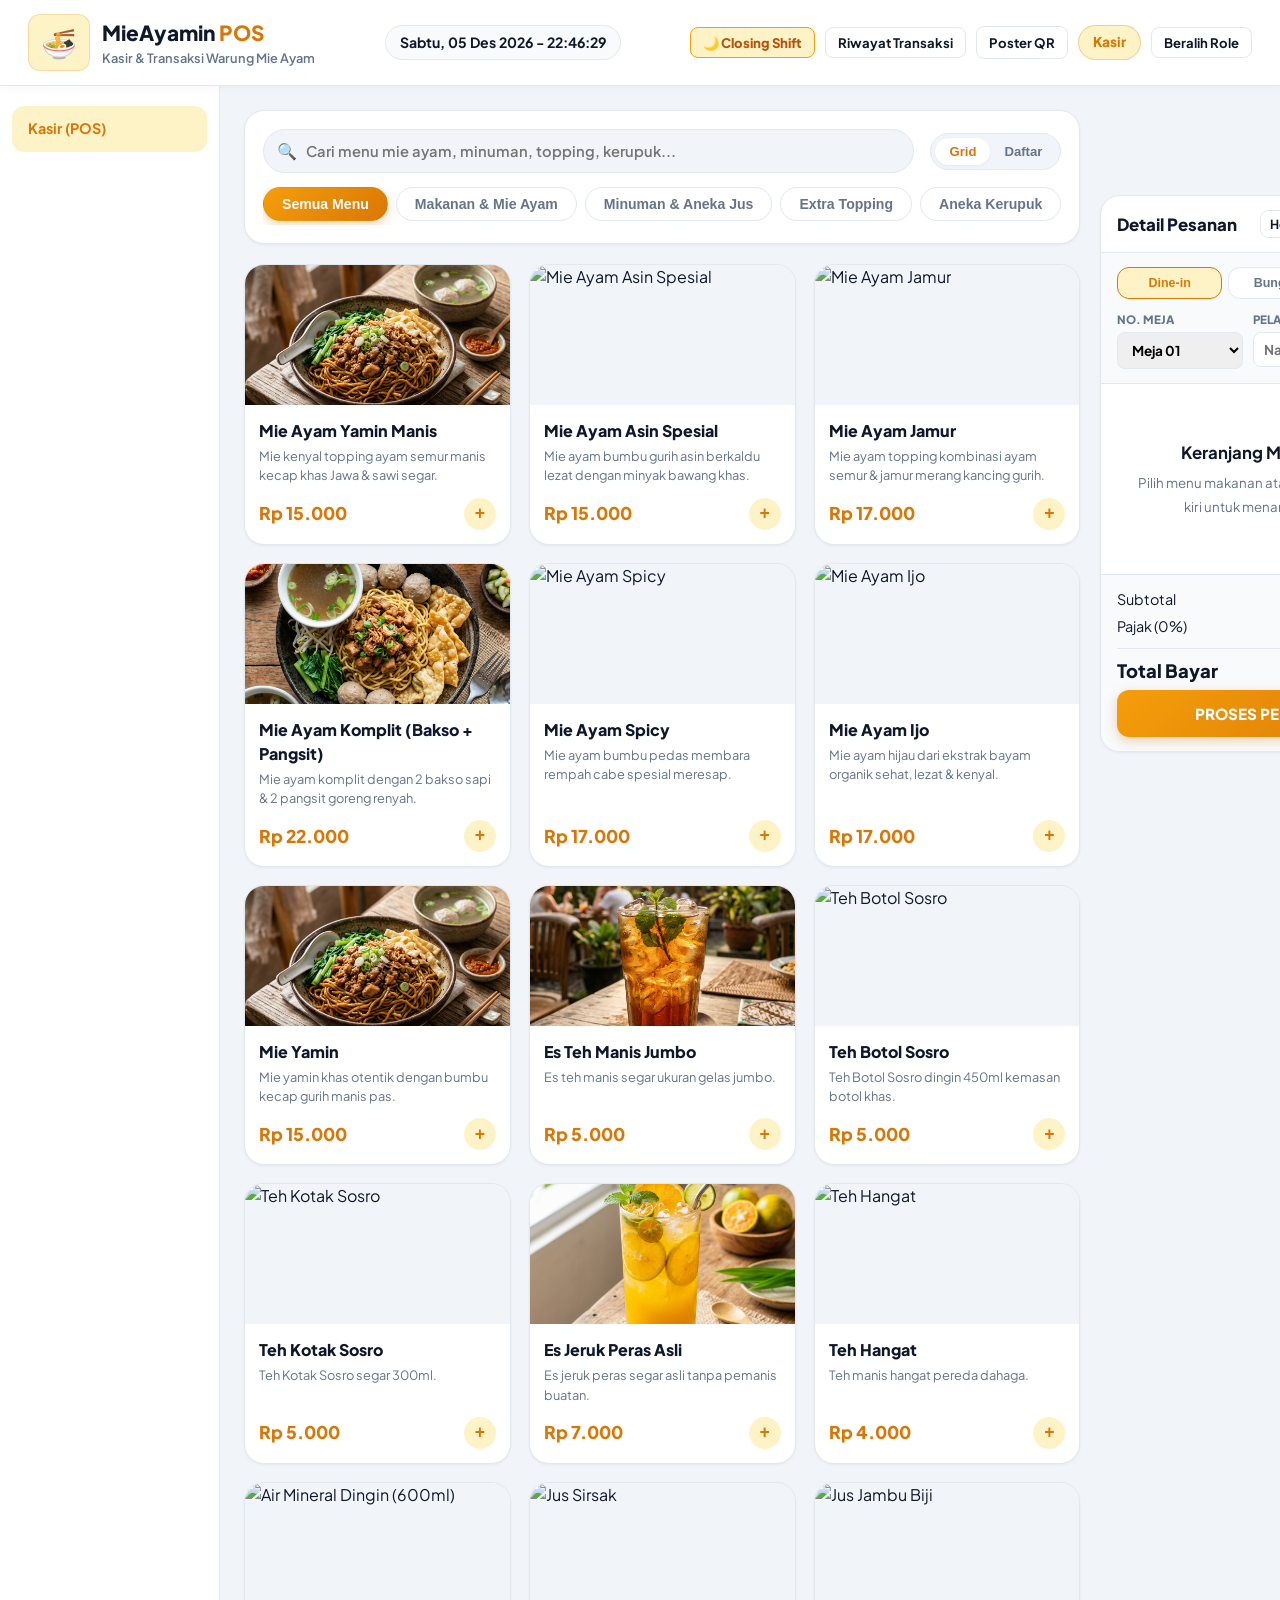
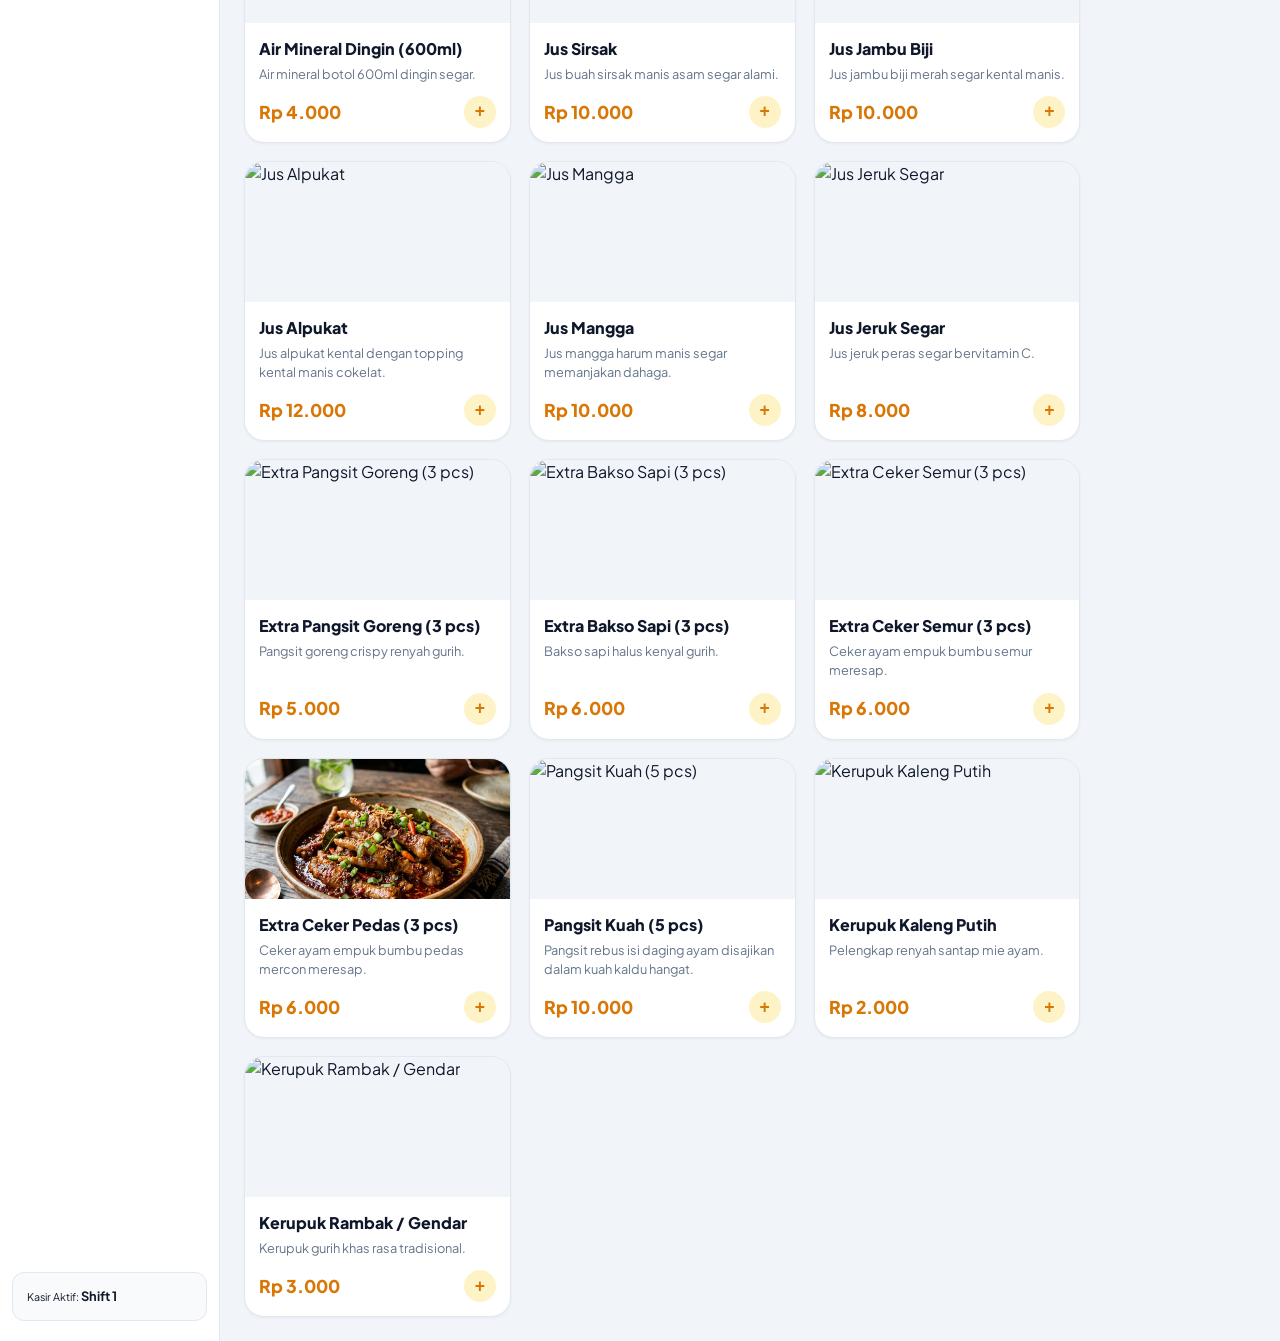
==== index.html @ b16f7493 "feat: add Auto-Rollover on date change and Closing Shift Z-Report feature" ====
<!DOCTYPE html>
<html lang="id">
<head>
  <meta charset="UTF-8">
  <meta name="viewport" content="width=device-width, initial-scale=1.0">
  <title>MieAyamin POS - Mode Kasir (Point of Sale)</title>
  <!-- PWA & iOS Meta Tags -->
  <link rel="manifest" href="manifest.json">
  <meta name="theme-color" content="#d97706">
  <meta name="apple-mobile-web-app-capable" content="yes">
  <meta name="apple-mobile-web-app-status-bar-style" content="black-translucent">
  <meta name="apple-mobile-web-app-title" content="MieAyamin POS">
  <link rel="apple-touch-icon" href="images/icon.svg">
  <!-- Google Fonts: Plus Jakarta Sans -->
  <link rel="preconnect" href="https://fonts.googleapis.com">
  <link rel="preconnect" href="https://fonts.gstatic.com" crossorigin>
  <link href="https://fonts.googleapis.com/css2?family=Plus+Jakarta+Sans:wght@400;500;600;700;800&display=swap" rel="stylesheet">
  <link rel="stylesheet" href="css/styles.css">
</head>
<body>

  <!-- Top Bar / Header Kasir -->
  <header class="app-header">
    <div class="header-brand">
      <div class="brand-icon">🍜</div>
      <div class="brand-info">
        <h1>MieAyamin <span>POS</span></h1>
        <p class="brand-tagline">Kasir & Transaksi Warung Mie Ayam</p>
      </div>
    </div>

    <div class="header-center">
      <div class="live-clock" id="liveClock"></div>
    </div>

    <div class="header-actions">
      <button class="btn btn-secondary btn-sm" id="btnClosingShift" title="Lakukan Closing Shift Harian & Setoran Kasir" style="background:#fef3c7; color:#b45309; border-color:#f59e0b; font-weight:800;">
        <span>🌙 Closing Shift</span>
      </button>
      <button class="btn btn-secondary btn-sm" id="btnKasirHistory" title="Lihat Riwayat & Cetak Ulang Struk Transaksi">
        <span>Riwayat Transaksi</span>
      </button>
      <a href="poster_qr.html" target="_blank" class="btn btn-secondary btn-sm" title="Cetak Poster QR Ulasan untuk Meja">
        <span>Poster QR</span>
      </a>
      <div class="role-badge" title="Mode Kasir Aktif">
        <span class="role-name">Kasir</span>
      </div>
      <button class="btn btn-secondary btn-sm" id="btnSwitchRoleModalTrigger" title="Beralih Role (Kasir / Dapur / Owner)">
        <span>Beralih Role</span>
      </button>
    </div>
  </header>

  <!-- Main Kasir Layout -->
  <div class="app-container">
    <!-- Sidebar Kasir Nav -->
    <nav class="app-sidebar">
      <ul class="nav-menu">
        <li class="nav-item active">
          <span class="nav-label">Kasir (POS)</span>
        </li>
      </ul>

      <div class="sidebar-footer">
        <div class="shift-info">
          <small>Kasir Aktif:</small>
          <strong id="cashierShiftName">Shift 1</strong>
        </div>
      </div>
    </nav>

    <!-- Main Content Area: POS -->
    <main class="app-content">
      <section class="tab-page active">
        <div class="pos-layout">
          <!-- Left Column: Menu Catalog -->
          <div class="pos-catalog-column">
            <!-- Search & Filters -->
            <div class="catalog-header-bar">
              <div class="catalog-header-top">
                <div class="search-box">
                  <input type="text" id="searchInput" placeholder="Cari menu mie ayam, minuman, topping, kerupuk...">
                </div>
                <div class="view-toggle-btns">
                  <button class="btn-view-toggle active" id="btnViewGrid" title="Tampilan Card Grid">Grid</button>
                  <button class="btn-view-toggle" id="btnViewList" title="Tampilan Daftar Ringkas">Daftar</button>
                </div>
              </div>

              <!-- Klasifikasi Kategori Menu -->
              <div class="category-tabs" id="categoryTabs">
                <button class="cat-tab active" data-cat="all">Semua Menu</button>
                <button class="cat-tab" data-cat="mie">Makanan & Mie Ayam</button>
                <button class="cat-tab" data-cat="minuman">Minuman & Aneka Jus</button>
                <button class="cat-tab" data-cat="topping">Extra Topping</button>
                <button class="cat-tab" data-cat="kerupuk">Aneka Kerupuk</button>
              </div>
            </div>

            <!-- Menu Cards Grid -->
            <div class="menu-grid" id="menuGrid">
              <!-- Rendered via JS -->
            </div>
          </div>

          <!-- Right Column: Cart Panel -->
          <div class="pos-cart-column">
            <div class="cart-card">
              <div class="cart-header">
                <h3>Detail Pesanan</h3>
                <div style="display:flex; gap:6px;">
                  <button class="btn btn-secondary btn-sm" id="btnHoldOrder" title="Simpan pesanan sementara (Hold)">Hold</button>
                  <button class="btn btn-secondary btn-sm" id="btnViewDrafts" title="Lihat pesanan yang disimpan">Draft (<span id="draftCountBadge">0</span>)</button>
                  <button class="btn-reset-cart" id="btnResetCart" title="Kosongkan Keranjang">Reset</button>
                </div>
              </div>

              <!-- Order Info Inputs -->
              <div class="order-meta-box">
                <div class="order-type-selector">
                  <button class="btn-order-type active" data-type="dinein">Dine-in</button>
                  <button class="btn-order-type" data-type="takeaway">Bungkus</button>
                  <button class="btn-order-type" data-type="ojol">Ojol</button>
                </div>
                <div class="meta-row">
                  <div class="meta-group">
                    <label>NO. MEJA</label>
                    <select id="tableSelect">
                      <option value="Meja 01">Meja 01</option>
                      <option value="Meja 02">Meja 02</option>
                      <option value="Meja 03">Meja 03</option>
                      <option value="Meja 04">Meja 04</option>
                      <option value="Meja 05">Meja 05</option>
                      <option value="Meja 06">Meja 06</option>
                      <option value="Bawa Pulang">Bawa Pulang</option>
                    </select>
                  </div>
                  <div class="meta-group flex-2">
                    <label>PELANGGAN</label>
                    <input type="text" id="customerNameInput" placeholder="Nama Pelanggan (opsional)">
                  </div>
                </div>
              </div>

              <!-- Cart Item List -->
              <div class="cart-items-wrapper" id="cartItemsList">
                <!-- Rendered via JS -->
              </div>

              <!-- Cart Summary & Checkout Action -->
              <div class="cart-footer">
                <div class="summary-line">
                  <span>Subtotal</span>
                  <strong id="cartSubtotal">Rp 0</strong>
                </div>
                <div class="summary-line text-muted">
                  <span>Pajak (0%)</span>
                  <strong id="cartTax">Rp 0</strong>
                </div>
                <div class="summary-line total-line">
                  <span>Total Bayar</span>
                  <strong id="cartTotal" class="text-primary">Rp 0</strong>
                </div>
                <button class="btn btn-primary btn-block btn-lg" id="btnCheckout" disabled>
                  <span>PROSES PEMBAYARAN</span>
                </button>
              </div>
            </div>
          </div>
        </div>
      </section>
    </main>
  </div>

  <!-- MODAL: RIWAYAT TRANSAKSI KASIR -->
  <div class="modal-overlay" id="kasirHistoryModal">
    <div class="modal-card" style="max-width: 650px;">
      <div class="modal-header">
        <h3>Riwayat Transaksi Kasir</h3>
        <button class="btn-close" id="btnCloseKasirHistory">&times;</button>
      </div>
      <div class="modal-body">
        <div style="margin-bottom:12px;">
          <input type="text" id="searchKasirTxInput" placeholder="Cari ID Transaksi / Nama Pelanggan / No. Meja..." style="width:100%; padding:10px; border-radius:10px; border:1px solid var(--border-color); font-size:0.88rem;">
        </div>
        <div id="kasirHistoryList" style="display:flex; flex-direction:column; gap:10px; max-height:400px; overflow-y:auto;">
          <!-- Rendered via JS -->
        </div>
      </div>
      <div class="modal-footer">
        <button class="btn btn-secondary" id="btnCloseKasirHistoryFooter">Tutup</button>
      </div>
    </div>
  </div>

  <!-- MODAL: SWITCH ROLE SELECTOR -->
  <div class="modal-overlay" id="switchRoleModal">
    <div class="modal-card modal-sm">
      <div class="modal-header">
        <h3>Beralih Role Pengguna</h3>
        <button class="btn-close" id="btnCloseSwitchRole">&times;</button>
      </div>
      <div class="modal-body" style="display:flex; flex-direction:column; gap:12px;">
        <a href="kasir.html" class="btn btn-secondary btn-lg" style="justify-content:flex-start;">
          <div style="text-align:left;">
            <strong>Mode Kasir (POS)</strong>
            <small style="display:block; color:var(--text-muted);">Pencatatan pesanan & transaksi kasir</small>
          </div>
        </a>
        <a href="dapur.html" class="btn btn-secondary btn-lg" style="justify-content:flex-start;">
          <div style="text-align:left;">
            <strong>Mode Dapur (KDS)</strong>
            <small style="display:block; color:var(--text-muted);">Layar antrean masakan real-time</small>
          </div>
        </a>
        <button class="btn btn-secondary btn-lg" id="btnSelectOwnerRole" style="justify-content:flex-start; text-align:left;">
          <div>
            <strong>Mode Owner (Admin)</strong>
            <small style="display:block; color:var(--text-muted);">Laporan omset, kelola stok & foto (PIN 9999)</small>
          </div>
        </button>
      </div>
    </div>
  </div>

  <!-- MODAL: OWNER PIN CHECK -->
  <div class="modal-overlay" id="portalPinModal">
    <div class="modal-card modal-sm">
      <div class="modal-header">
        <h3>Verifikasi PIN Owner</h3>
        <button class="btn-close" id="btnClosePortalPin">&times;</button>
      </div>
      <div class="modal-body">
        <label style="font-weight:700; font-size:0.85rem; color:var(--text-muted); display:block; margin-bottom:8px;">Masukkan PIN Keamanan Owner:</label>
        <input type="password" id="portalPinDisplay" readonly placeholder="••••" style="background:var(--bg-card-subtle); border:2px solid var(--border-color); color:var(--text-main); text-align:center; font-size:1.5rem; letter-spacing:6px; margin-bottom:14px; width:100%; border-radius:12px; padding:10px;">
        <div class="keypad-grid" style="display:grid; grid-template-columns:repeat(3, 1fr); gap:8px;">
          <button class="keypad-btn owner-pin-key" data-key="1">1</button>
          <button class="keypad-btn owner-pin-key" data-key="2">2</button>
          <button class="keypad-btn owner-pin-key" data-key="3">3</button>
          <button class="keypad-btn owner-pin-key" data-key="4">4</button>
          <button class="keypad-btn owner-pin-key" data-key="5">5</button>
          <button class="keypad-btn owner-pin-key" data-key="6">6</button>
          <button class="keypad-btn owner-pin-key" data-key="7">7</button>
          <button class="keypad-btn owner-pin-key" data-key="8">8</button>
          <button class="keypad-btn owner-pin-key" data-key="9">9</button>
          <button class="keypad-btn owner-pin-key key-danger" data-key="C" style="background:#fee2e2; color:#ef4444;">C</button>
          <button class="keypad-btn owner-pin-key" data-key="0">0</button>
          <button class="keypad-btn owner-pin-key key-success" data-key="OK" style="background:#d1fae5; color:#059669;">OK</button>
        </div>
        <small style="color:var(--text-muted); display:block; text-align:center; margin-top:10px;">PIN Default Owner: <code>9999</code></small>
      </div>
    </div>
  </div>

  <!-- MODAL: DRAFT HELD ORDERS -->
  <div class="modal-overlay" id="holdOrdersModal">
    <div class="modal-card">
      <div class="modal-header">
        <h3>Daftar Pesanan Di-Hold (Drafts)</h3>
        <button class="btn-close" id="btnCloseHoldOrders">&times;</button>
      </div>
      <div class="modal-body">
        <div id="holdOrdersList" style="display:flex; flex-direction:column; gap:10px;"></div>
      </div>
      <div class="modal-footer">
        <button class="btn btn-secondary" id="btnCancelHoldOrders">Tutup</button>
      </div>
    </div>
  </div>

  <!-- MODAL: CHECKOUT & PEMBAYARAN -->
  <div class="modal-overlay" id="checkoutModal">
    <div class="modal-card">
      <div class="modal-header">
        <h3>Pembayaran Transaksi Kasir</h3>
        <button class="btn-close" id="btnCloseCheckout">&times;</button>
      </div>
      <div class="modal-body">
        <div class="checkout-method-selector" style="display:flex; gap:10px; margin-bottom:14px;">
          <button class="btn-pay-method active" data-method="Tunai" style="flex:1;">Tunai</button>
          <button class="btn-pay-method" data-method="QRIS" style="flex:1;">QRIS</button>
          <button class="btn-pay-method" data-method="Transfer" style="flex:1;">Transfer / EDC</button>
        </div>

        <div class="checkout-summary-box" style="background:var(--bg-card-subtle); padding:12px 16px; border-radius:12px; margin-bottom:12px; border:1px solid var(--border-color);">
          <div class="checkout-detail-item"><span>Subtotal:</span><strong id="checkoutSubtotal">Rp 0</strong></div>
          <div class="checkout-detail-item"><span>Pajak (0%):</span><strong id="checkoutTax">Rp 0</strong></div>
          <div class="checkout-detail-item total-row" style="margin-top:4px; font-size:1.2rem;"><span>Total Tagihan:</span><strong id="checkoutGrandTotal" style="color:var(--primary); font-size:1.35rem;">Rp 0</strong></div>
        </div>

        <div id="cashPaymentGroup" class="form-group">
          <label style="font-weight:800; font-size:0.85rem; margin-bottom:4px; display:block; color:var(--text-muted);">PECAHAN QUICK-CASH:</label>
          <div class="quick-cash-grid" style="margin-bottom:10px;">
            <button class="btn-quick-cash" data-cash="pas">Uang Pas</button>
            <button class="btn-quick-cash" data-cash="20000">Rp 20.000</button>
            <button class="btn-quick-cash" data-cash="50000">Rp 50.000</button>
            <button class="btn-quick-cash" data-cash="100000">Rp 100.000</button>
          </div>

          <div style="display:grid; grid-template-columns: 1fr 1fr; gap:10px; margin-bottom:10px; align-items:center;">
            <div>
              <label style="font-weight:800; font-size:0.8rem; margin-bottom:4px; display:block; color:var(--text-muted);">JUMLAH DITERIMA (RP):</label>
              <input type="number" id="payGivenInput" placeholder="0" style="font-size:1.25rem; font-weight:800; width:100%; padding:8px 10px; border-radius:10px; border:2px solid var(--border-color); text-align:right;">
            </div>
            <div style="background:#d1fae5; padding:8px 12px; border-radius:10px; text-align:center; border:1px solid #10b981;">
              <span style="font-weight:700; color:#065f46; font-size:0.75rem; display:block;">UANG KEMBALIAN</span>
              <strong id="payChangeText" style="color:#047857; font-size:1.35rem;">Rp 0</strong>
            </div>
          </div>

          <div class="numpad-container" style="gap:6px;">
            <button class="keypad-btn cashier-numpad" data-num="1">1</button>
            <button class="keypad-btn cashier-numpad" data-num="2">2</button>
            <button class="keypad-btn cashier-numpad" data-num="3">3</button>
            <button class="keypad-btn cashier-numpad" data-num="4">4</button>
            <button class="keypad-btn cashier-numpad" data-num="5">5</button>
            <button class="keypad-btn cashier-numpad" data-num="6">6</button>
            <button class="keypad-btn cashier-numpad" data-num="7">7</button>
            <button class="keypad-btn cashier-numpad" data-num="8">8</button>
            <button class="keypad-btn cashier-numpad" data-num="9">9</button>
            <button class="keypad-btn cashier-numpad key-danger" data-num="C" style="background:#fee2e2; color:#ef4444;">C</button>
            <button class="keypad-btn cashier-numpad" data-num="0">0</button>
            <button class="keypad-btn cashier-numpad" data-num="00">00</button>
          </div>
        </div>
      </div>
      <div class="modal-footer">
        <button class="btn btn-secondary" id="btnCancelCheckout">Batal</button>
        <button class="btn btn-primary btn-lg" id="btnConfirmPay" style="flex:1;">Selesaikan & Bayar</button>
      </div>
    </div>
  </div>

  <!-- MODAL: STRUK THERMAL -->
  <div class="modal-overlay" id="receiptModal">
    <div class="modal-card modal-sm">
      <div class="modal-header">
        <h3>Struk Pembayaran</h3>
        <button class="btn-close" id="btnCloseReceipt">&times;</button>
      </div>
      <div class="modal-body">
        <div class="thermal-receipt" id="receiptPrintArea">
          <div style="text-align:center; margin-bottom:12px;">
            <h3 style="margin:0; font-size:1.2rem; font-weight:800;">MIEAYAMIN POS</h3>
            <small>Warung Mie Ayam & Yamin Otentik</small><br>
            <small id="receiptTxId">TRX-000</small>
          </div>
          <hr style="border-top:1px dashed #000; margin:8px 0;">
          <div style="display:flex; justify-content:space-between;">
            <span id="receiptDateTime">05 Aug 2026</span>
            <span id="receiptType">Dine-in</span>
          </div>
          <div id="receiptCustomer" style="font-weight:700; margin-bottom:6px;">Pelanggan</div>
          <hr style="border-top:1px dashed #000; margin:8px 0;">

          <div id="receiptItemsList"></div>

          <hr style="border-top:1px dashed #000; margin:8px 0;">
          <div style="display:flex; justify-content:space-between;"><span>Subtotal:</span><span id="receiptSubtotal">Rp 0</span></div>
          <div style="display:flex; justify-content:space-between;"><span>Pajak (0%):</span><span id="receiptTax">Rp 0</span></div>
          <div style="display:flex; justify-content:space-between; font-weight:800; font-size:1rem; margin-top:4px;"><span>TOTAL:</span><span id="receiptTotal">Rp 0</span></div>
          <hr style="border-top:1px dashed #000; margin:8px 0;">
          <div style="display:flex; justify-content:space-between;"><span>Metode:</span><span id="receiptPayMethod">Tunai</span></div>
          <div style="display:flex; justify-content:space-between;"><span>Diterima:</span><span id="receiptPayGiven">Rp 0</span></div>
          <div style="display:flex; justify-content:space-between;"><span>Kembali:</span><span id="receiptChange">Rp 0</span></div>
          <div style="text-align:center; margin-top:14px;">
            <small>Terima Kasih Atas Kunjungan Anda!</small>
          </div>
        </div>
      </div>
      <div class="modal-footer">
        <button class="btn btn-secondary" id="btnFinishReceipt">Selesai</button>
        <button class="btn btn-primary" id="btnPrintReceipt">Cetak Struk</button>
      </div>
    </div>
  </div>

  <!-- MODAL: DETAIL TRANSAKSI -->
  <div class="modal-overlay" id="txDetailModal">
    <div class="modal-card">
      <div class="modal-header">
        <h3>Detail Rincian Transaksi</h3>
        <button class="btn-close" id="btnCloseTxDetail">&times;</button>
      </div>
      <div class="modal-body">
        <div style="display:flex; justify-content:space-between; margin-bottom:12px; align-items:center;">
          <div>
            <h4 id="tdTxId" style="font-size:1.1rem; font-weight:800; color:var(--text-main); margin:0;">TRX-000</h4>
            <small id="tdDateTime" style="color:var(--text-muted);"></small>
          </div>
          <div style="text-align:right;">
            <span id="tdType" class="badge" style="background:var(--primary-light); color:var(--primary); padding:4px 10px; border-radius:12px; font-weight:700; font-size:0.8rem;">Dine-in</span>
            <strong id="tdCustomer" style="display:block; margin-top:4px; font-size:0.9rem;"></strong>
          </div>
        </div>
        <div id="tdItemsList" class="checkout-summary-box" style="background:var(--bg-card-subtle); padding:12px 16px; border-radius:12px; margin-bottom:12px; border:1px solid var(--border-color);"></div>
        <div class="checkout-summary-box" style="background:var(--bg-card-subtle); padding:12px 16px; border-radius:12px; border:1px solid var(--border-color);">
          <div style="display:flex; justify-content:space-between; margin-bottom:4px; font-size:0.9rem;"><span>Subtotal:</span><strong id="tdSubtotal">Rp 0</strong></div>
          <div style="display:flex; justify-content:space-between; margin-bottom:4px; font-size:0.9rem;"><span>Pajak (0%):</span><strong id="tdTax">Rp 0</strong></div>
          <div style="display:flex; justify-content:space-between; font-weight:800; font-size:1.15rem; color:var(--primary); margin-top:6px; padding-top:6px; border-top:1px solid var(--border-color);"><span>Total Tagihan:</span><strong id="tdTotal">Rp 0</strong></div>
          <hr style="margin:8px 0; border:none; border-top:1px dashed var(--border-color);">
          <div style="display:flex; justify-content:space-between; font-size:0.88rem;"><span>Metode Pembayaran:</span><strong id="tdPayMethod">Tunai</strong></div>
          <div style="display:flex; justify-content:space-between; font-size:0.88rem;"><span>Uang Diterima:</span><strong id="tdPayGiven">Rp 0</strong></div>
          <div style="display:flex; justify-content:space-between; font-size:0.88rem;"><span>Uang Kembalian:</span><strong id="tdChange" style="color:var(--success, #10b981);">Rp 0</strong></div>
        </div>
      </div>
      <div class="modal-footer">
        <button class="btn btn-secondary" id="btnFinishTxDetail">Tutup</button>
      </div>
    </div>
  </div>

  <!-- MODAL: CLOSING SHIFT KASIR (Z-REPORT) -->
  <div class="modal-overlay" id="closingShiftModal">
    <div class="modal-card">
      <div class="modal-header">
        <h3>🌙 Laporan Closing Shift Kasir</h3>
        <button class="btn-close" id="btnCloseClosingShift">&times;</button>
      </div>
      <div class="modal-body">
        <div style="background:var(--bg-card-subtle); padding:12px 16px; border-radius:12px; margin-bottom:14px; border:1px solid var(--border-color); display:flex; justify-content:space-between; align-items:center;">
          <div>
            <strong style="color:var(--text-main); display:block; font-size:0.95rem;">Ringkasan Setoran Hari Ini</strong>
            <small id="csDateText" style="color:var(--text-muted); font-weight:600;"></small>
          </div>
          <span id="csTxCountVal" style="background:var(--primary-light); color:var(--primary); font-weight:800; font-size:0.8rem; padding:4px 10px; border-radius:12px;">0 Transaksi</span>
        </div>

        <div style="display:grid; grid-template-columns:1fr 1fr; gap:10px; margin-bottom:14px;">
          <div style="background:#ffffff; border:1px solid var(--border-color); padding:12px; border-radius:12px; text-align:center;">
            <small style="color:var(--text-muted); font-weight:700; font-size:0.75rem; display:block;">TOTAL OMSET HARI INI</small>
            <strong id="csTotalOmsetVal" style="color:var(--primary); font-size:1.25rem;">Rp 0</strong>
          </div>
          <div style="background:#ffffff; border:1px solid var(--border-color); padding:12px; border-radius:12px; text-align:center;">
            <small style="color:var(--text-muted); font-weight:700; font-size:0.75rem; display:block;">TOTAL TUNAI (SISTEM)</small>
            <strong id="csTotalCashVal" style="color:#047857; font-size:1.25rem;">Rp 0</strong>
          </div>
          <div style="background:#ffffff; border:1px solid var(--border-color); padding:12px; border-radius:12px; text-align:center;">
            <small style="color:var(--text-muted); font-weight:700; font-size:0.75rem; display:block;">TOTAL QRIS</small>
            <strong id="csTotalQrisVal" style="color:#3b82f6; font-size:1.1rem;">Rp 0</strong>
          </div>
          <div style="background:#ffffff; border:1px solid var(--border-color); padding:12px; border-radius:12px; text-align:center;">
            <small style="color:var(--text-muted); font-weight:700; font-size:0.75rem; display:block;">TOTAL TRANSFER</small>
            <strong id="csTotalTransferVal" style="color:#8b5cf6; font-size:1.1rem;">Rp 0</strong>
          </div>
        </div>

        <div style="background:#fef3c7; border:1px solid #f59e0b; padding:14px; border-radius:12px;">
          <label style="font-weight:800; font-size:0.85rem; color:#b45309; display:block; margin-bottom:6px;">INPUT UANG FISIK KASIR (LACI):</label>
          <input type="number" id="csCashActualInput" placeholder="0" style="font-size:1.2rem; font-weight:800; width:100%; padding:10px; border-radius:10px; border:2px solid #d97706; text-align:right; margin-bottom:8px; background:#fff;">
          
          <div style="display:flex; justify-content:space-between; align-items:center; background:#ffffff; padding:8px 12px; border-radius:8px; border:1px solid var(--border-color);">
            <span style="font-size:0.82rem; font-weight:700; color:var(--text-muted);">Status Selisih Kasir:</span>
            <strong id="csCashDiffText" style="font-size:1rem; font-weight:800; color:#047857;">Rp 0 (Sesuai)</strong>
          </div>
        </div>
      </div>
      <div class="modal-footer" style="display:flex; gap:10px;">
        <button class="btn btn-secondary" id="btnCancelClosingShift">Batal</button>
        <button class="btn btn-primary" id="btnConfirmClosingShift" style="flex:1;">🌙 Selesaikan Closing Shift</button>
      </div>
    </div>
  </div>

  <div class="toast-container" id="toastContainer"></div>

  <script src="js/storage.js"></script>
  <script src="js/kasir.js"></script>
  <script>
    if ('serviceWorker' in navigator) {
      window.addEventListener('load', () => {
        navigator.serviceWorker.register('./sw.js').then((reg) => {
          console.log('PWA ServiceWorker registered:', reg.scope);
        }).catch((err) => {
          console.log('ServiceWorker registration failed:', err);
        });
      });
    }
  </script>
</body>
</html>
---- css/styles.css ----
/* ==========================================================================
   MieAyamin POS - Modern Standard POS Design System
   Amber Gold Accent (#d97706), Light Canvas (#f1f5f9), Category Pill Tabs,
   Grid/List View Mode, Cart Panel, Quick Cash Pills, & Touch Numpad Grid
   ========================================================================== */

:root {
  /* Design Tokens */
  --primary: #d97706;
  --primary-hover: #b45309;
  --primary-light: #fef3c7;
  --primary-gradient: linear-gradient(135deg, #f59e0b, #d97706);
  
  --bg-canvas: #f1f5f9;
  --bg-card: #ffffff;
  --bg-card-subtle: #f8fafc;
  
  --text-main: #0f172a;
  --text-muted: #64748b;
  --border-color: #e2e8f0;
  
  --success: #10b981;
  --success-light: #d1fae5;
  --danger: #ef4444;
  --danger-light: #fee2e2;
  --warning: #f59e0b;
  --info: #3b82f6;
  --info-light: #dbeafe;
  
  --radius-sm: 8px;
  --radius-md: 12px;
  --radius-lg: 20px;
  --radius-pill: 9999px;

  --shadow-sm: 0 1px 3px rgba(0, 0, 0, 0.05);
  --shadow-md: 0 4px 12px rgba(0, 0, 0, 0.08);
  --shadow-lg: 0 10px 25px rgba(0, 0, 0, 0.12);

  --font-sans: 'Plus Jakarta Sans', system-ui, -apple-system, sans-serif;
  --transition: all 0.2s cubic-bezier(0.4, 0, 0.2, 1);
}

/* Base Resets */
* {
  box-sizing: border-box;
  margin: 0;
  padding: 0;
}

body {
  font-family: var(--font-sans);
  background-color: var(--bg-canvas);
  color: var(--text-main);
  line-height: 1.5;
  min-height: 100vh;
  display: flex;
  flex-direction: column;
}

/* APP HEADER */
.app-header {
  background: #ffffff;
  padding: 14px 28px;
  display: flex;
  justify-content: space-between;
  align-items: center;
  border-bottom: 1px solid var(--border-color);
  box-shadow: 0 2px 8px rgba(0, 0, 0, 0.03);
  position: sticky;
  top: 0;
  z-index: 100;
}

.header-brand {
  display: flex;
  align-items: center;
  gap: 12px;
}

.brand-icon {
  font-size: 1.8rem;
  background: var(--primary-light);
  padding: 6px 12px;
  border-radius: var(--radius-md);
  border: 1px solid rgba(217, 119, 6, 0.2);
}

.brand-info h1 {
  font-size: 1.3rem;
  font-weight: 800;
  color: var(--text-main);
  margin: 0;
}

.brand-info h1 span { color: var(--primary); }
.brand-tagline { font-size: 0.8rem; color: var(--text-muted); font-weight: 600; }

.header-center { display: flex; align-items: center; gap: 12px; }
.live-clock {
  font-size: 0.88rem;
  font-weight: 700;
  color: var(--text-main);
  background: var(--bg-card-subtle);
  padding: 6px 14px;
  border-radius: var(--radius-pill);
  border: 1px solid var(--border-color);
}

.header-actions { display: flex; align-items: center; gap: 10px; }

.role-badge {
  display: flex;
  align-items: center;
  gap: 6px;
  background: var(--primary-light);
  color: var(--primary);
  padding: 6px 14px;
  border-radius: var(--radius-pill);
  font-weight: 800;
  font-size: 0.85rem;
  border: 1px solid rgba(217, 119, 6, 0.3);
}

/* BUTTON UTILITIES */
.btn {
  display: inline-flex;
  align-items: center;
  justify-content: center;
  gap: 8px;
  padding: 10px 18px;
  border-radius: var(--radius-md);
  font-weight: 700;
  font-size: 0.9rem;
  border: none;
  cursor: pointer;
  transition: var(--transition);
  text-decoration: none;
  font-family: var(--font-sans);
}

.btn-primary {
  background: var(--primary-gradient);
  color: #ffffff;
  box-shadow: 0 4px 12px rgba(217, 119, 6, 0.3);
}
.btn-primary:hover { transform: translateY(-1px); box-shadow: 0 6px 16px rgba(217, 119, 6, 0.4); }

.btn-secondary {
  background: #ffffff;
  color: var(--text-main);
  border: 1px solid var(--border-color);
}
.btn-secondary:hover { background: var(--bg-card-subtle); border-color: #cbd5e1; }

.btn-sm { padding: 6px 12px; font-size: 0.82rem; border-radius: var(--radius-sm); }
.btn-lg { padding: 14px 24px; font-size: 1.05rem; border-radius: var(--radius-md); }
.btn-block { width: 100%; }

/* MAIN APP CONTAINER */
.app-container {
  display: flex;
  flex: 1;
  min-height: calc(100vh - 65px);
}

/* SIDEBAR NAV */
.app-sidebar {
  width: 220px;
  background: #ffffff;
  border-right: 1px solid var(--border-color);
  padding: 20px 12px;
  display: flex;
  flex-direction: column;
  justify-content: space-between;
}

.nav-menu { list-style: none; }
.nav-item {
  display: flex;
  align-items: center;
  gap: 12px;
  padding: 12px 16px;
  border-radius: var(--radius-md);
  font-weight: 700;
  font-size: 0.9rem;
  color: var(--text-muted);
  cursor: pointer;
  transition: var(--transition);
  margin-bottom: 6px;
}
.nav-item:hover, .nav-item.active {
  background: var(--primary-light);
  color: var(--primary);
}

.sidebar-footer {
  padding: 14px;
  background: var(--bg-card-subtle);
  border-radius: var(--radius-md);
  border: 1px solid var(--border-color);
  font-size: 0.8rem;
}

/* MAIN CONTENT AREA */
.app-content {
  flex: 1;
  padding: 24px;
  overflow-y: auto;
}

.tab-page { display: none; }
.tab-page.active { display: block; }

/* POS LAYOUT (SPLIT 2 COLUMNS) */
.pos-layout {
  display: grid;
  grid-template-columns: 1fr minmax(360px, 420px);
  gap: 20px;
  align-items: start;
}

/* LEFT CATALOG COLUMN */
.pos-catalog-column {
  display: flex;
  flex-direction: column;
  gap: 20px;
}

.catalog-header-bar {
  background: #ffffff;
  padding: 18px;
  border-radius: var(--radius-lg);
  border: 1px solid var(--border-color);
  box-shadow: var(--shadow-sm);
  display: flex;
  flex-direction: column;
  gap: 14px;
}

.catalog-header-top {
  display: flex;
  justify-content: space-between;
  align-items: center;
  gap: 16px;
}

.search-box {
  flex: 1;
  position: relative;
}

.search-box input {
  width: 100%;
  padding: 12px 16px 12px 42px;
  border-radius: var(--radius-pill);
  border: 1px solid var(--border-color);
  background: var(--bg-canvas);
  font-size: 0.92rem;
  font-weight: 600;
  font-family: var(--font-sans);
  transition: var(--transition);
}

.search-box input:focus {
  outline: none;
  background: #ffffff;
  border-color: var(--primary);
  box-shadow: 0 0 0 3px rgba(217, 119, 6, 0.15);
}

.search-box::before {
  content: '🔍';
  position: absolute;
  left: 14px;
  top: 50%;
  transform: translateY(-50%);
  font-size: 1rem;
}

.view-toggle-btns {
  display: flex;
  background: var(--bg-canvas);
  padding: 4px;
  border-radius: var(--radius-pill);
  border: 1px solid var(--border-color);
}

.btn-view-toggle {
  padding: 6px 14px;
  border-radius: var(--radius-pill);
  border: none;
  background: transparent;
  font-weight: 700;
  font-size: 0.82rem;
  color: var(--text-muted);
  cursor: pointer;
  transition: var(--transition);
}

.btn-view-toggle.active {
  background: #ffffff;
  color: var(--primary);
  box-shadow: var(--shadow-sm);
}

/* CATEGORY TABS BAR */
.category-tabs {
  display: flex;
  gap: 8px;
  overflow-x: auto;
  padding-bottom: 4px;
}

.cat-tab {
  padding: 8px 18px;
  border-radius: var(--radius-pill);
  border: 1px solid var(--border-color);
  background: #ffffff;
  color: var(--text-muted);
  font-weight: 700;
  font-size: 0.88rem;
  cursor: pointer;
  white-space: nowrap;
  transition: var(--transition);
}

.cat-tab:hover { background: var(--bg-card-subtle); color: var(--text-main); }

.cat-tab.active {
  background: var(--primary-gradient);
  color: #ffffff;
  border-color: transparent;
  box-shadow: 0 4px 12px rgba(217, 119, 6, 0.3);
}

/* MENU GRID & LIST VIEW */
.menu-grid {
  display: grid;
  grid-template-columns: repeat(auto-fill, minmax(210px, 1fr));
  gap: 18px;
}

.menu-grid.list-view {
  display: flex;
  flex-direction: column;
  gap: 10px;
}

.menu-card {
  background: #ffffff;
  border-radius: var(--radius-lg);
  border: 1px solid var(--border-color);
  overflow: hidden;
  box-shadow: var(--shadow-sm);
  display: flex;
  flex-direction: column;
  transition: var(--transition);
  cursor: pointer;
}

.menu-card:hover {
  transform: translateY(-4px);
  box-shadow: var(--shadow-md);
  border-color: var(--primary);
}

.menu-img-wrapper {
  position: relative;
  width: 100%;
  height: 140px;
  background: var(--bg-canvas);
  overflow: hidden;
}

.menu-img-wrapper img {
  width: 100%;
  height: 100%;
  object-fit: cover;
}

.menu-card-body {
  padding: 14px;
  display: flex;
  flex-direction: column;
  justify-content: space-between;
  flex: 1;
}

.menu-title {
  font-size: 1rem;
  font-weight: 800;
  color: var(--text-main);
  margin-bottom: 4px;
}

.menu-desc {
  font-size: 0.8rem;
  color: var(--text-muted);
  display: -webkit-box;
  -webkit-line-clamp: 2;
  -webkit-box-orient: vertical;
  overflow: hidden;
  margin-bottom: 12px;
}

.menu-card-footer {
  display: flex;
  justify-content: space-between;
  align-items: center;
  margin-top: auto;
}

.menu-price {
  font-size: 1.1rem;
  font-weight: 800;
  color: var(--primary);
}

.btn-add-item {
  width: 32px;
  height: 32px;
  border-radius: 50%;
  background: var(--primary-light);
  color: var(--primary);
  border: none;
  font-weight: 800;
  font-size: 1.1rem;
  display: flex;
  align-items: center;
  justify-content: center;
  transition: var(--transition);
}

.menu-card:hover .btn-add-item {
  background: var(--primary);
  color: #ffffff;
}

/* LIST VIEW ITEM OVERRIDE */
.menu-grid.list-view .menu-card {
  flex-direction: row;
  height: 90px;
  align-items: center;
}

.menu-grid.list-view .menu-img-wrapper {
  width: 90px;
  height: 90px;
}

.menu-grid.list-view .menu-card-body {
  flex-direction: row;
  align-items: center;
  justify-content: space-between;
  width: 100%;
}

.menu-grid.list-view .menu-desc { display: none; }

/* RIGHT CART PANEL COLUMN */
.pos-cart-column {
  position: sticky;
  top: 85px;
}

.cart-card {
  background: #ffffff;
  border-radius: var(--radius-lg);
  border: 1px solid var(--border-color);
  box-shadow: var(--shadow-sm);
  overflow: hidden;
  display: flex;
  flex-direction: column;
}

.cart-header {
  padding: 14px 16px;
  border-bottom: 1px solid var(--border-color);
  display: flex;
  justify-content: space-between;
  align-items: center;
  gap: 8px;
}

.cart-header h3 { font-size: 1.05rem; font-weight: 800; white-space: nowrap; }
.cart-header .btn-sm { padding: 5px 9px; font-size: 0.78rem; white-space: nowrap; flex-shrink: 0; }
.btn-reset-cart { background: none; border: none; color: var(--danger); font-size: 0.82rem; font-weight: 700; cursor: pointer; white-space: nowrap; }
.btn-reset-cart:hover { text-decoration: underline; }

.order-meta-box {
  padding: 14px 16px;
  background: var(--bg-card-subtle);
  border-bottom: 1px solid var(--border-color);
}

.order-type-selector {
  display: flex;
  gap: 6px;
  margin-bottom: 12px;
}

.btn-order-type {
  flex: 1;
  padding: 8px 4px;
  border-radius: var(--radius-md);
  border: 1px solid var(--border-color);
  background: #ffffff;
  font-weight: 700;
  font-size: 0.78rem;
  color: var(--text-muted);
  cursor: pointer;
  transition: var(--transition);
  white-space: nowrap;
  text-align: center;
}

.btn-order-type.active {
  background: var(--primary-light);
  color: var(--primary);
  border-color: var(--primary);
}

.meta-row { display: flex; gap: 10px; }
.meta-group { display: flex; flex-direction: column; gap: 4px; flex: 1; }
.meta-group.flex-2 { flex: 2; }
.meta-group label { font-size: 0.72rem; font-weight: 800; color: var(--text-muted); }

.meta-group select, .meta-group input {
  padding: 8px 10px;
  border-radius: var(--radius-sm);
  border: 1px solid var(--border-color);
  font-size: 0.85rem;
  font-weight: 700;
  font-family: var(--font-sans);
}

.cart-items-wrapper {
  padding: 16px 20px;
  max-height: 320px;
  overflow-y: auto;
  display: flex;
  flex-direction: column;
  gap: 12px;
}

.cart-item-row {
  display: flex;
  justify-content: space-between;
  align-items: center;
  padding-bottom: 10px;
  border-bottom: 1px dashed var(--border-color);
}

.cart-item-info strong { font-size: 0.9rem; display: block; color: var(--text-main); }
.cart-item-info small { color: var(--text-muted); font-size: 0.78rem; }

.cart-item-controls { display: flex; align-items: center; gap: 8px; }

.btn-qty {
  width: 26px;
  height: 26px;
  border-radius: 50%;
  border: 1px solid var(--border-color);
  background: #ffffff;
  font-weight: 800;
  cursor: pointer;
  display: flex;
  align-items: center;
  justify-content: center;
}
.btn-qty:hover { background: var(--bg-canvas); }

.cart-footer {
  padding: 14px 16px;
  border-top: 1px solid var(--border-color);
  background: var(--bg-card-subtle);
}

.cart-footer .btn-block {
  width: 100%;
  padding: 14px 10px;
  font-size: 0.95rem;
  font-weight: 800;
  white-space: nowrap;
  display: flex;
  align-items: center;
  justify-content: center;
  gap: 6px;
}

.summary-line { display: flex; justify-content: space-between; margin-bottom: 6px; font-size: 0.9rem; }
.summary-line.total-line { font-size: 1.15rem; font-weight: 800; margin-top: 10px; padding-top: 8px; border-top: 1px solid var(--border-color); }
.text-primary { color: var(--primary); }

/* MODALS */
.modal-overlay {
  position: fixed;
  top: 0;
  left: 0;
  right: 0;
  bottom: 0;
  background: rgba(15, 23, 42, 0.6);
  backdrop-filter: blur(4px);
  display: none;
  align-items: center;
  justify-content: center;
  z-index: 1000;
  padding: 20px;
}

.modal-card {
  background: #ffffff;
  border-radius: var(--radius-lg);
  width: 100%;
  max-width: 500px;
  box-shadow: var(--shadow-lg);
  overflow: hidden;
  display: flex;
  flex-direction: column;
}

.modal-sm { max-width: 400px; }
.modal-header { padding: 18px 24px; border-bottom: 1px solid var(--border-color); display: flex; justify-content: space-between; align-items: center; }
.modal-header h3 { font-size: 1.15rem; font-weight: 800; }
.btn-close { background: none; border: none; font-size: 1.5rem; color: var(--text-muted); cursor: pointer; }
.modal-body { padding: 20px 24px; max-height: 75vh; overflow-y: auto; }
.modal-footer { padding: 16px 24px; background: var(--bg-card-subtle); border-top: 1px solid var(--border-color); display: flex; justify-content: flex-end; gap: 10px; }

/* QUICK CASH & NUMPAD */
.quick-cash-grid { display: grid; grid-template-columns: repeat(4, 1fr); gap: 8px; margin-bottom: 12px; }
.btn-quick-cash { background: var(--primary-light); border: 1px solid rgba(217, 119, 6, 0.3); color: var(--primary); padding: 8px; border-radius: var(--radius-sm); font-weight: 800; font-size: 0.82rem; cursor: pointer; }
.numpad-container { display: grid; grid-template-columns: repeat(3, 1fr); gap: 8px; margin-top: 10px; }
.keypad-btn { background: var(--bg-card-subtle); border: 1px solid var(--border-color); padding: 12px; border-radius: var(--radius-sm); font-size: 1.2rem; font-weight: 800; cursor: pointer; }

/* TOASTS */
.toast-container { position: fixed; bottom: 20px; right: 20px; display: flex; flex-direction: column; gap: 8px; z-index: 2000; }
.toast { background: var(--text-main); color: #ffffff; padding: 12px 18px; border-radius: var(--radius-md); font-weight: 700; font-size: 0.9rem; box-shadow: var(--shadow-md); display: flex; align-items: center; gap: 8px; }
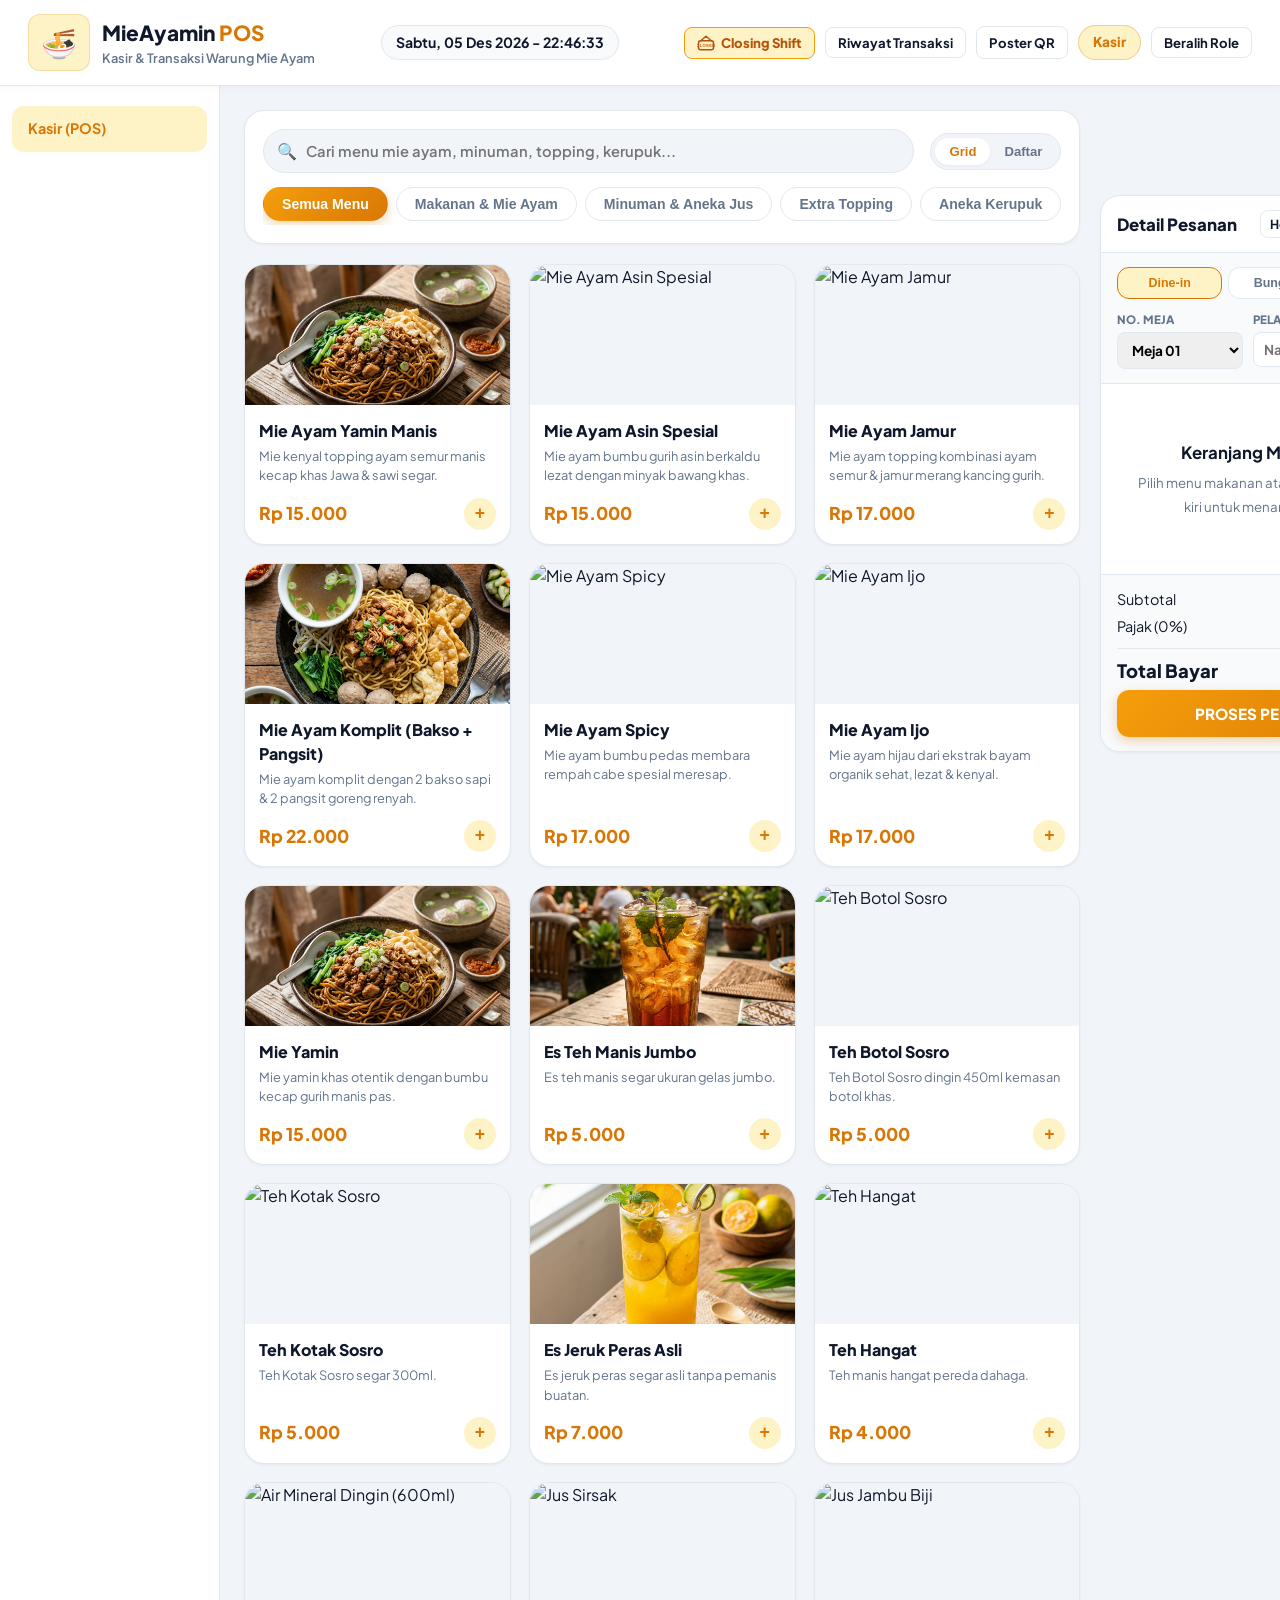
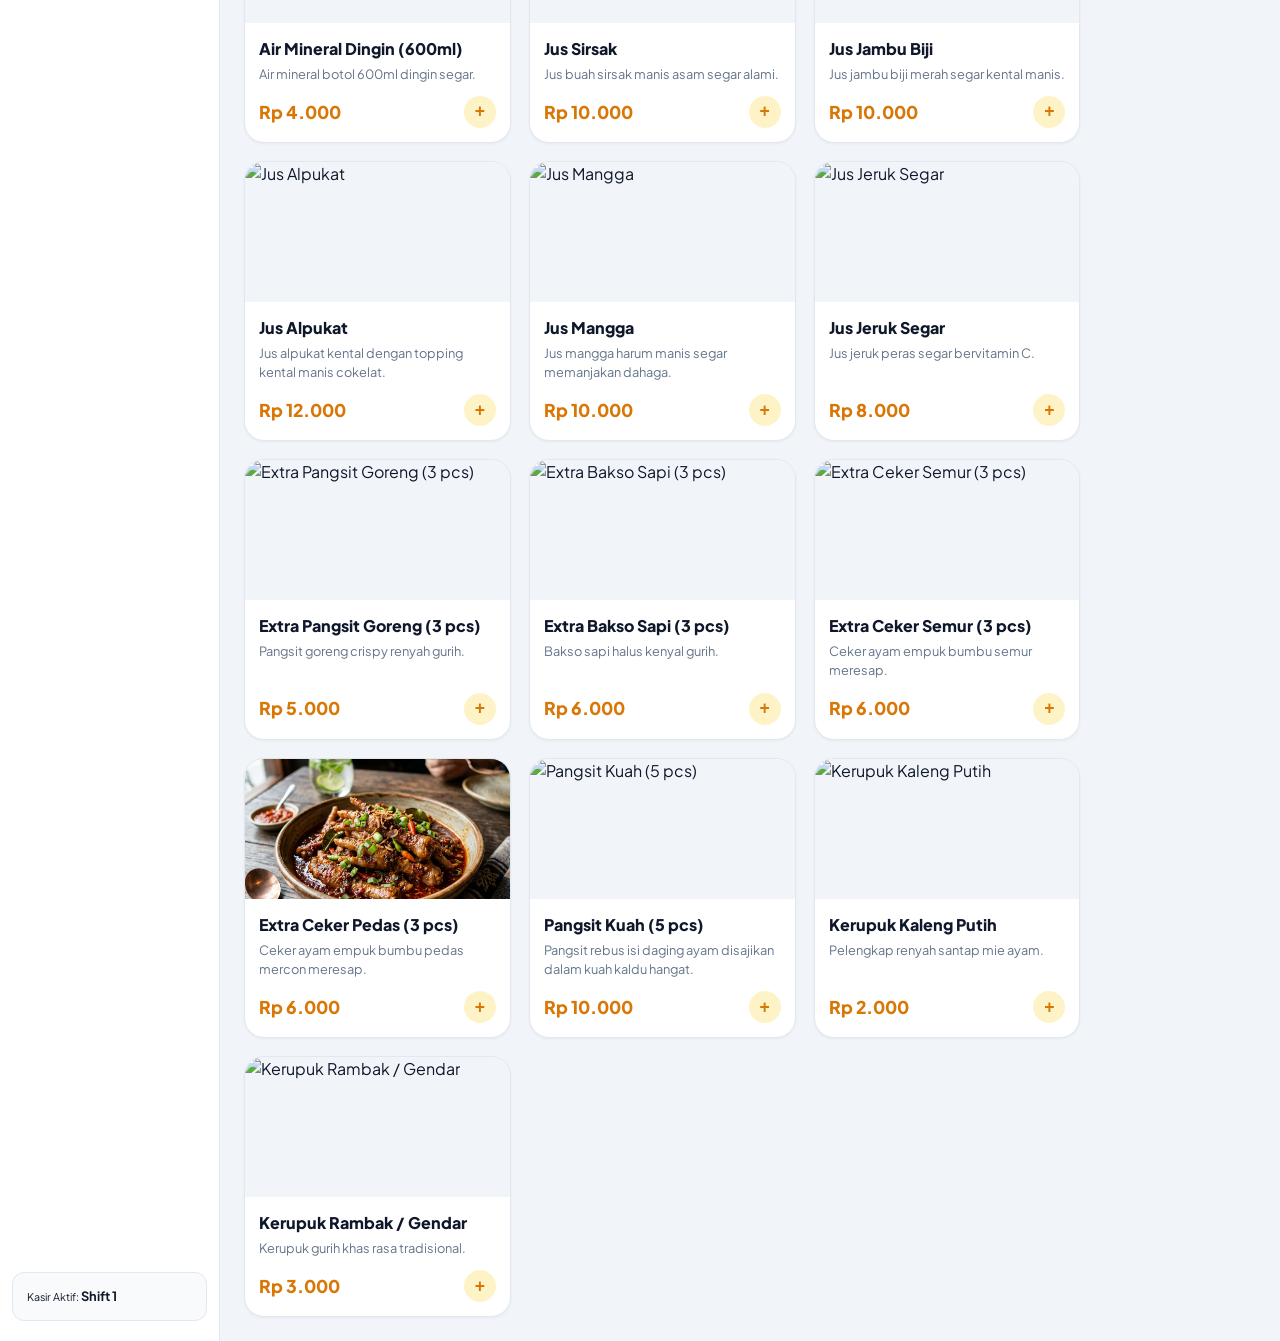
==== commit bbc78312: "feat: use hanging CLOSED signboard SVG icon for Closing Shift button" ====
--- a/index.html
+++ b/index.html
@@ -34,8 +34,13 @@
     </div>
 
     <div class="header-actions">
-      <button class="btn btn-secondary btn-sm" id="btnClosingShift" title="Lakukan Closing Shift Harian & Setoran Kasir" style="background:#fef3c7; color:#b45309; border-color:#f59e0b; font-weight:800;">
-        <span>🌙 Closing Shift</span>
+      <button class="btn btn-secondary btn-sm" id="btnClosingShift" title="Lakukan Closing Shift Harian & Setoran Kasir" style="background:#fef3c7; color:#b45309; border-color:#f59e0b; font-weight:800; display:inline-flex; align-items:center; gap:6px;">
+        <svg xmlns="http://www.w3.org/2000/svg" width="18" height="18" viewBox="0 0 24 24" fill="none" stroke="currentColor" stroke-width="2" stroke-linecap="round" stroke-linejoin="round">
+          <path d="M12 3L5 9M12 3L19 9" />
+          <rect x="2" y="9" width="20" height="12" rx="3" />
+          <text x="12" y="17" font-size="5.5" font-weight="900" font-family="sans-serif" text-anchor="middle" fill="currentColor" stroke="none" letter-spacing="0.5">CLOSED</text>
+        </svg>
+        <span>Closing Shift</span>
       </button>
       <button class="btn btn-secondary btn-sm" id="btnKasirHistory" title="Lihat Riwayat & Cetak Ulang Struk Transaksi">
         <span>Riwayat Transaksi</span>
@@ -415,7 +420,7 @@
   <div class="modal-overlay" id="closingShiftModal">
     <div class="modal-card">
       <div class="modal-header">
-        <h3>🌙 Laporan Closing Shift Kasir</h3>
+        <h3>🔒 Laporan Closing Shift Kasir</h3>
         <button class="btn-close" id="btnCloseClosingShift">&times;</button>
       </div>
       <div class="modal-body">
@@ -458,7 +463,7 @@
       </div>
       <div class="modal-footer" style="display:flex; gap:10px;">
         <button class="btn btn-secondary" id="btnCancelClosingShift">Batal</button>
-        <button class="btn btn-primary" id="btnConfirmClosingShift" style="flex:1;">🌙 Selesaikan Closing Shift</button>
+        <button class="btn btn-primary" id="btnConfirmClosingShift" style="flex:1;">🔒 Selesaikan Closing Shift</button>
       </div>
     </div>
   </div>
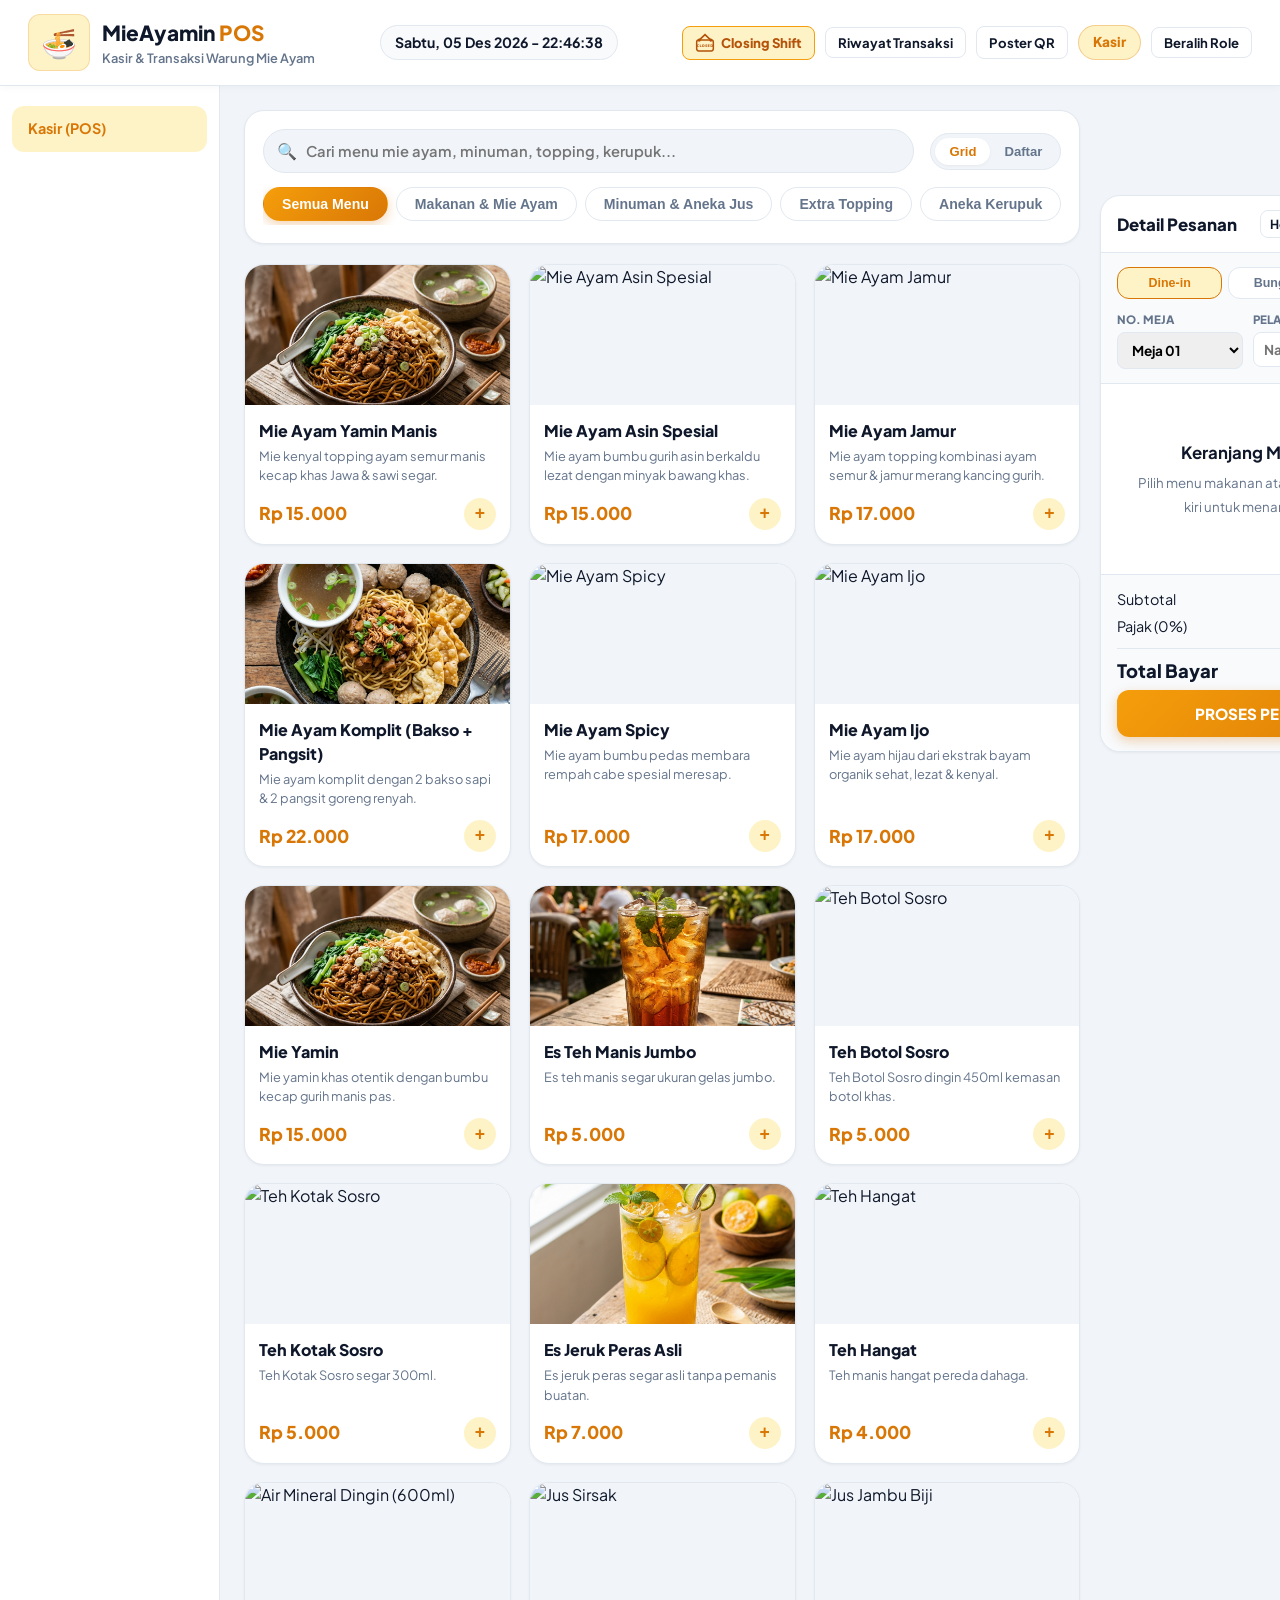
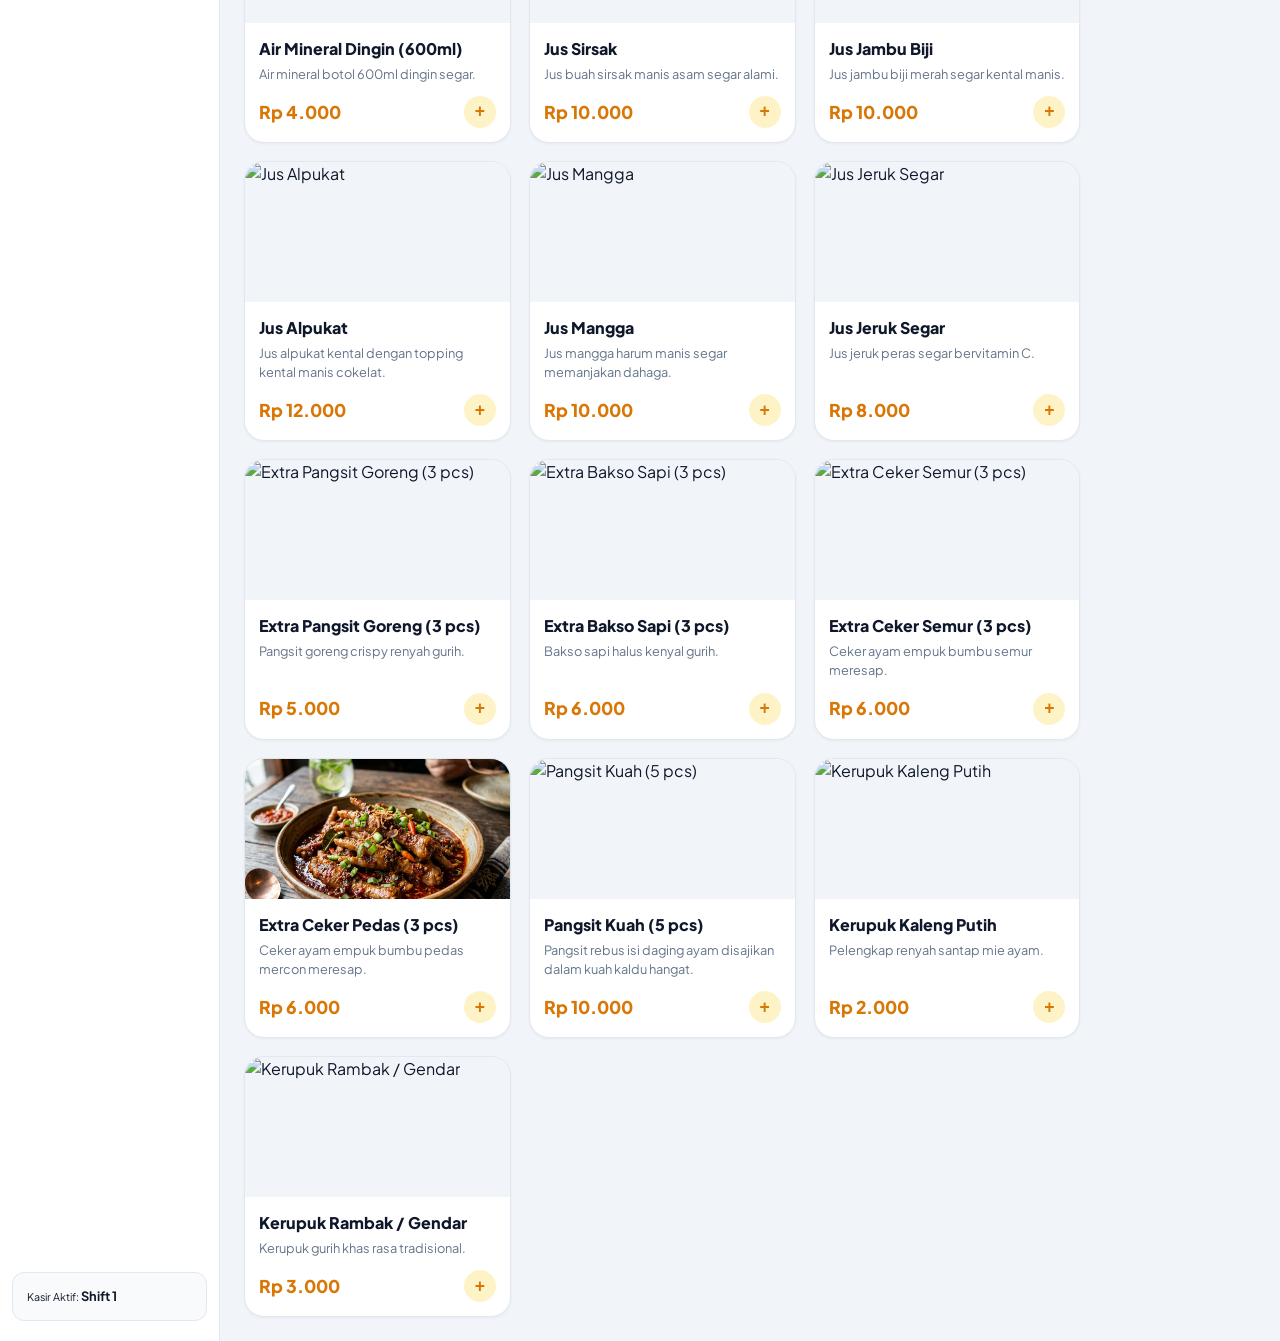
==== commit 9134ec54: "fix: adjust SVG signboard font size so CLOSED text stays 100% inside border" ====
--- a/index.html
+++ b/index.html
@@ -35,10 +35,12 @@
 
     <div class="header-actions">
       <button class="btn btn-secondary btn-sm" id="btnClosingShift" title="Lakukan Closing Shift Harian & Setoran Kasir" style="background:#fef3c7; color:#b45309; border-color:#f59e0b; font-weight:800; display:inline-flex; align-items:center; gap:6px;">
-        <svg xmlns="http://www.w3.org/2000/svg" width="18" height="18" viewBox="0 0 24 24" fill="none" stroke="currentColor" stroke-width="2" stroke-linecap="round" stroke-linejoin="round">
-          <path d="M12 3L5 9M12 3L19 9" />
-          <rect x="2" y="9" width="20" height="12" rx="3" />
-          <text x="12" y="17" font-size="5.5" font-weight="900" font-family="sans-serif" text-anchor="middle" fill="currentColor" stroke="none" letter-spacing="0.5">CLOSED</text>
+        <svg xmlns="http://www.w3.org/2000/svg" width="20" height="20" viewBox="0 0 24 24" fill="none" stroke="currentColor" stroke-width="2" stroke-linecap="round" stroke-linejoin="round">
+          <path d="M12 2L5 8.5M12 2L19 8.5" />
+          <circle cx="5" cy="8.5" r="1" fill="currentColor" />
+          <circle cx="19" cy="8.5" r="1" fill="currentColor" />
+          <rect x="2" y="8.5" width="20" height="13" rx="2.5" stroke-width="1.8" />
+          <text x="12" y="17.2" font-size="4.2" font-weight="900" font-family="system-ui, -apple-system, sans-serif" text-anchor="middle" fill="currentColor" stroke="none" letter-spacing="0.2">CLOSED</text>
         </svg>
         <span>Closing Shift</span>
       </button>
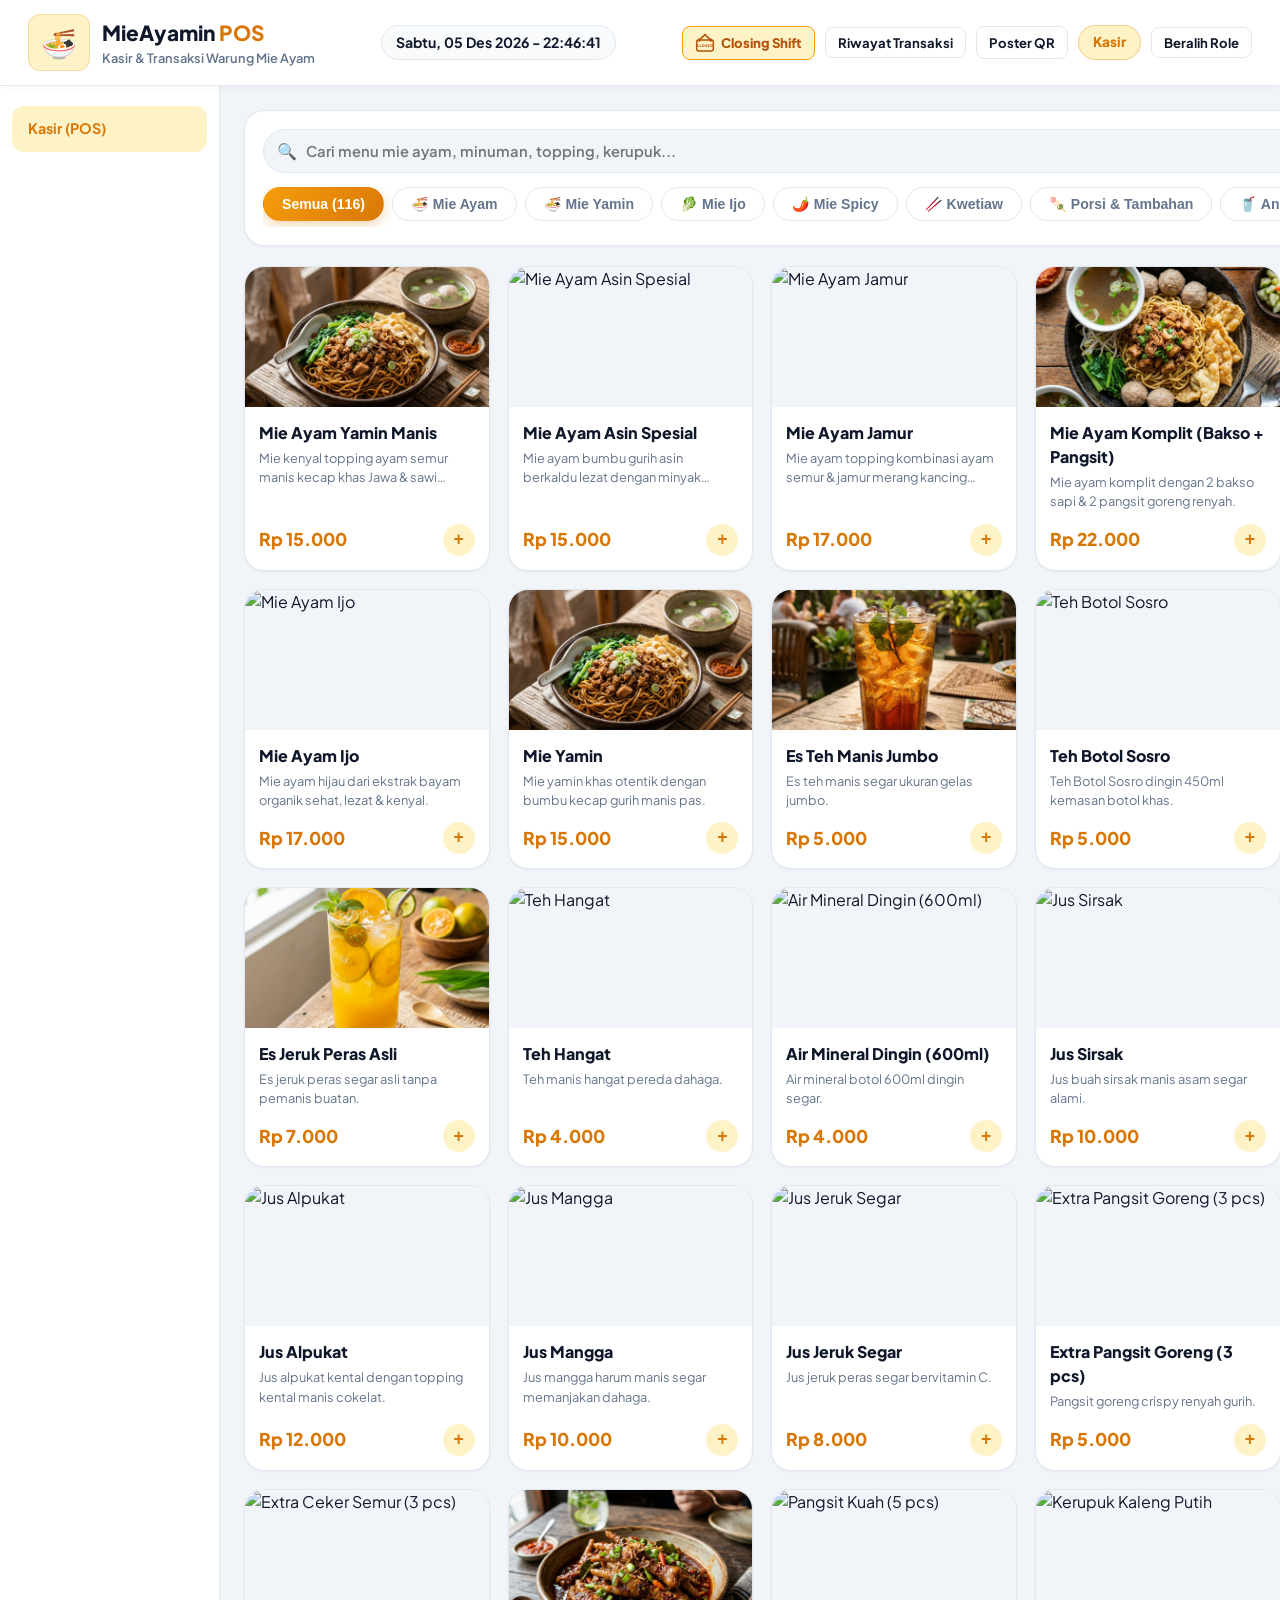
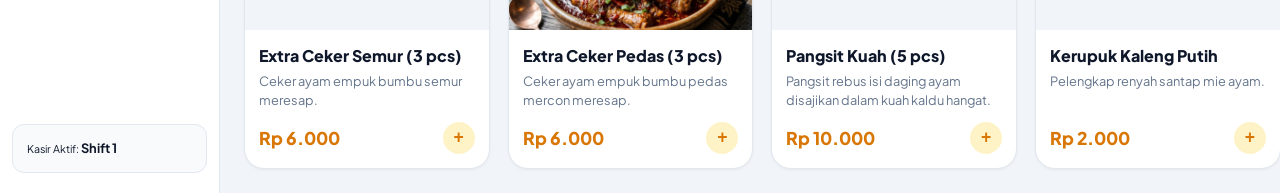
==== commit bbd23f58: "feat: implement full Mie Ayam Bojoloro 116-item menu catalog with exact prices and category tabs" ====
--- a/index.html
+++ b/index.html
@@ -95,13 +95,17 @@
                 </div>
               </div>
 
-              <!-- Klasifikasi Kategori Menu -->
-              <div class="category-tabs" id="categoryTabs">
-                <button class="cat-tab active" data-cat="all">Semua Menu</button>
-                <button class="cat-tab" data-cat="mie">Makanan & Mie Ayam</button>
-                <button class="cat-tab" data-cat="minuman">Minuman & Aneka Jus</button>
-                <button class="cat-tab" data-cat="topping">Extra Topping</button>
-                <button class="cat-tab" data-cat="kerupuk">Aneka Kerupuk</button>
+              <!-- Klasifikasi Kategori Menu Mie Ayam Bojoloro -->
+              <div class="category-tabs" id="categoryTabs" style="display:flex; gap:8px; overflow-x:auto; padding-bottom:6px;">
+                <button class="cat-tab active" data-cat="all">Semua (116)</button>
+                <button class="cat-tab" data-cat="mie_ayam">🍜 Mie Ayam</button>
+                <button class="cat-tab" data-cat="mie_yamin">🍜 Mie Yamin</button>
+                <button class="cat-tab" data-cat="mie_ijo">🥬 Mie Ijo</button>
+                <button class="cat-tab" data-cat="mie_spicy">🌶️ Mie Spicy</button>
+                <button class="cat-tab" data-cat="kwetiaw">🥢 Kwetiaw</button>
+                <button class="cat-tab" data-cat="porsi_tambahan">🍡 Porsi & Tambahan</button>
+                <button class="cat-tab" data-cat="minuman">🥤 Aneka Minuman</button>
+                <button class="cat-tab" data-cat="jus">🍹 Aneka Jus</button>
               </div>
             </div>
 
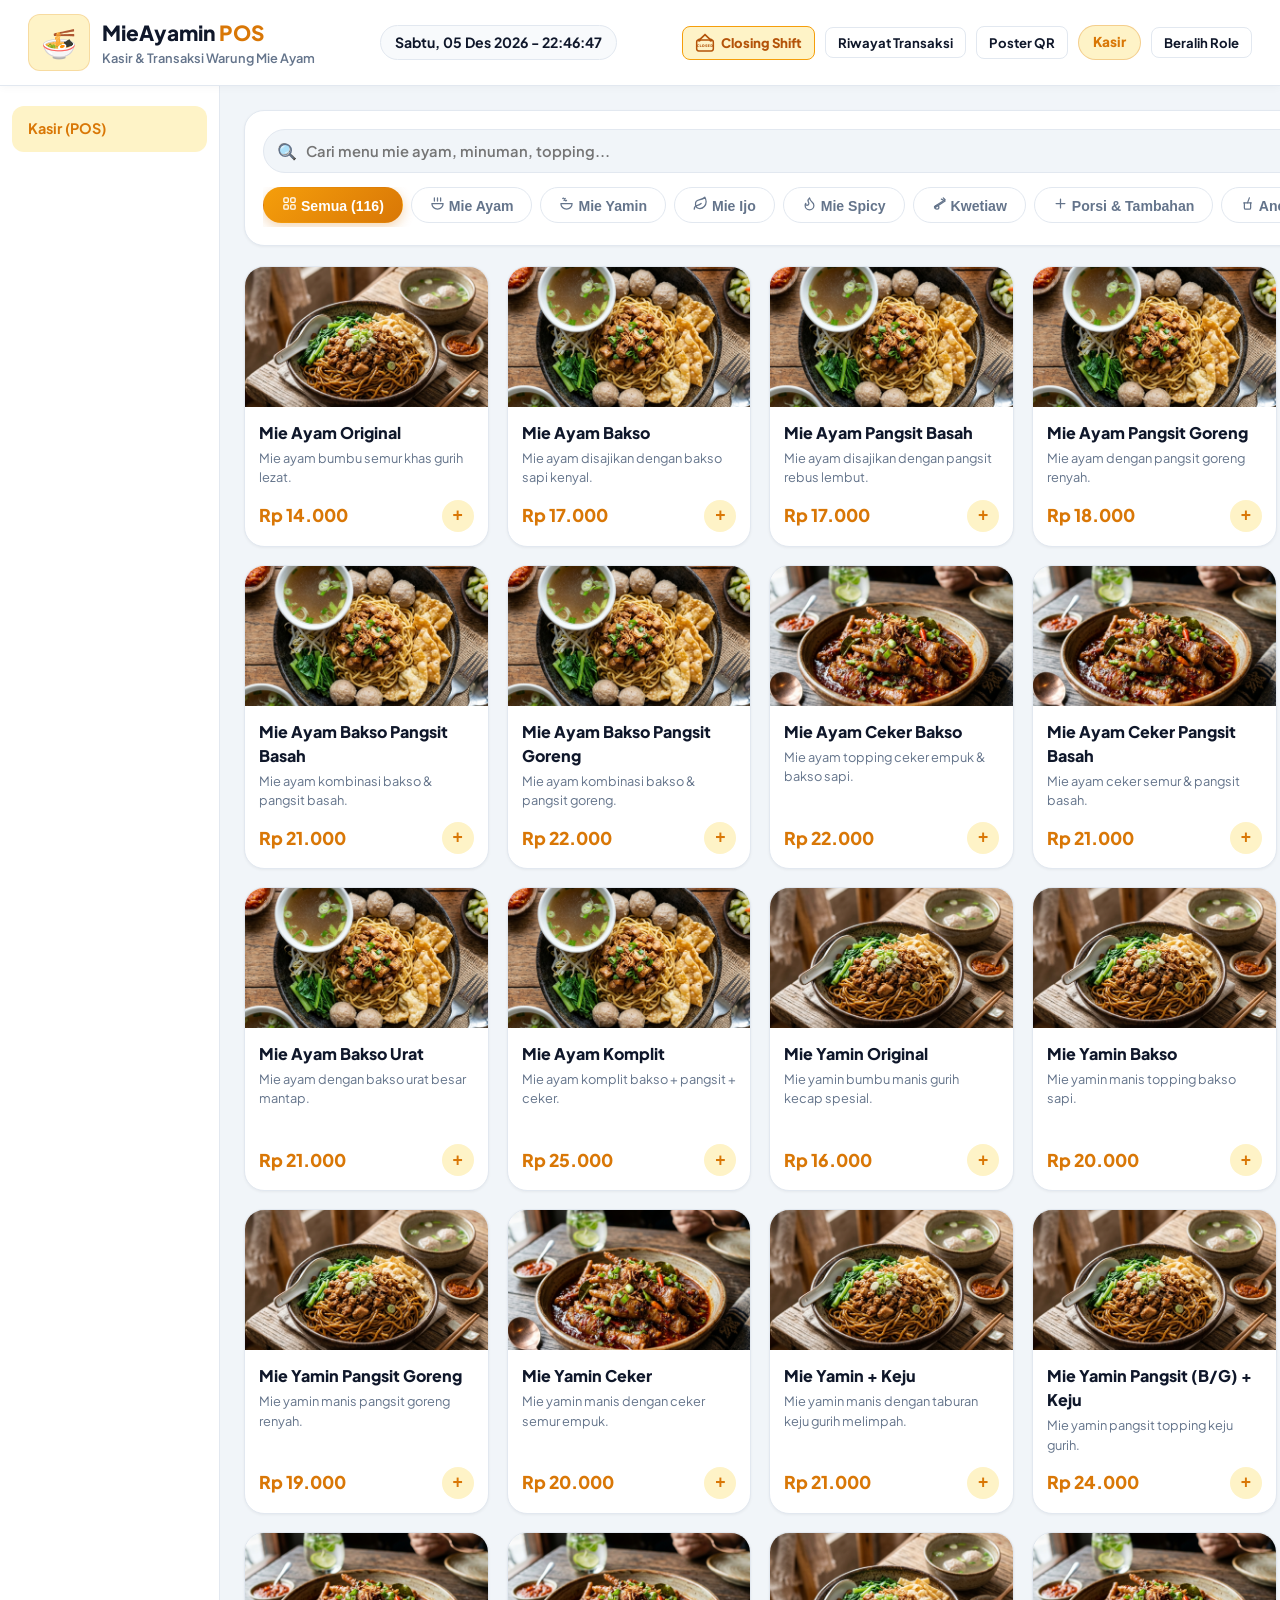
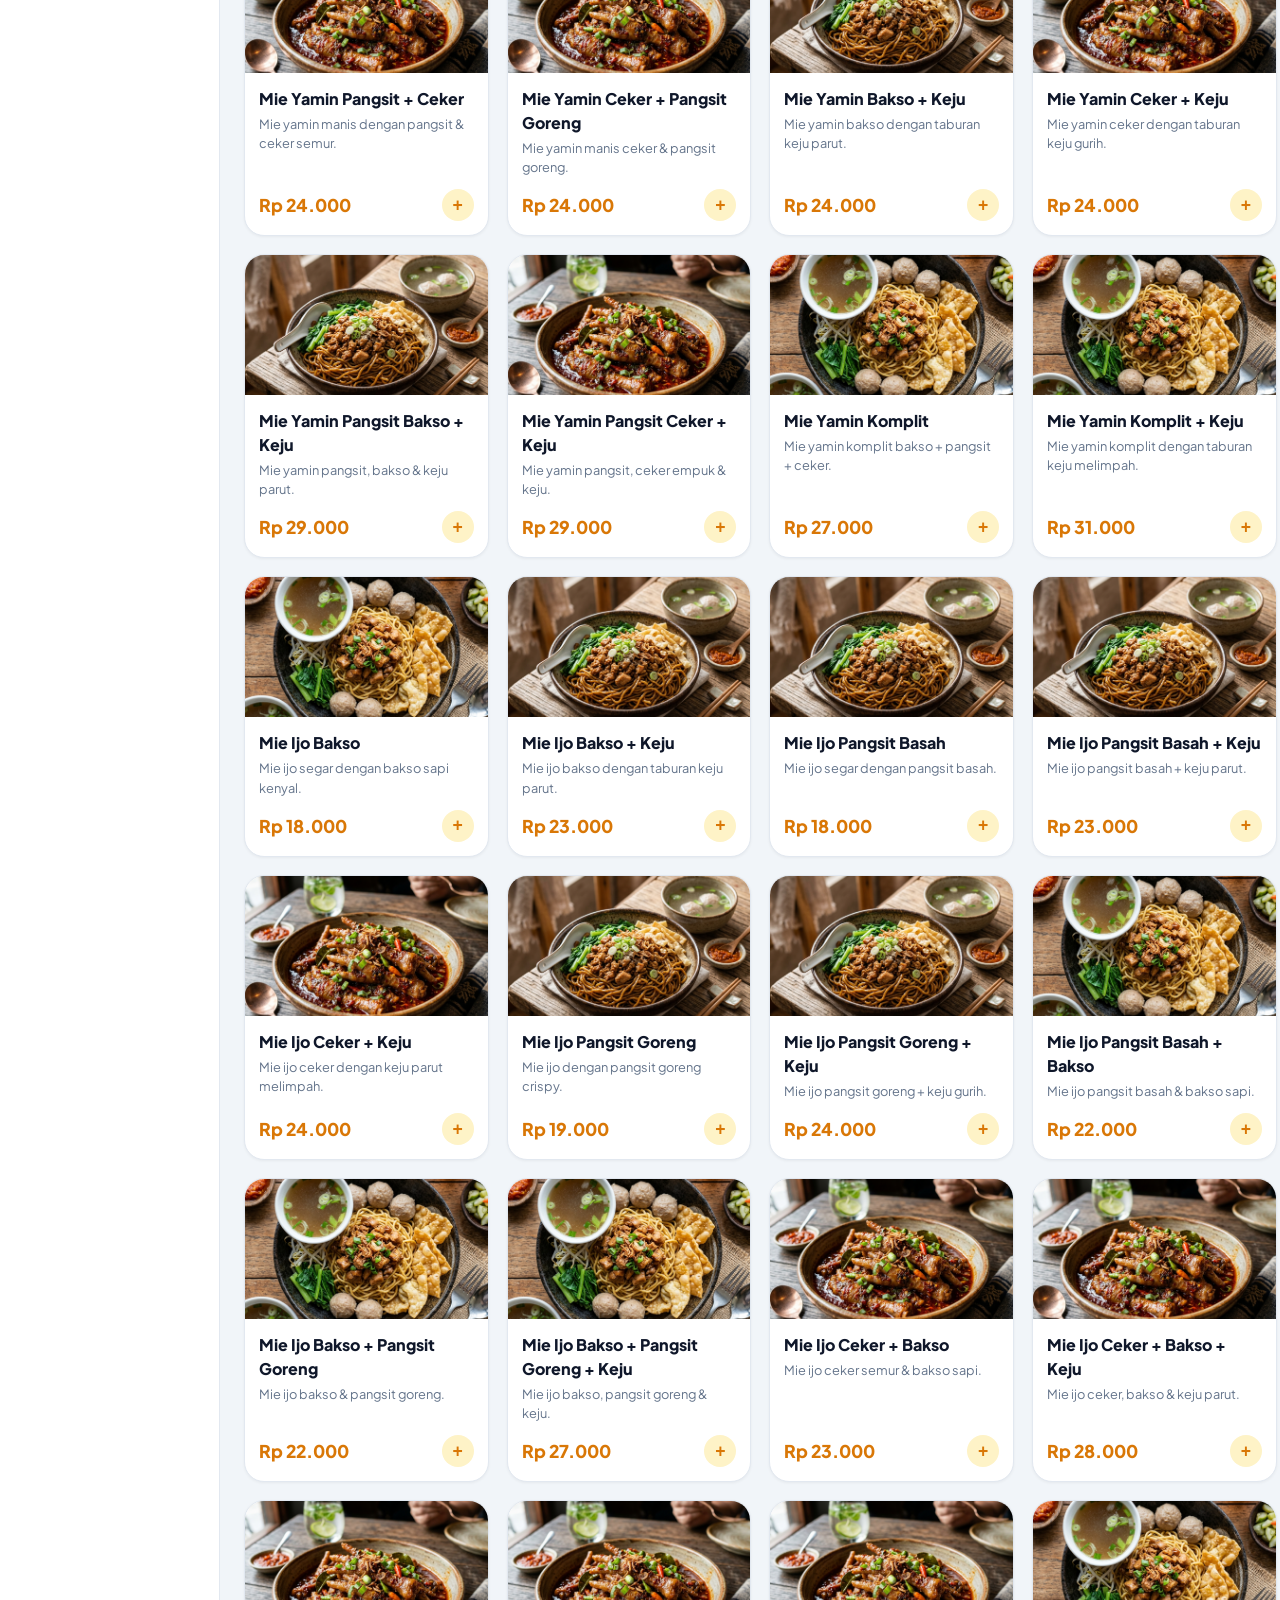
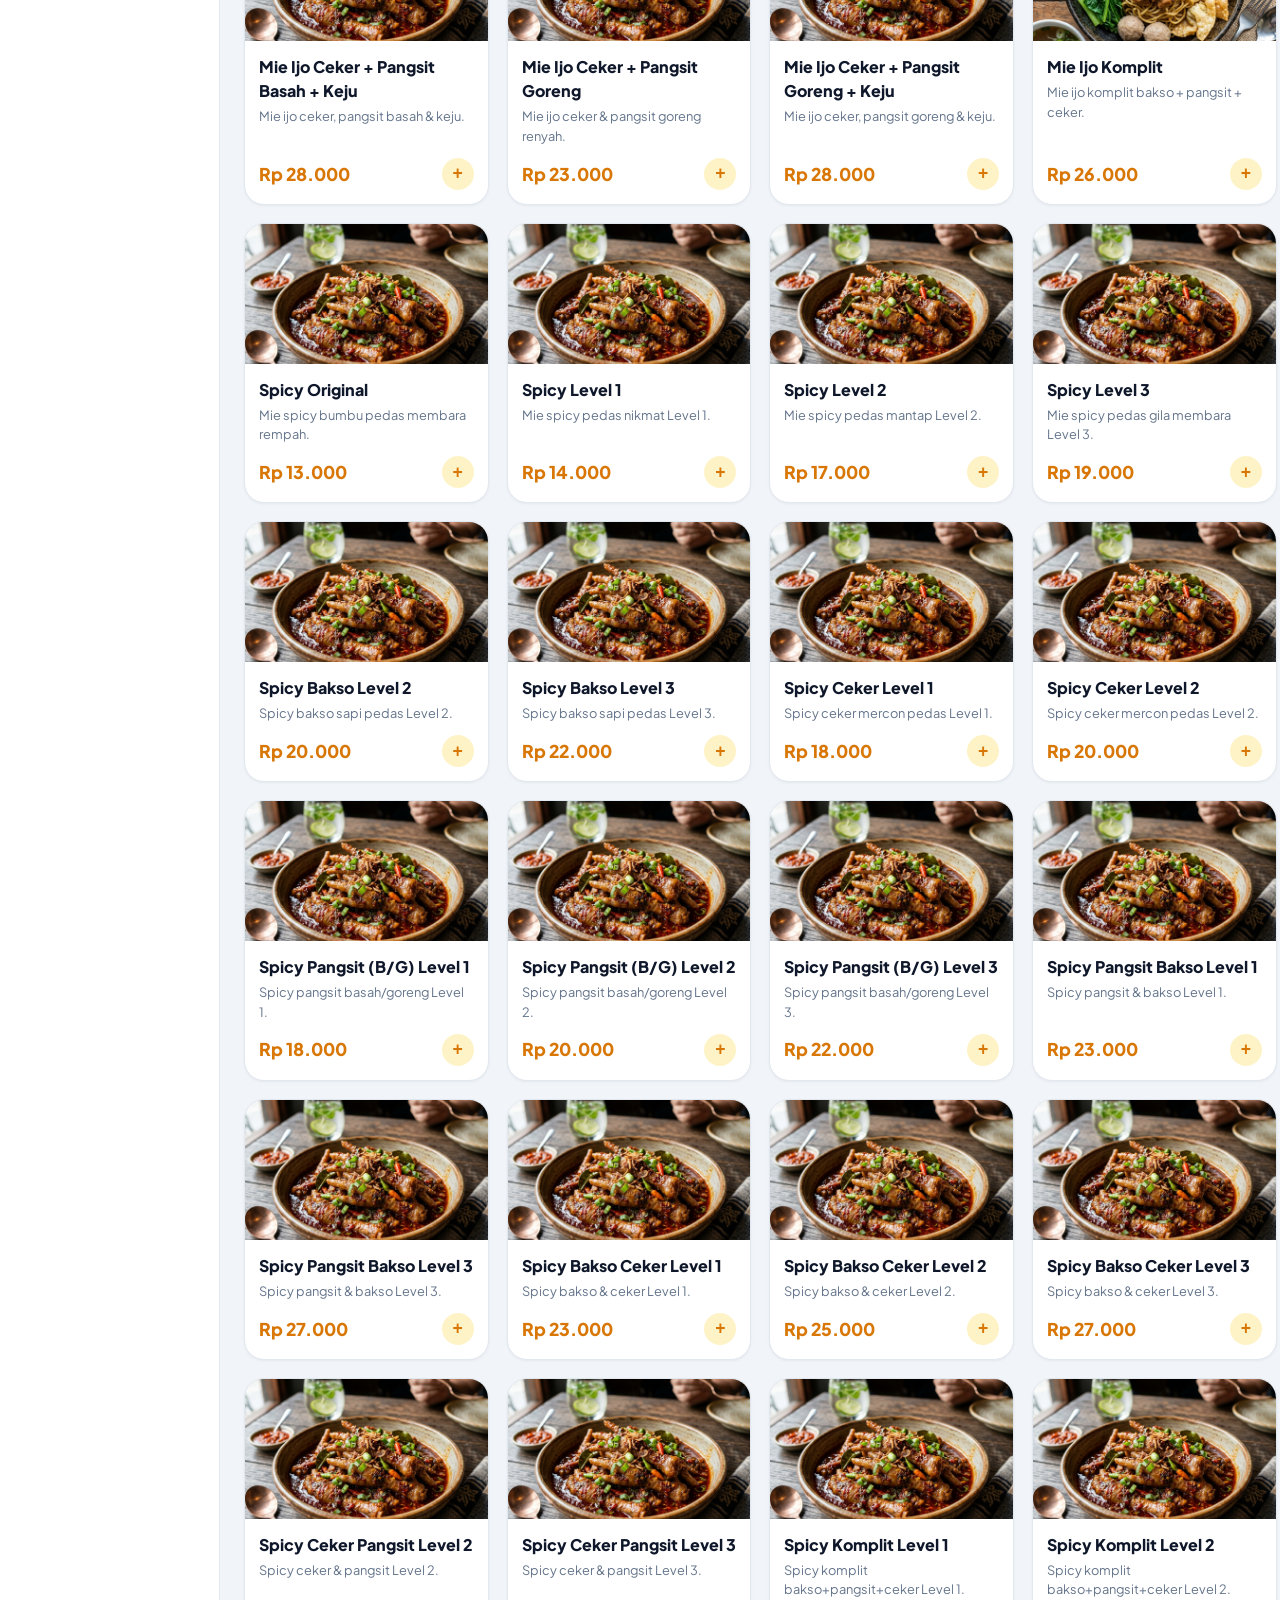
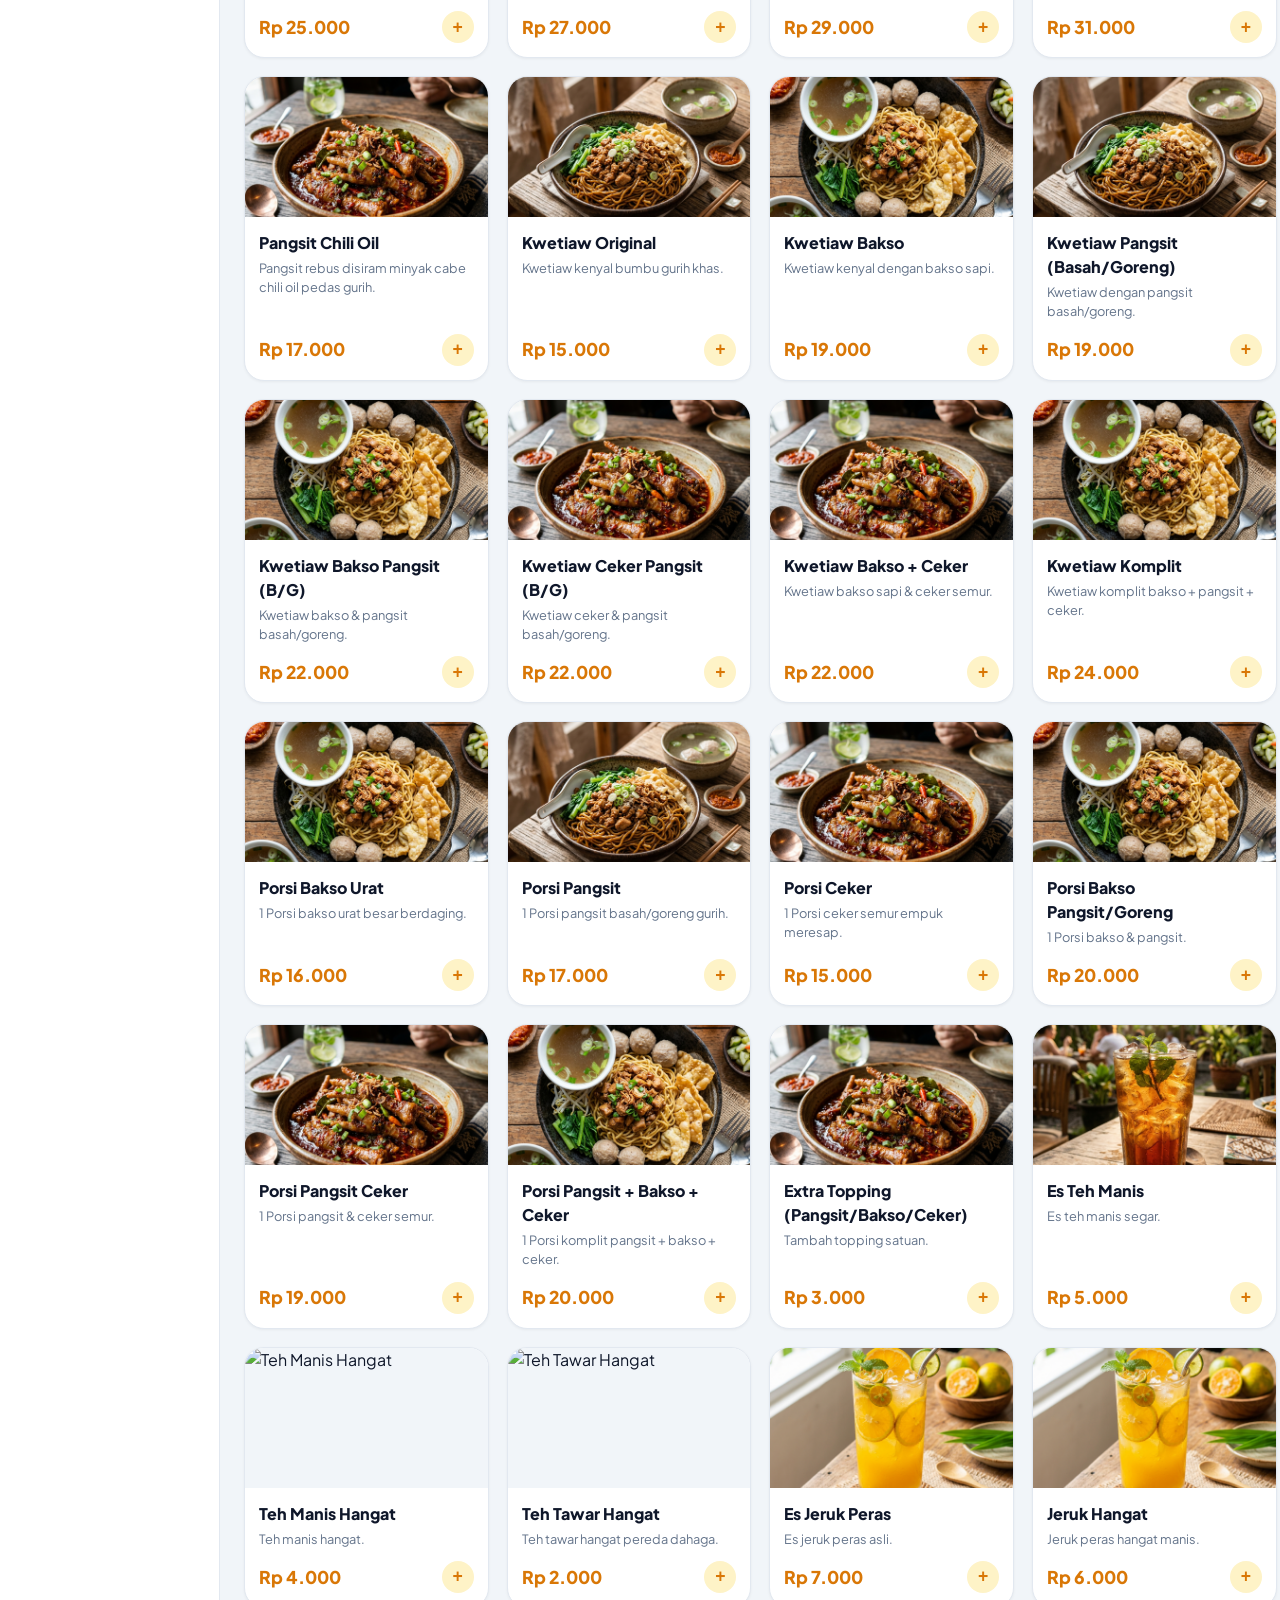
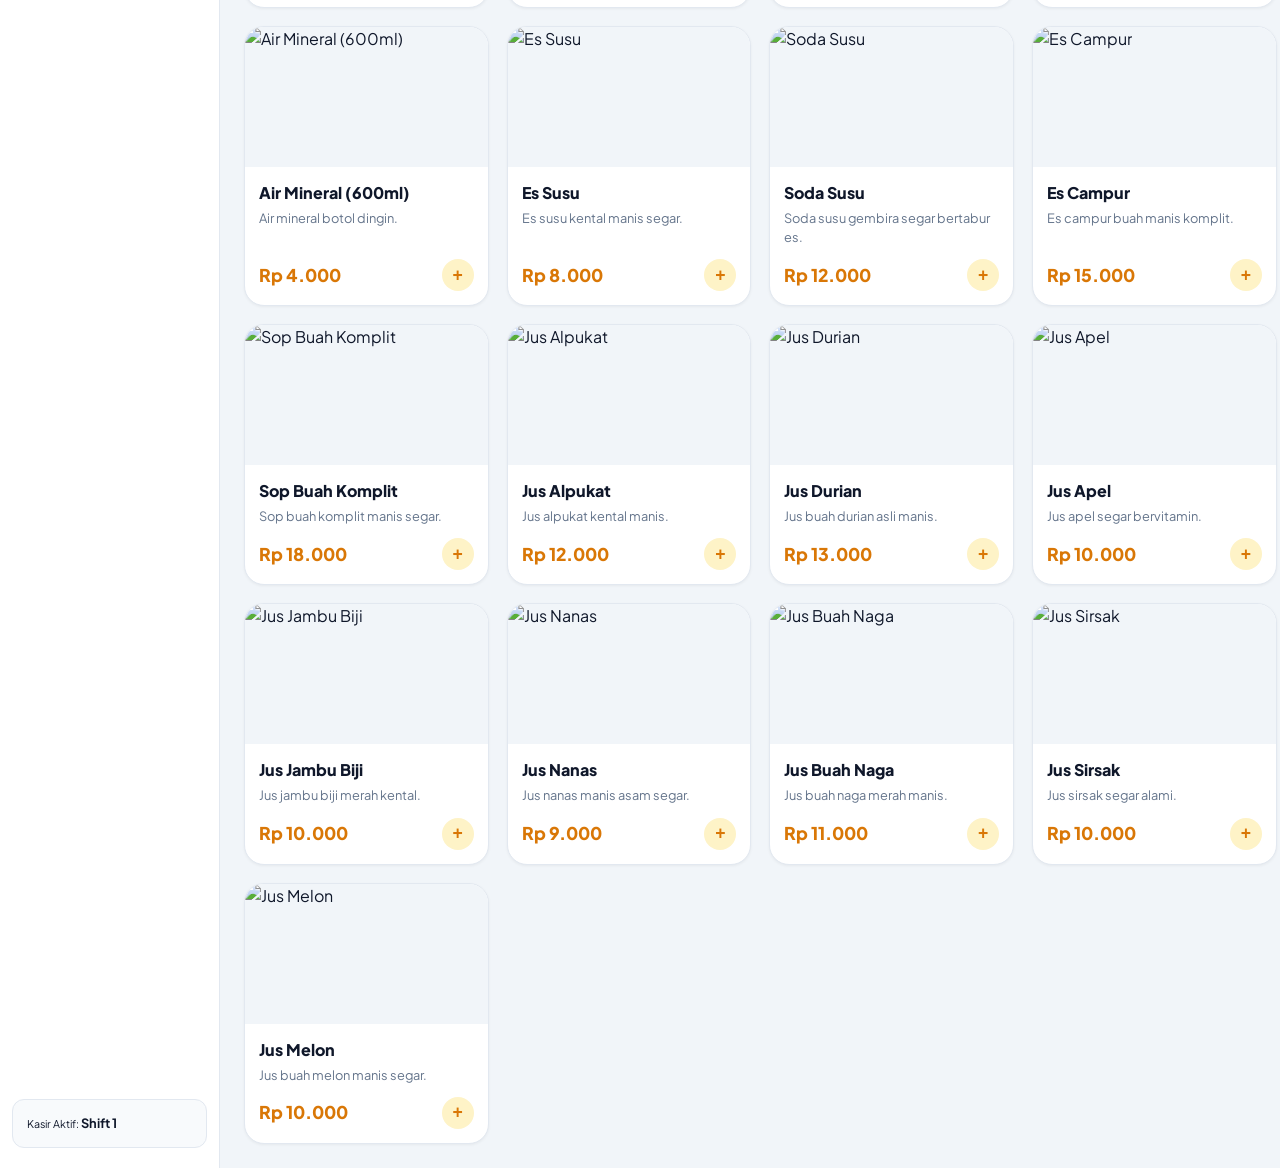
==== commit 7a3cc041: "style: upgrade category tab icons to elegant single-stroke outline vector SVGs" ====
--- a/index.html
+++ b/index.html
@@ -86,8 +86,9 @@
             <!-- Search & Filters -->
             <div class="catalog-header-bar">
               <div class="catalog-header-top">
-                <div class="search-box">
-                  <input type="text" id="searchInput" placeholder="Cari menu mie ayam, minuman, topping, kerupuk...">
+                <div class="search-box" style="position:relative; display:flex; align-items:center;">
+                  <svg width="18" height="18" viewBox="0 0 24 24" fill="none" stroke="currentColor" stroke-width="2" stroke-linecap="round" stroke-linejoin="round" style="position:absolute; left:14px; color:var(--text-muted); pointer-events:none;"><circle cx="11" cy="11" r="8"/><path d="m21 21-4.3-4.3"/></svg>
+                  <input type="text" id="searchInput" placeholder="Cari menu mie ayam, minuman, topping...">
                 </div>
                 <div class="view-toggle-btns">
                   <button class="btn-view-toggle active" id="btnViewGrid" title="Tampilan Card Grid">Grid</button>
@@ -96,16 +97,43 @@
               </div>
 
               <!-- Klasifikasi Kategori Menu Mie Ayam Bojoloro -->
-              <div class="category-tabs" id="categoryTabs" style="display:flex; gap:8px; overflow-x:auto; padding-bottom:6px;">
-                <button class="cat-tab active" data-cat="all">Semua (116)</button>
-                <button class="cat-tab" data-cat="mie_ayam">🍜 Mie Ayam</button>
-                <button class="cat-tab" data-cat="mie_yamin">🍜 Mie Yamin</button>
-                <button class="cat-tab" data-cat="mie_ijo">🥬 Mie Ijo</button>
-                <button class="cat-tab" data-cat="mie_spicy">🌶️ Mie Spicy</button>
-                <button class="cat-tab" data-cat="kwetiaw">🥢 Kwetiaw</button>
-                <button class="cat-tab" data-cat="porsi_tambahan">🍡 Porsi & Tambahan</button>
-                <button class="cat-tab" data-cat="minuman">🥤 Aneka Minuman</button>
-                <button class="cat-tab" data-cat="jus">🍹 Aneka Jus</button>
+              <div class="category-tabs" id="categoryTabs">
+                <button class="cat-tab active" data-cat="all">
+                  <svg width="15" height="15" viewBox="0 0 24 24" fill="none" stroke="currentColor" stroke-width="2" stroke-linecap="round" stroke-linejoin="round"><rect x="3" y="3" width="7" height="7" rx="1.5"/><rect x="14" y="3" width="7" height="7" rx="1.5"/><rect x="14" y="14" width="7" height="7" rx="1.5"/><rect x="3" y="14" width="7" height="7" rx="1.5"/></svg>
+                  <span>Semua (116)</span>
+                </button>
+                <button class="cat-tab" data-cat="mie_ayam">
+                  <svg width="15" height="15" viewBox="0 0 24 24" fill="none" stroke="currentColor" stroke-width="2" stroke-linecap="round" stroke-linejoin="round"><path d="M12 21a9 9 0 0 0 9-9H3a9 9 0 0 0 9 9Z"/><path d="M7 8V3M12 8V3M17 8V3"/></svg>
+                  <span>Mie Ayam</span>
+                </button>
+                <button class="cat-tab" data-cat="mie_yamin">
+                  <svg width="15" height="15" viewBox="0 0 24 24" fill="none" stroke="currentColor" stroke-width="2" stroke-linecap="round" stroke-linejoin="round"><path d="M12 21a9 9 0 0 0 9-9H3a9 9 0 0 0 9 9Z"/><path d="M8 7c.5-1 1.5-1 2 0s1.5 1 2 0"/><path d="M6 4c.5-1 1.5-1 2 0s1.5 1 2 0"/></svg>
+                  <span>Mie Yamin</span>
+                </button>
+                <button class="cat-tab" data-cat="mie_ijo">
+                  <svg width="15" height="15" viewBox="0 0 24 24" fill="none" stroke="currentColor" stroke-width="2" stroke-linecap="round" stroke-linejoin="round"><path d="M11 20A7 7 0 0 1 9.8 6.1C15.5 5 17 4.4 19 2c1 2 2 4.1 2 7 0 6-4.5 11-10 11Z"/><path d="M2 21c0-3 1.85-5.36 5.08-6C9.5 14.52 12 13 13 12"/></svg>
+                  <span>Mie Ijo</span>
+                </button>
+                <button class="cat-tab" data-cat="mie_spicy">
+                  <svg width="15" height="15" viewBox="0 0 24 24" fill="none" stroke="currentColor" stroke-width="2" stroke-linecap="round" stroke-linejoin="round"><path d="M8.5 14.5A2.5 2.5 0 0 0 11 12c0-1.38-.5-2-1-3-1.072-2.143-.224-4.054 2-6 .5 2.5 2 4.9 4 6.5 2 1.6 3 3.5 3 5.5a7 7 0 1 1-14 0c0-1.153.433-2.294 1-3a2.5 2.5 0 0 0 2.5 3Z"/></svg>
+                  <span>Mie Spicy</span>
+                </button>
+                <button class="cat-tab" data-cat="kwetiaw">
+                  <svg width="15" height="15" viewBox="0 0 24 24" fill="none" stroke="currentColor" stroke-width="2" stroke-linecap="round" stroke-linejoin="round"><path d="m15 5 6 3-17 11"/><path d="m18 3 3 3-17 11"/><circle cx="8" cy="18" r="3"/></svg>
+                  <span>Kwetiaw</span>
+                </button>
+                <button class="cat-tab" data-cat="porsi_tambahan">
+                  <svg width="15" height="15" viewBox="0 0 24 24" fill="none" stroke="currentColor" stroke-width="2" stroke-linecap="round" stroke-linejoin="round"><path d="M12 5v14M5 12h14"/></svg>
+                  <span>Porsi & Tambahan</span>
+                </button>
+                <button class="cat-tab" data-cat="minuman">
+                  <svg width="15" height="15" viewBox="0 0 24 24" fill="none" stroke="currentColor" stroke-width="2" stroke-linecap="round" stroke-linejoin="round"><path d="M7 11v8a2 2 0 0 0 2 2h6a2 2 0 0 0 2-2v-8"/><path d="M6 11h12"/><path d="m15 3-3 8"/></svg>
+                  <span>Aneka Minuman</span>
+                </button>
+                <button class="cat-tab" data-cat="jus">
+                  <svg width="15" height="15" viewBox="0 0 24 24" fill="none" stroke="currentColor" stroke-width="2" stroke-linecap="round" stroke-linejoin="round"><path d="M5 4h14l-2 7a6 6 0 0 1-12 0Z"/><path d="M12 17v4M8 21h8"/><path d="m15 2-4 9"/></svg>
+                  <span>Aneka Jus</span>
+                </button>
               </div>
             </div>
 
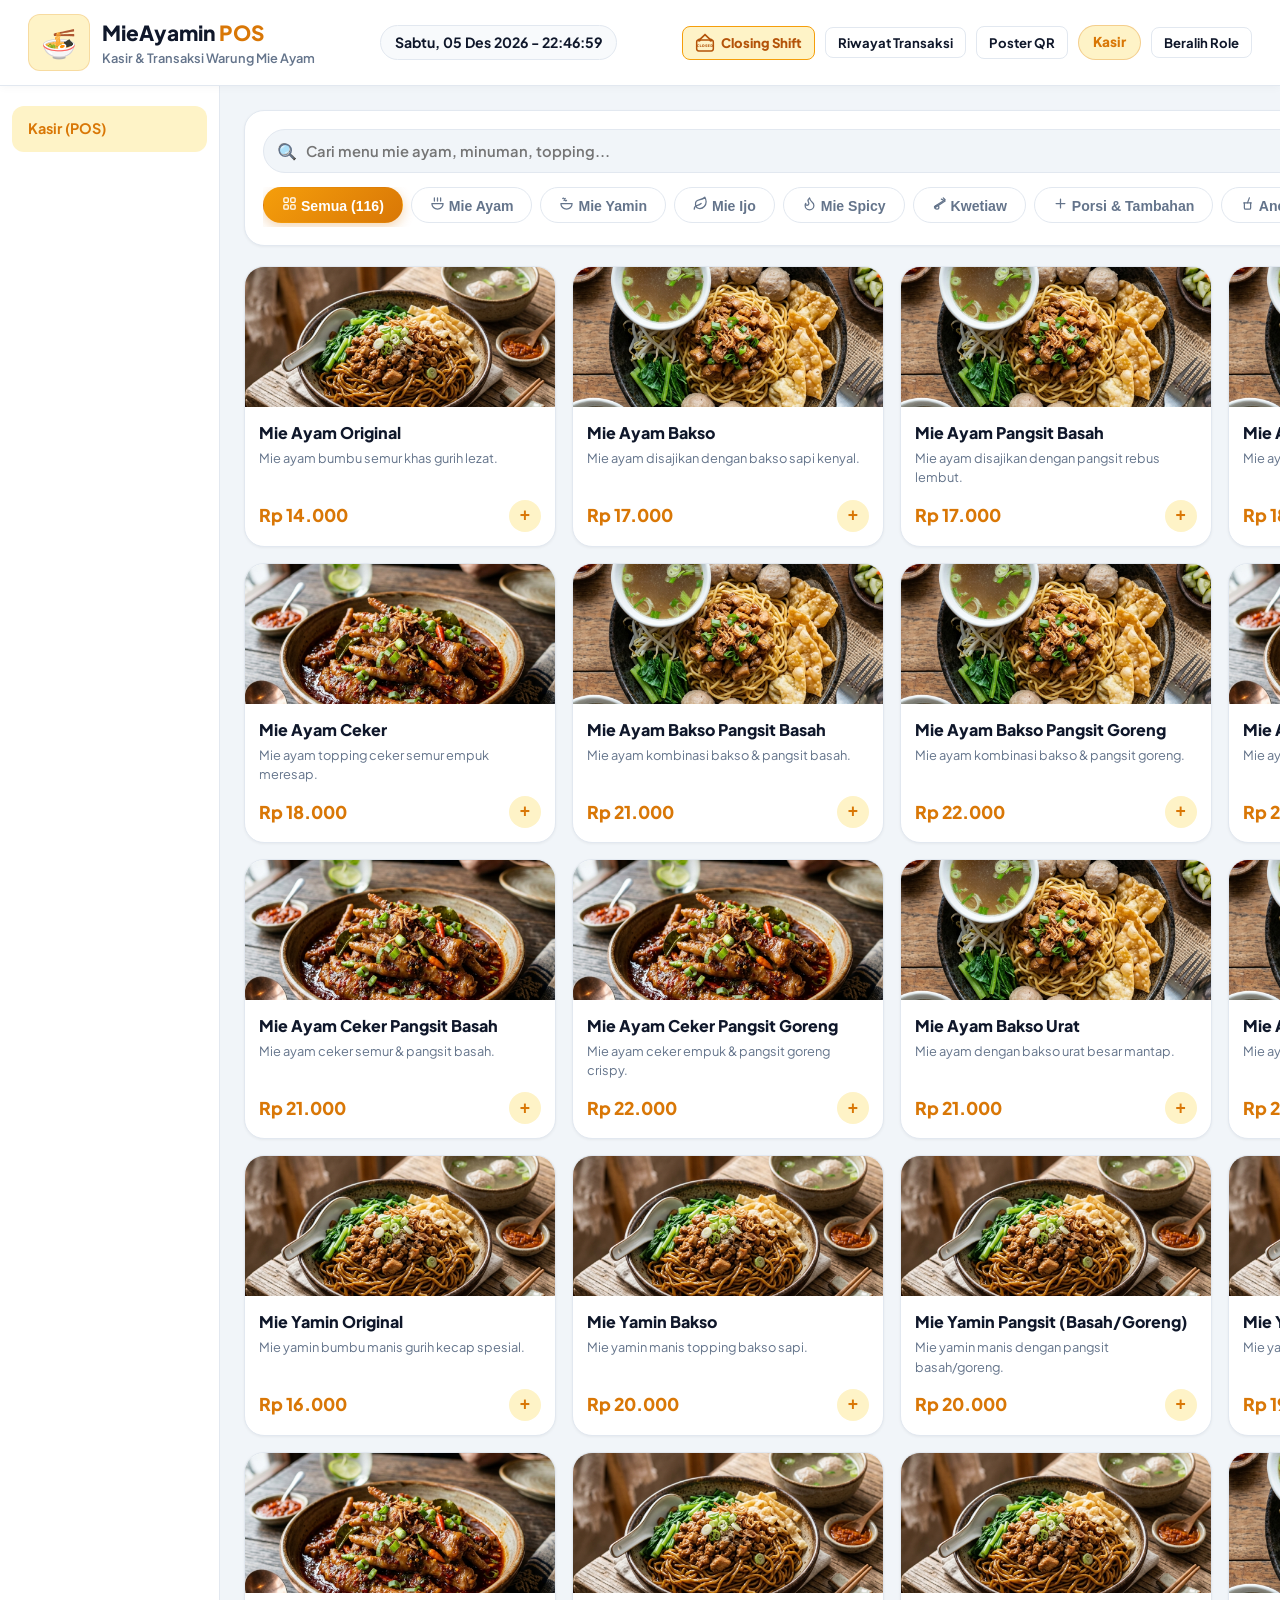
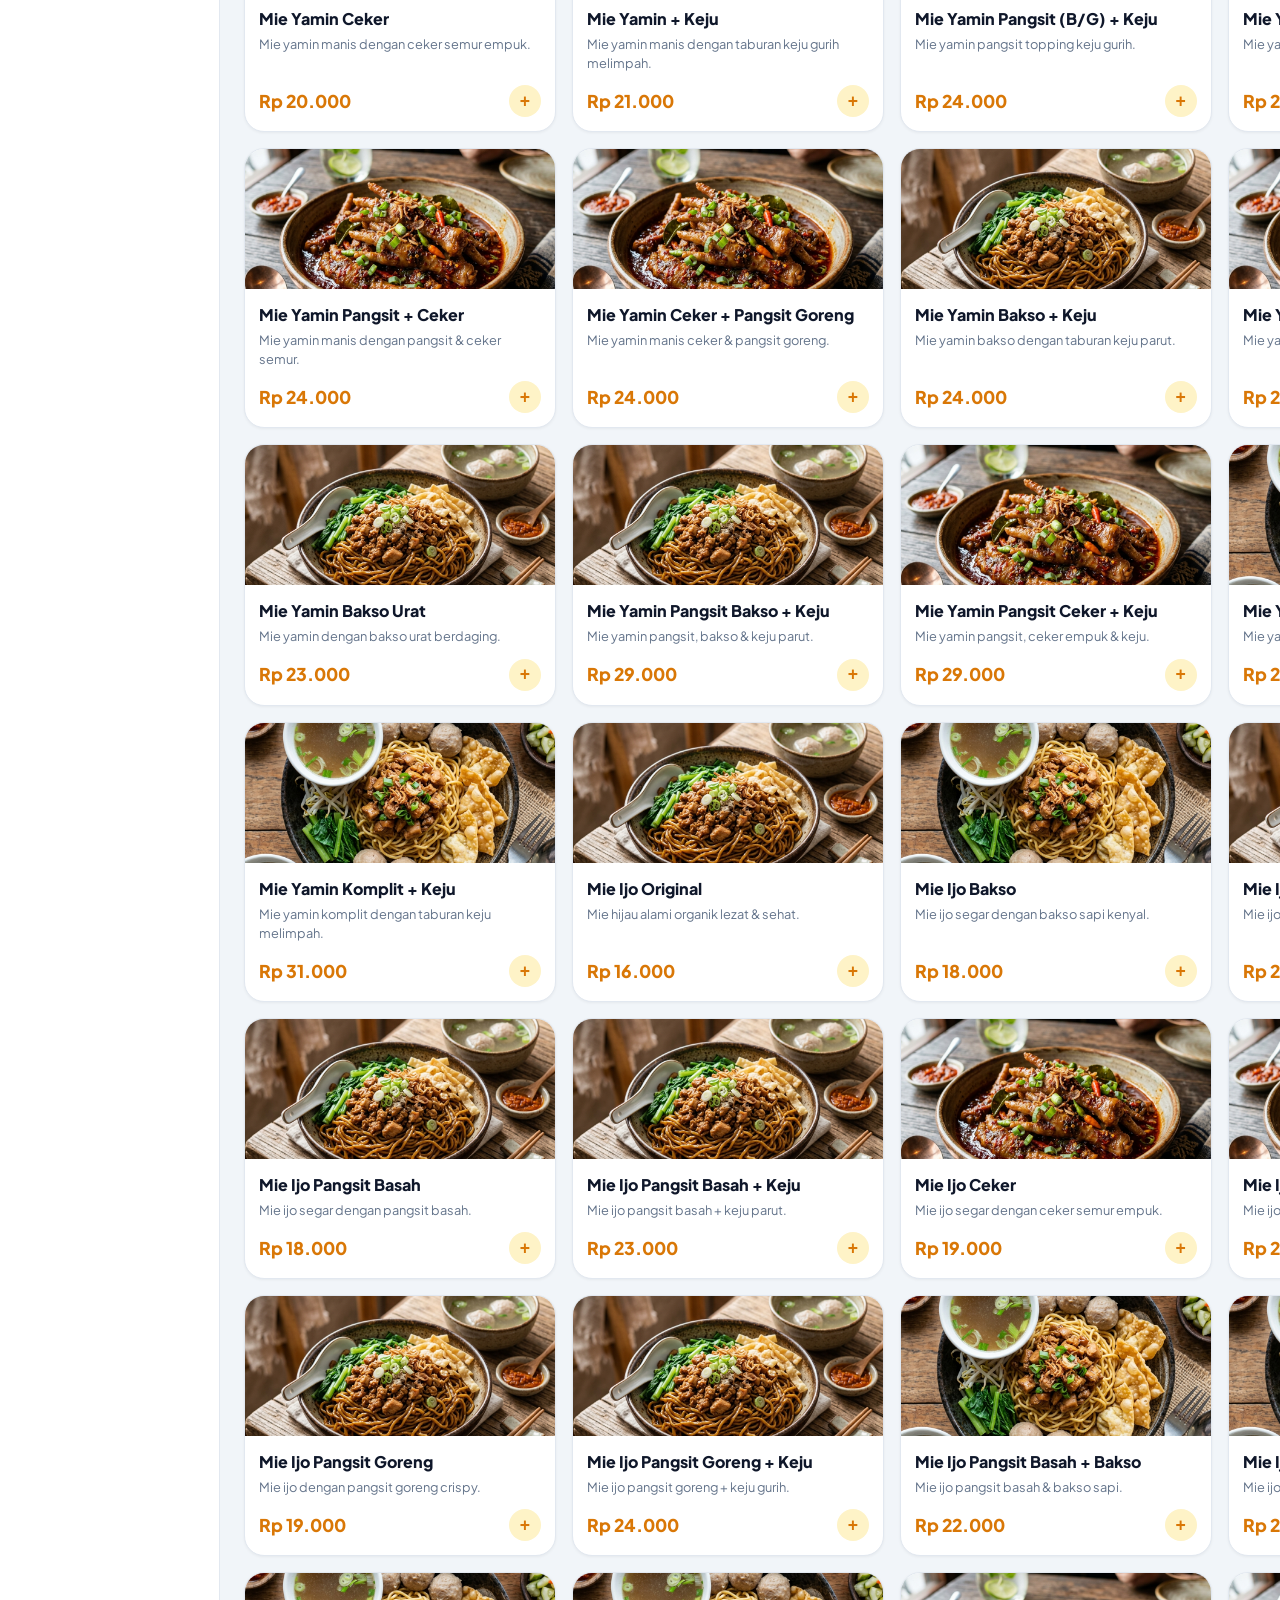
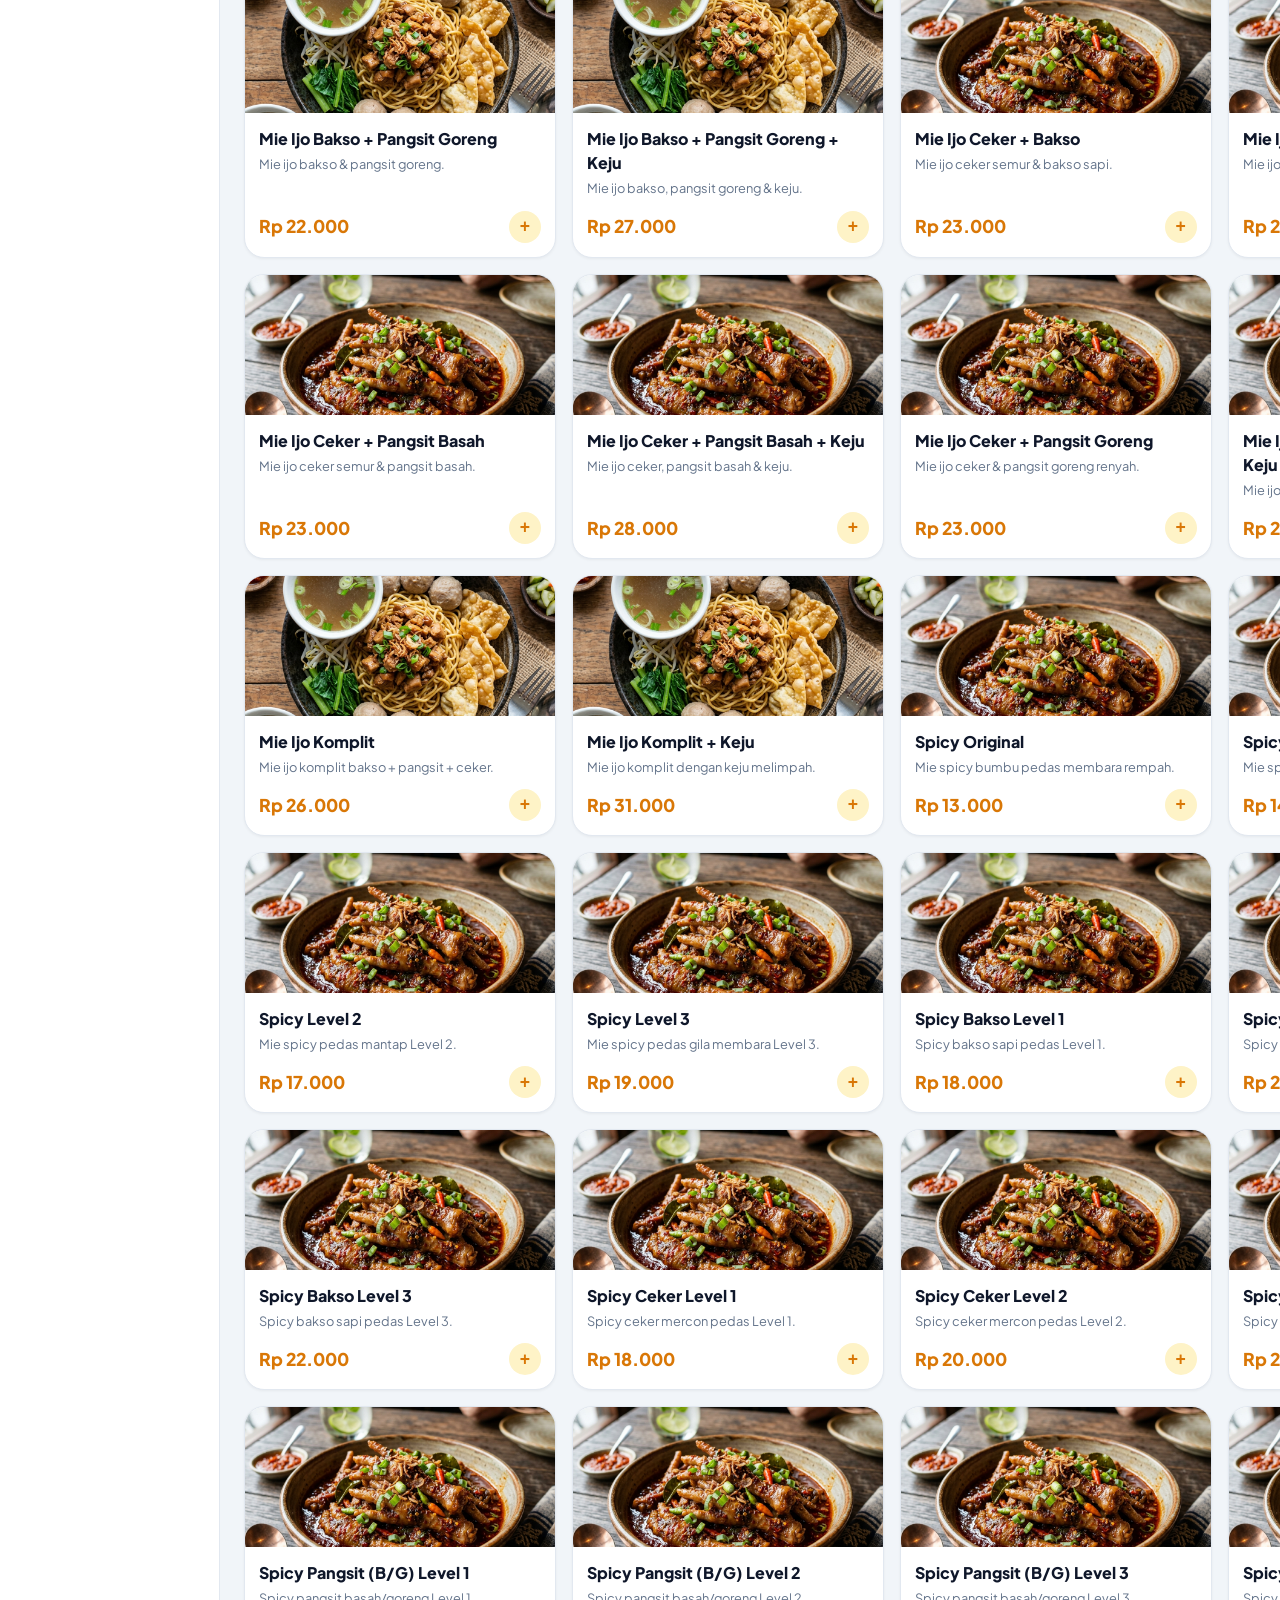
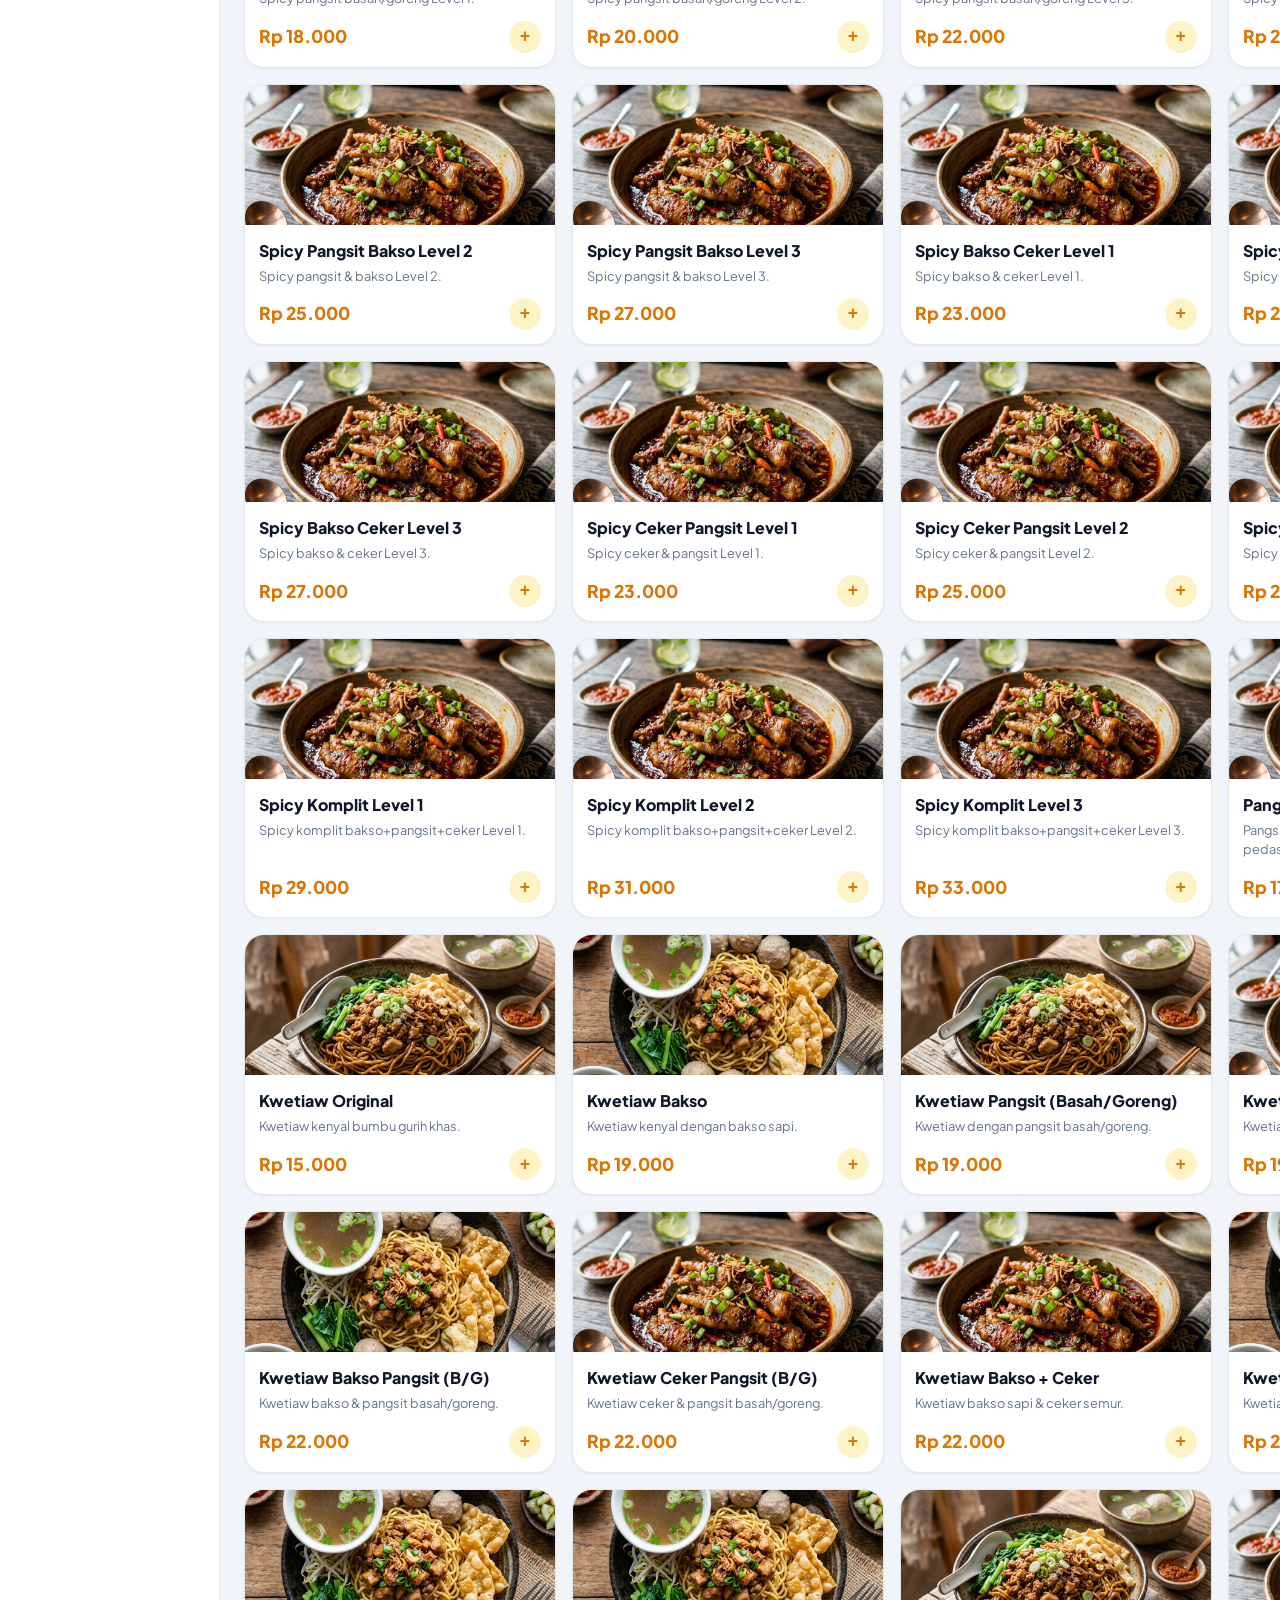
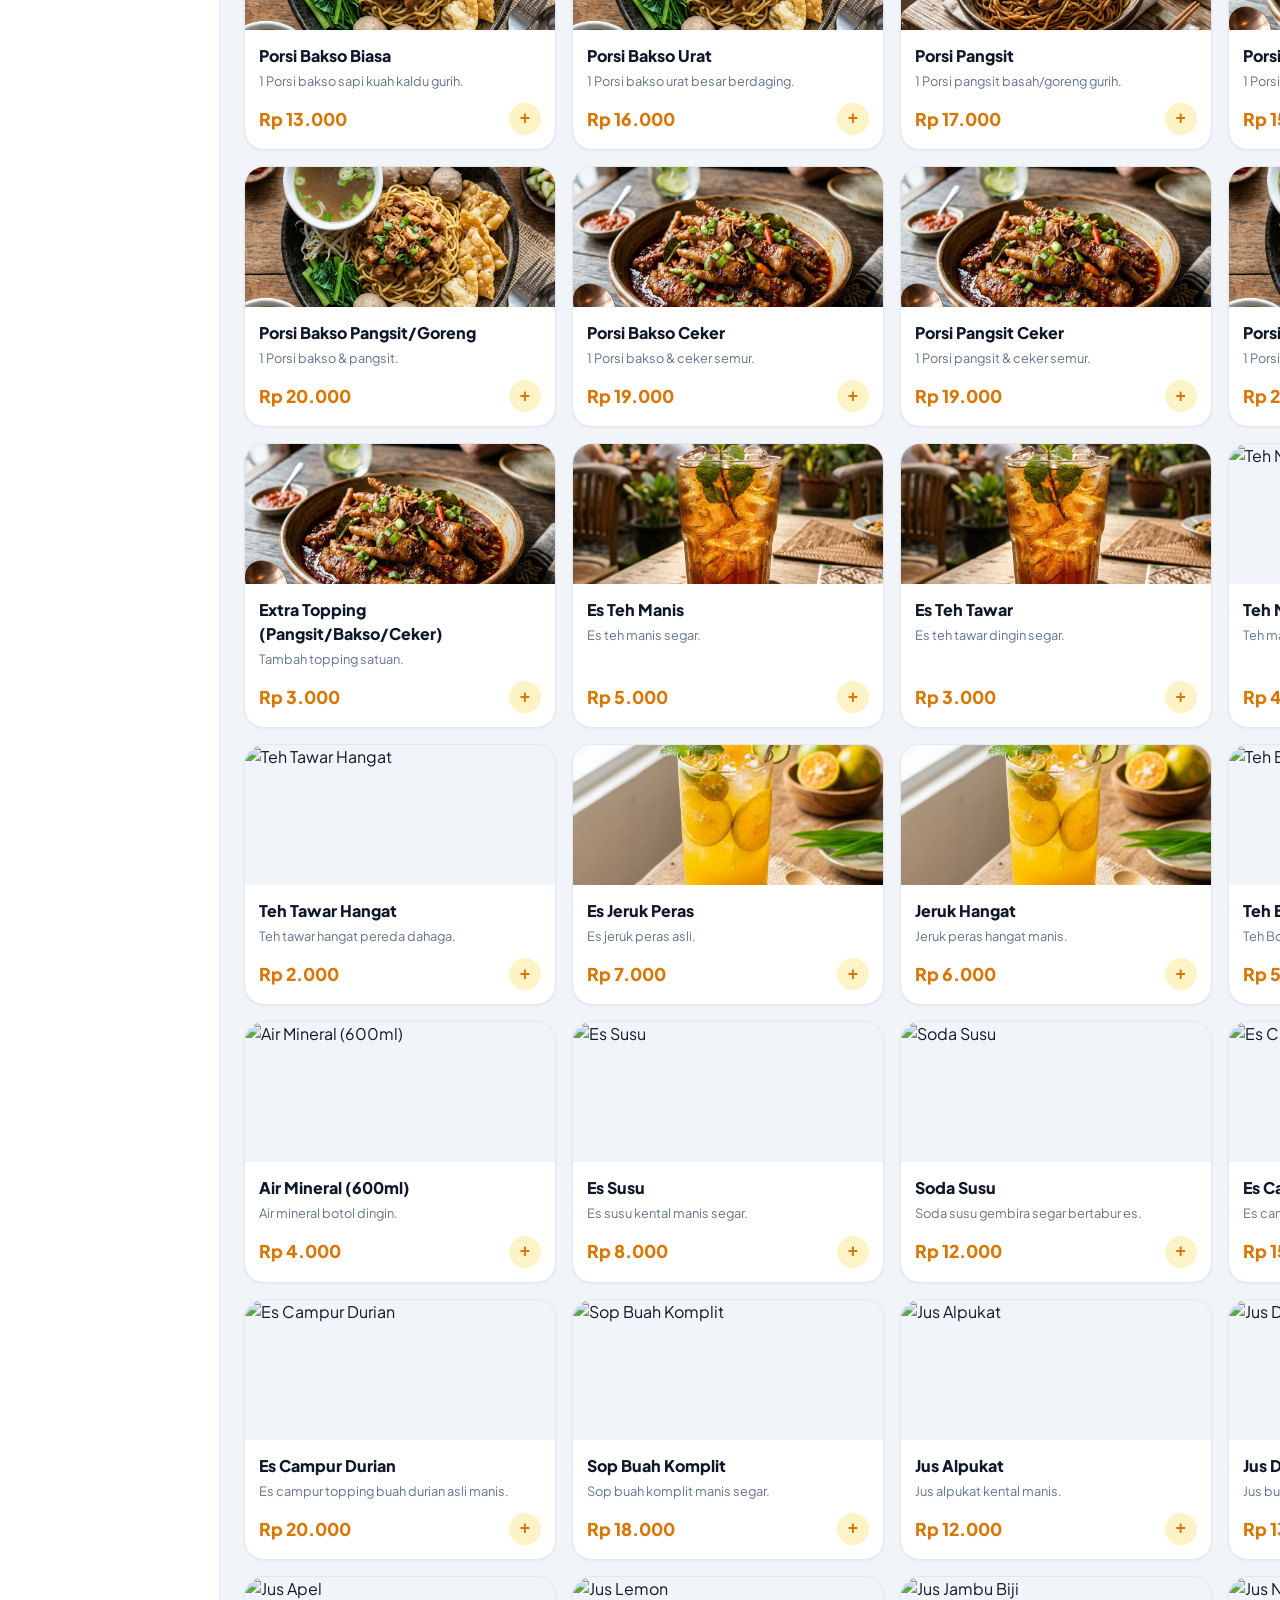
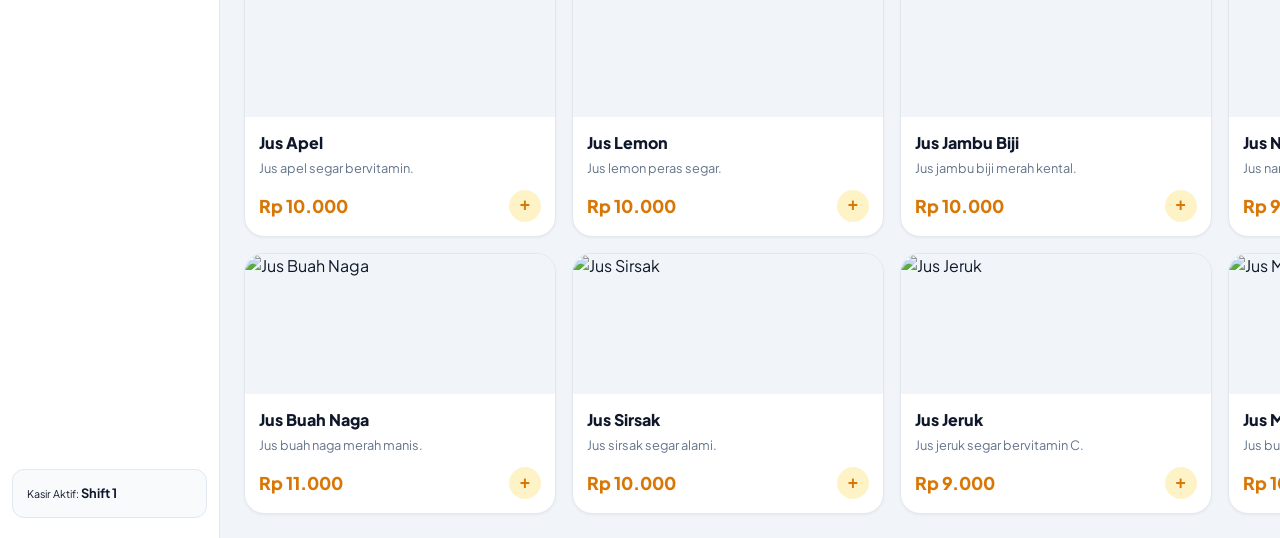
==== commit 7a99babf: "fix: strictly enforce 4-column max grid layout with inline style and important CSS" ====
--- a/index.html
+++ b/index.html
@@ -137,8 +137,8 @@
               </div>
             </div>
 
-            <!-- Menu Cards Grid -->
-            <div class="menu-grid" id="menuGrid">
+            <!-- Menu Cards Grid (Strict Max 4 Cards Per Row) -->
+            <div class="menu-grid" id="menuGrid" style="display:grid; grid-template-columns: repeat(4, 1fr); gap:16px;">
               <!-- Rendered via JS -->
             </div>
           </div>
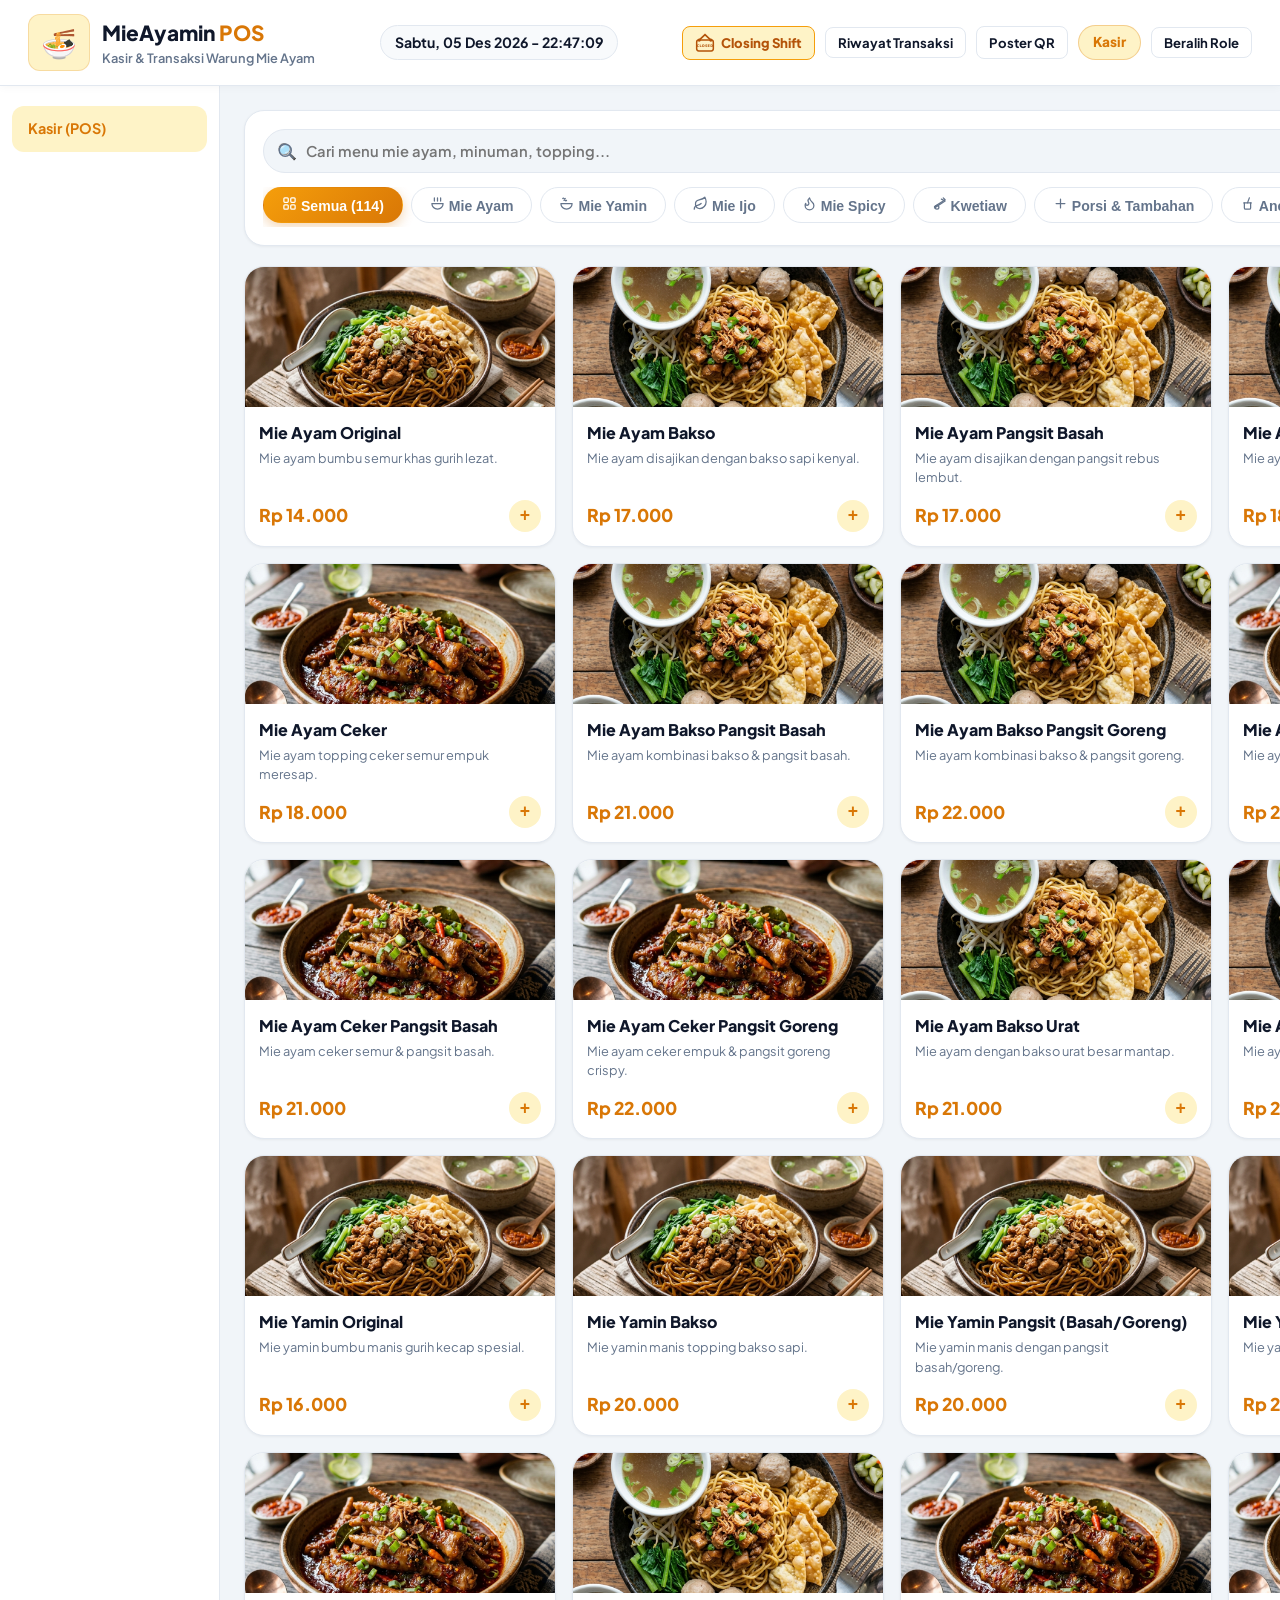
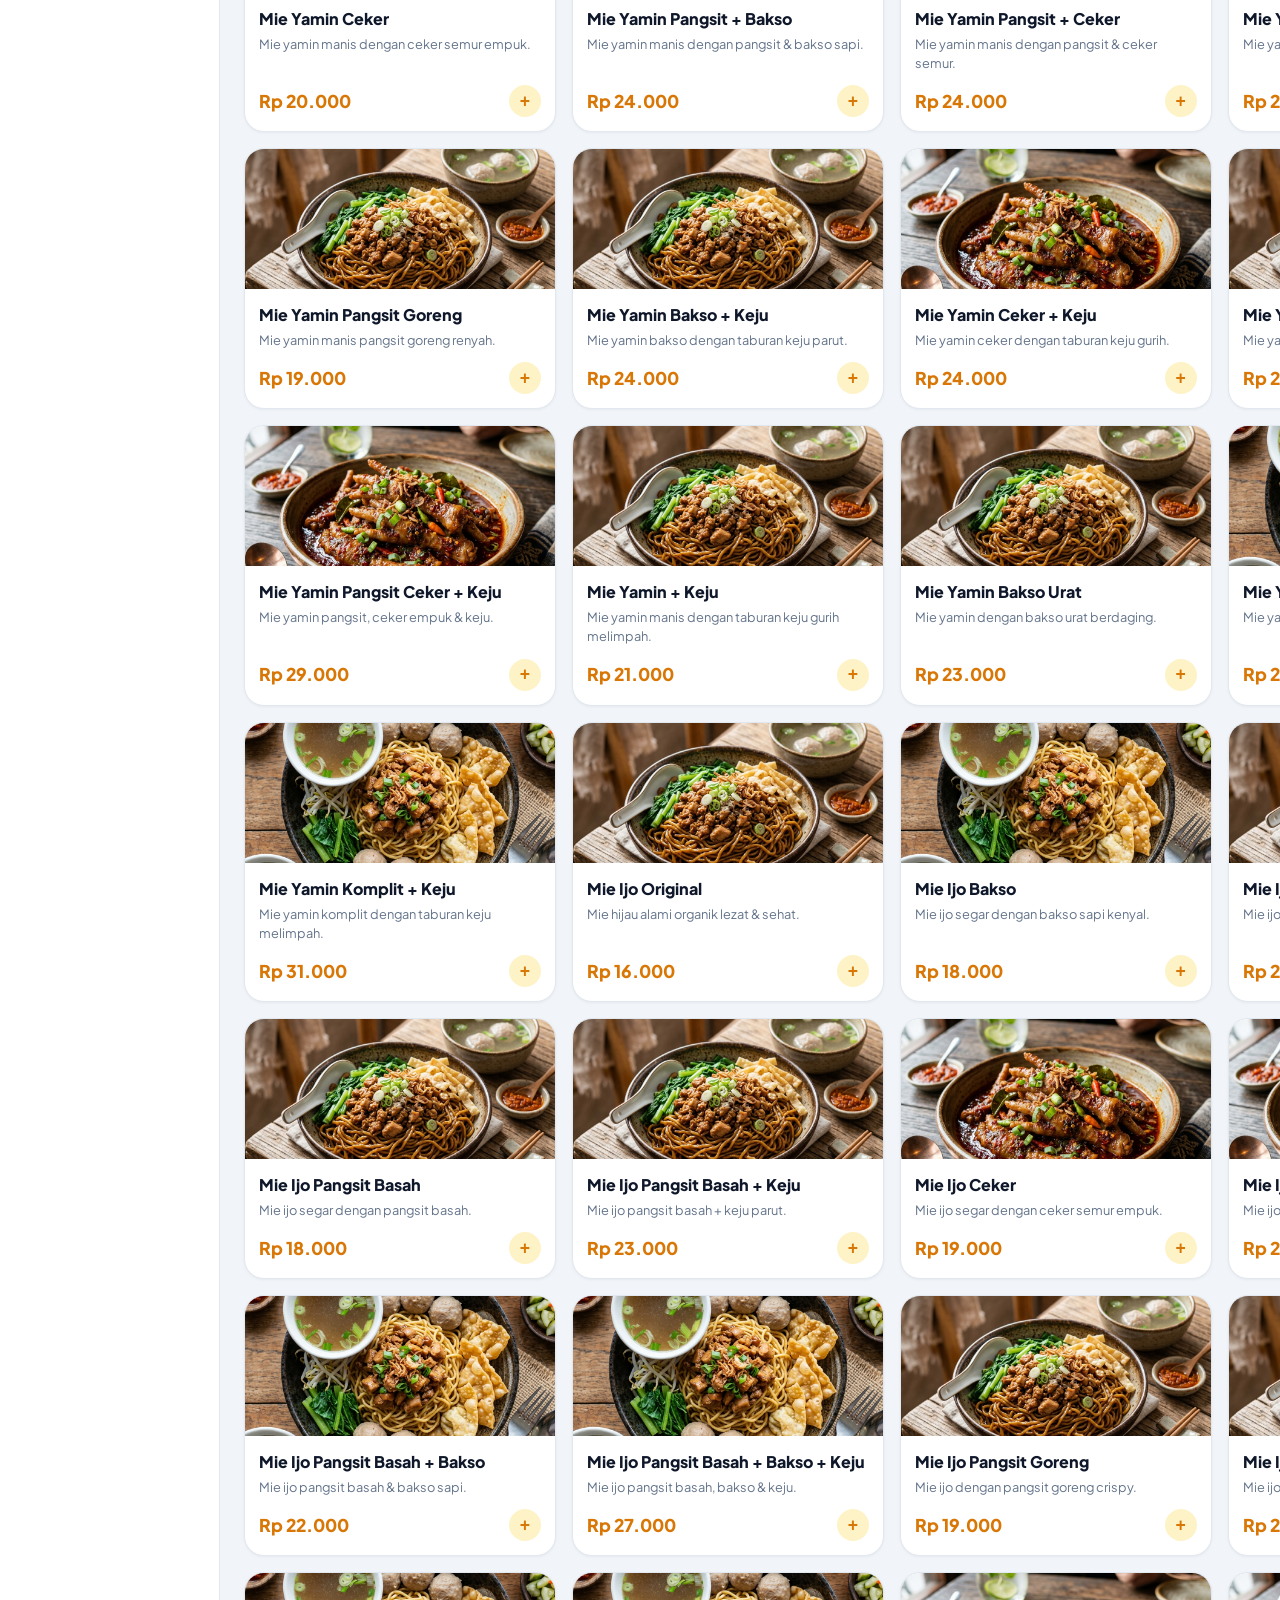
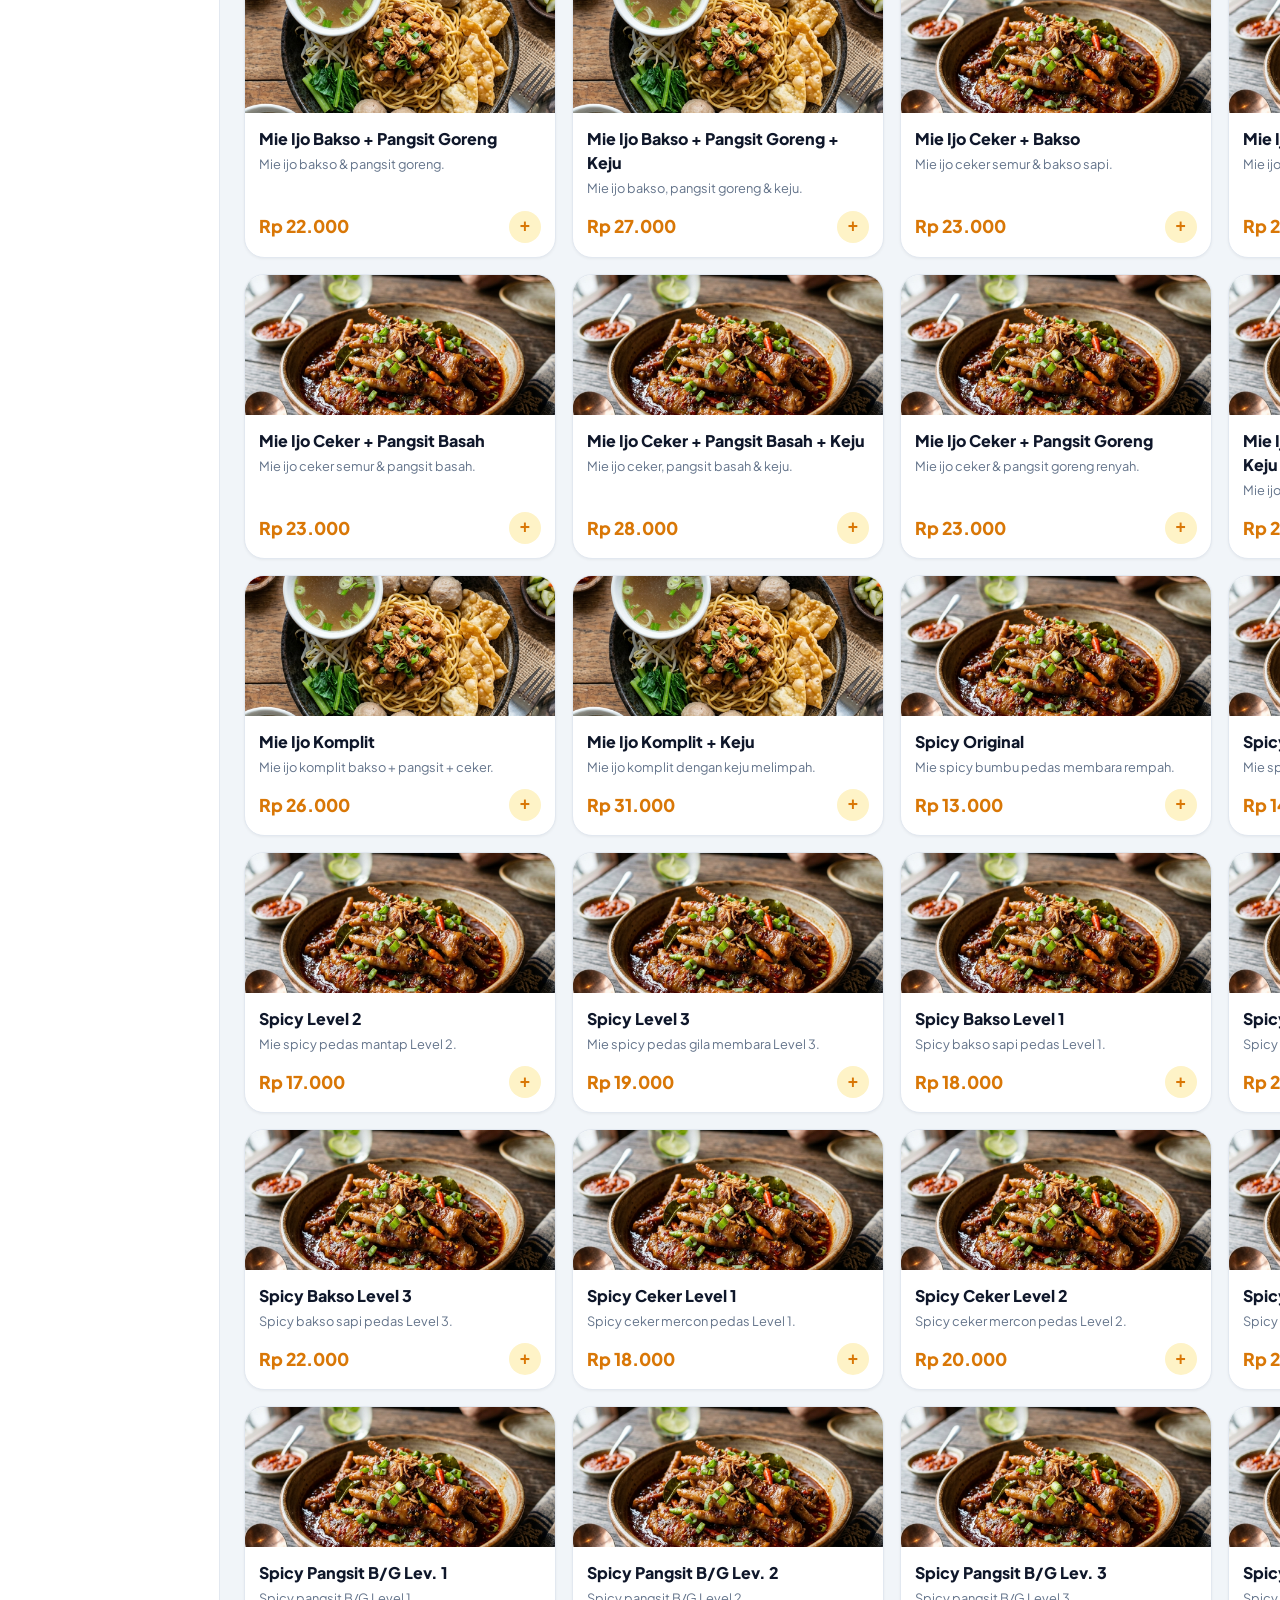
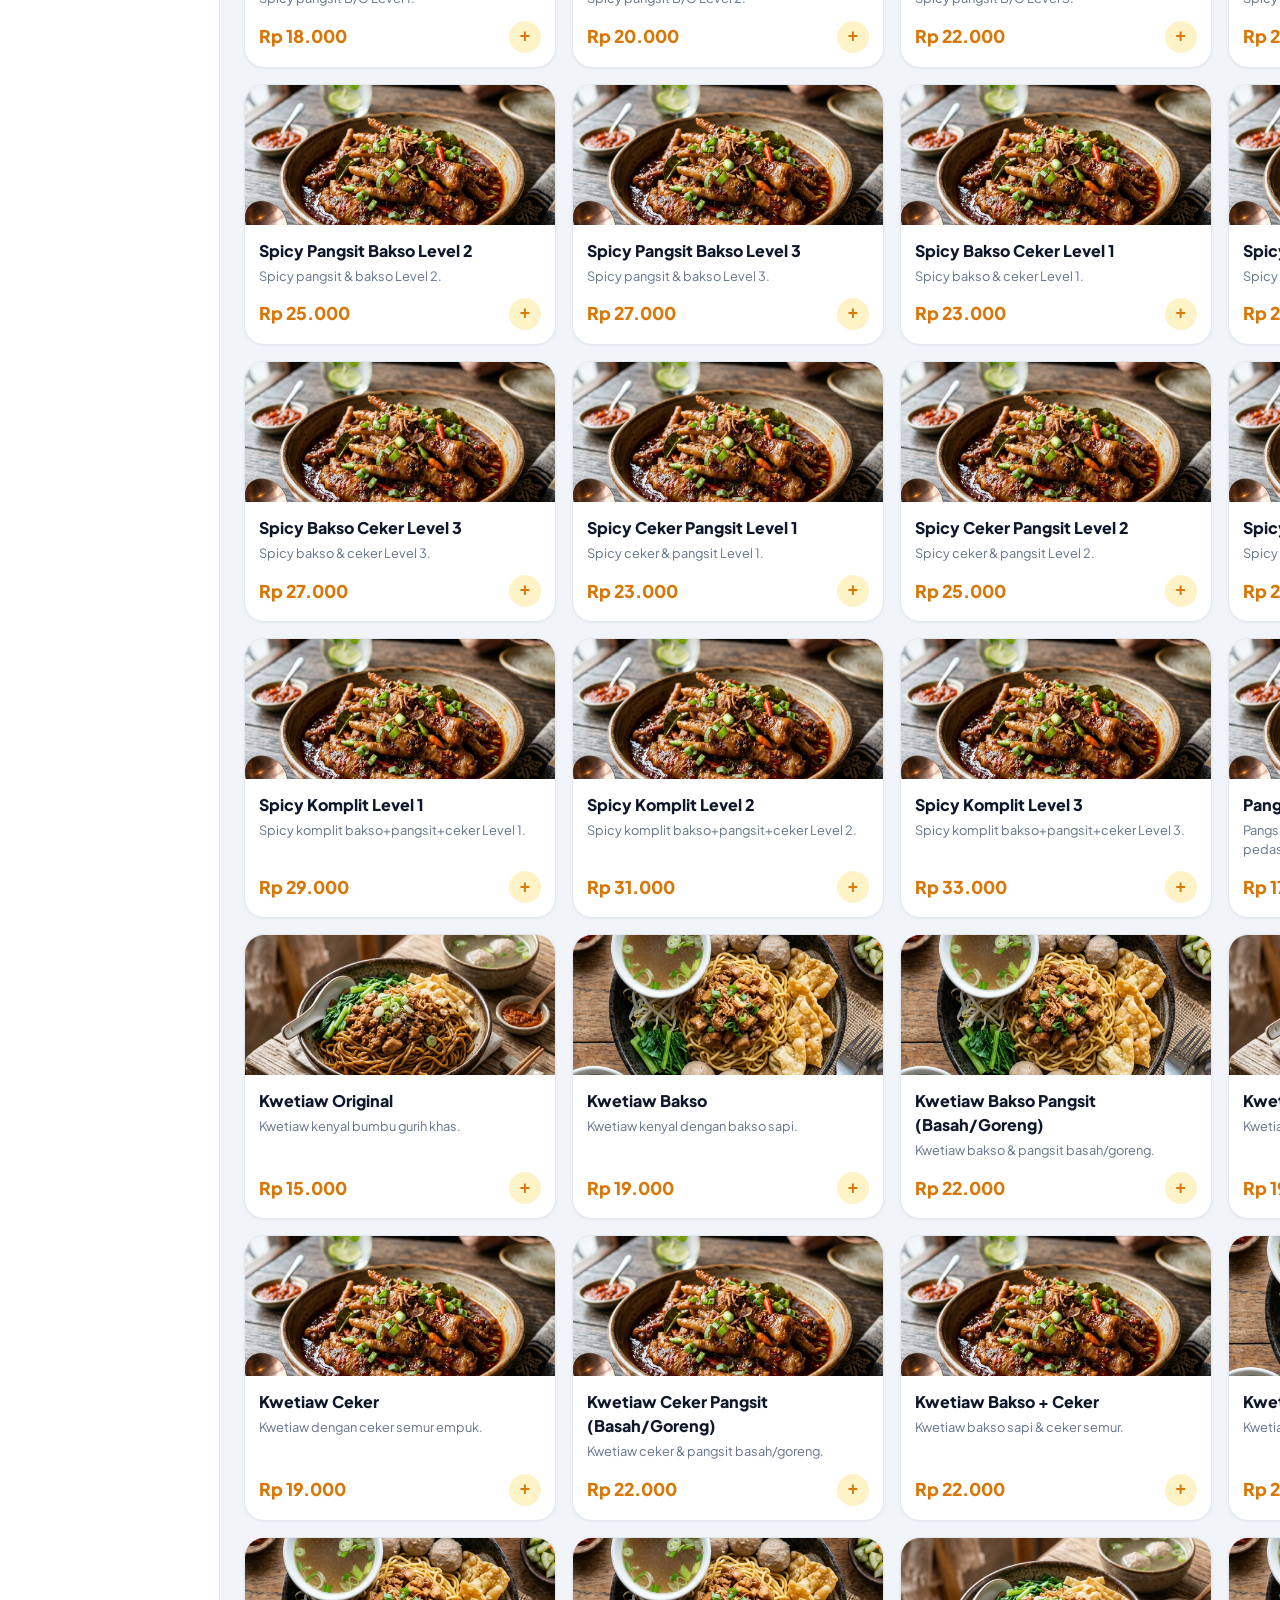
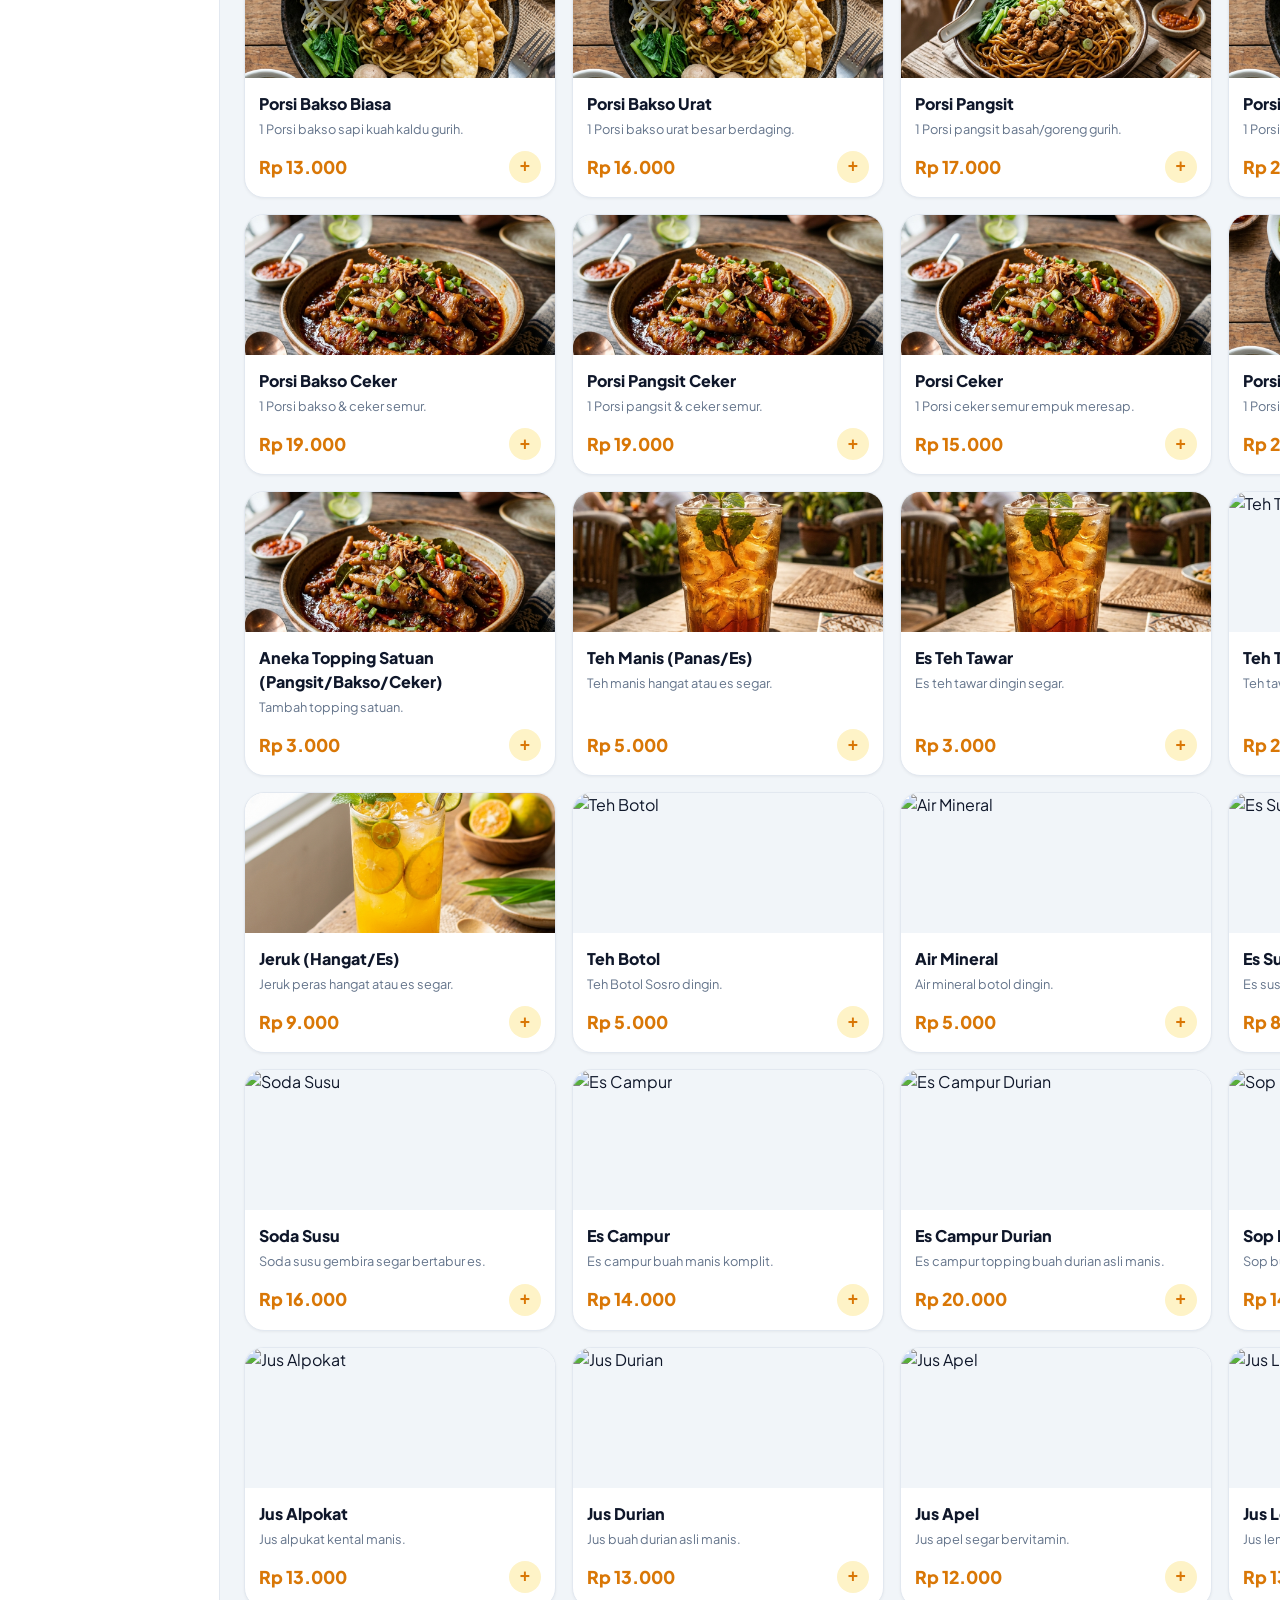
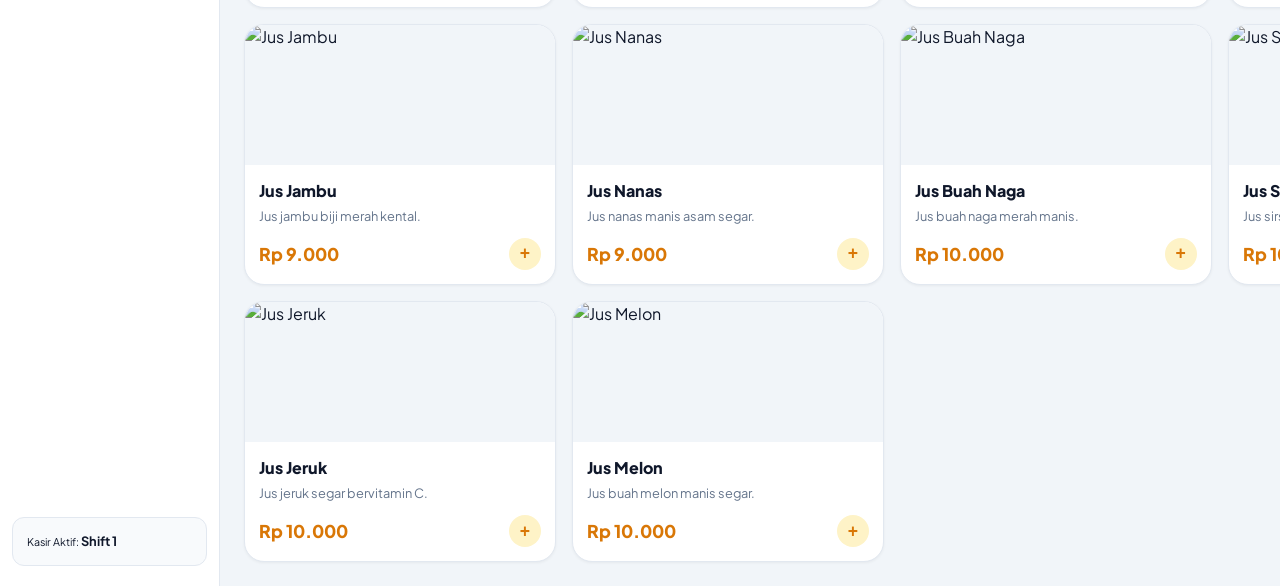
==== commit a296ff49: "fix: 100% audit menu names and prices against original Mie Ayam Bojoloro photo 1 and photo 2" ====
--- a/index.html
+++ b/index.html
@@ -100,7 +100,7 @@
               <div class="category-tabs" id="categoryTabs">
                 <button class="cat-tab active" data-cat="all">
                   <svg width="15" height="15" viewBox="0 0 24 24" fill="none" stroke="currentColor" stroke-width="2" stroke-linecap="round" stroke-linejoin="round"><rect x="3" y="3" width="7" height="7" rx="1.5"/><rect x="14" y="3" width="7" height="7" rx="1.5"/><rect x="14" y="14" width="7" height="7" rx="1.5"/><rect x="3" y="14" width="7" height="7" rx="1.5"/></svg>
-                  <span>Semua (116)</span>
+                  <span>Semua (114)</span>
                 </button>
                 <button class="cat-tab" data-cat="mie_ayam">
                   <svg width="15" height="15" viewBox="0 0 24 24" fill="none" stroke="currentColor" stroke-width="2" stroke-linecap="round" stroke-linejoin="round"><path d="M12 21a9 9 0 0 0 9-9H3a9 9 0 0 0 9 9Z"/><path d="M7 8V3M12 8V3M17 8V3"/></svg>
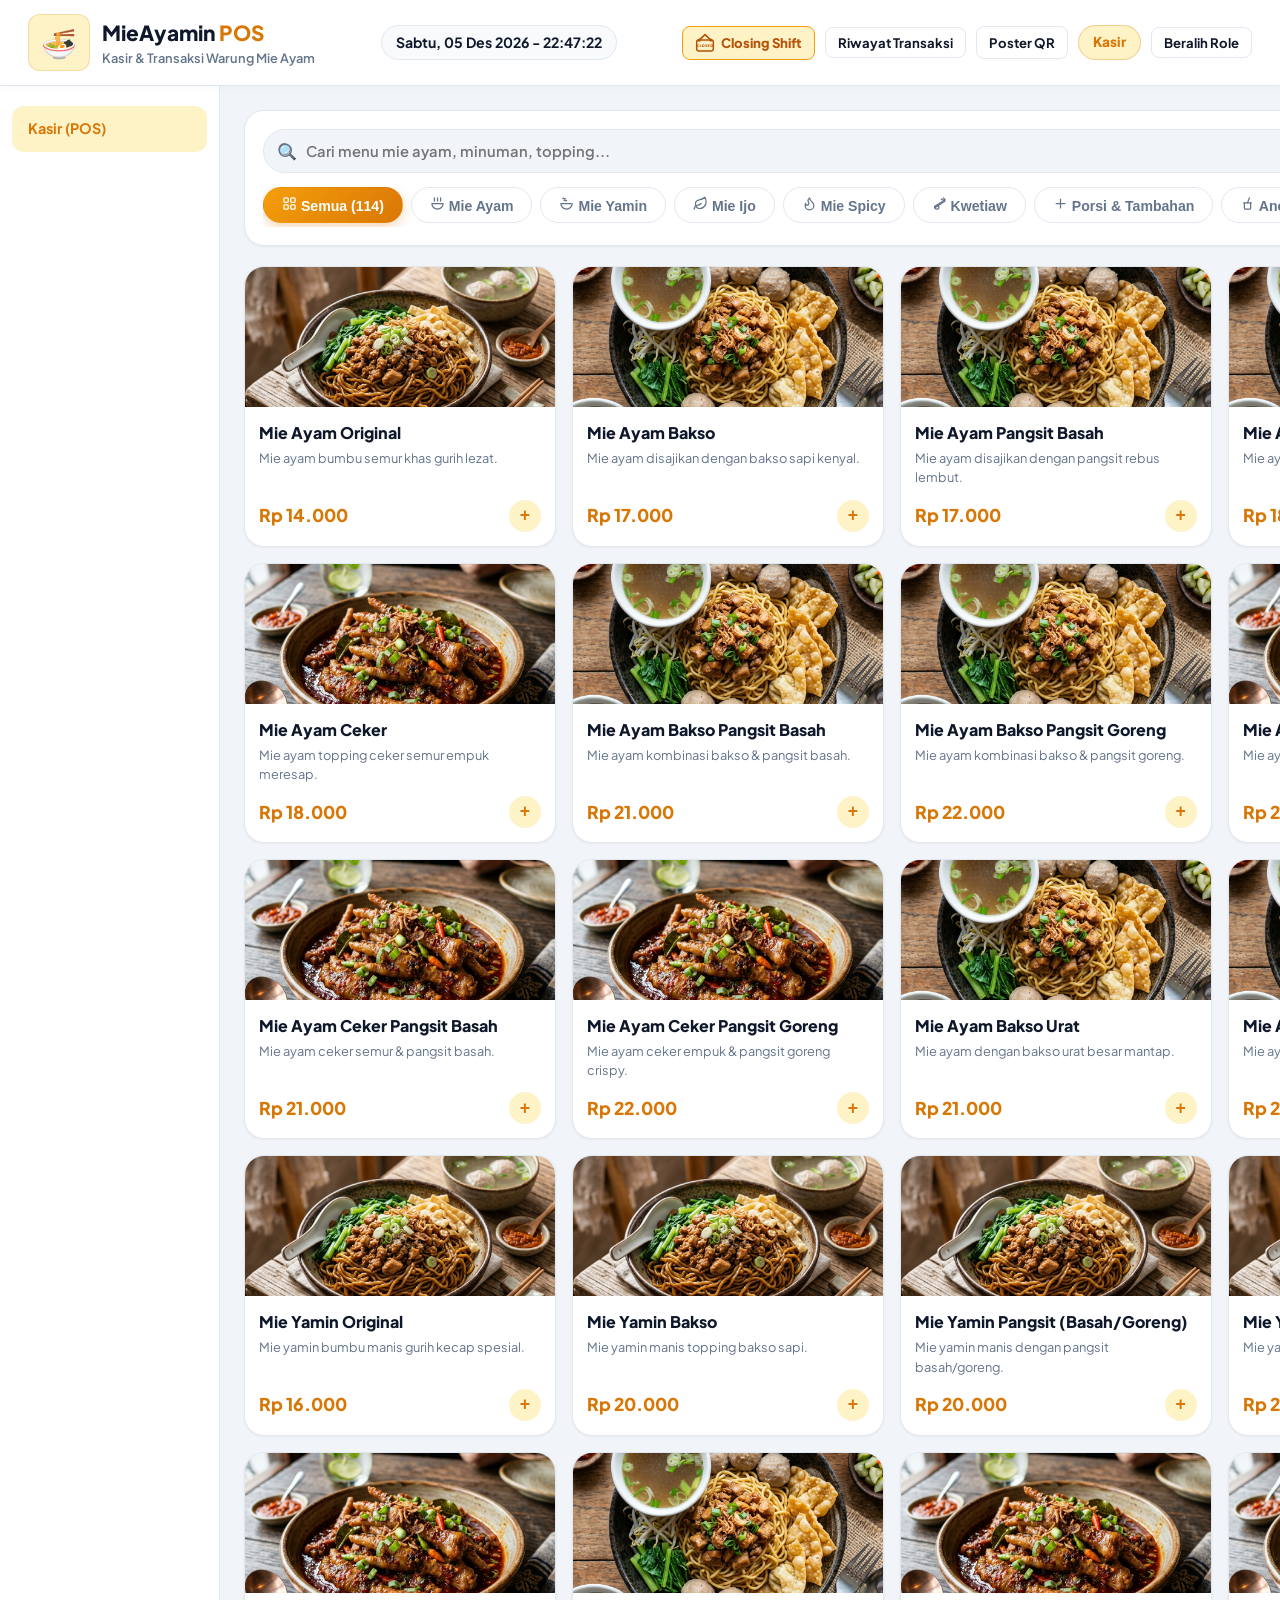
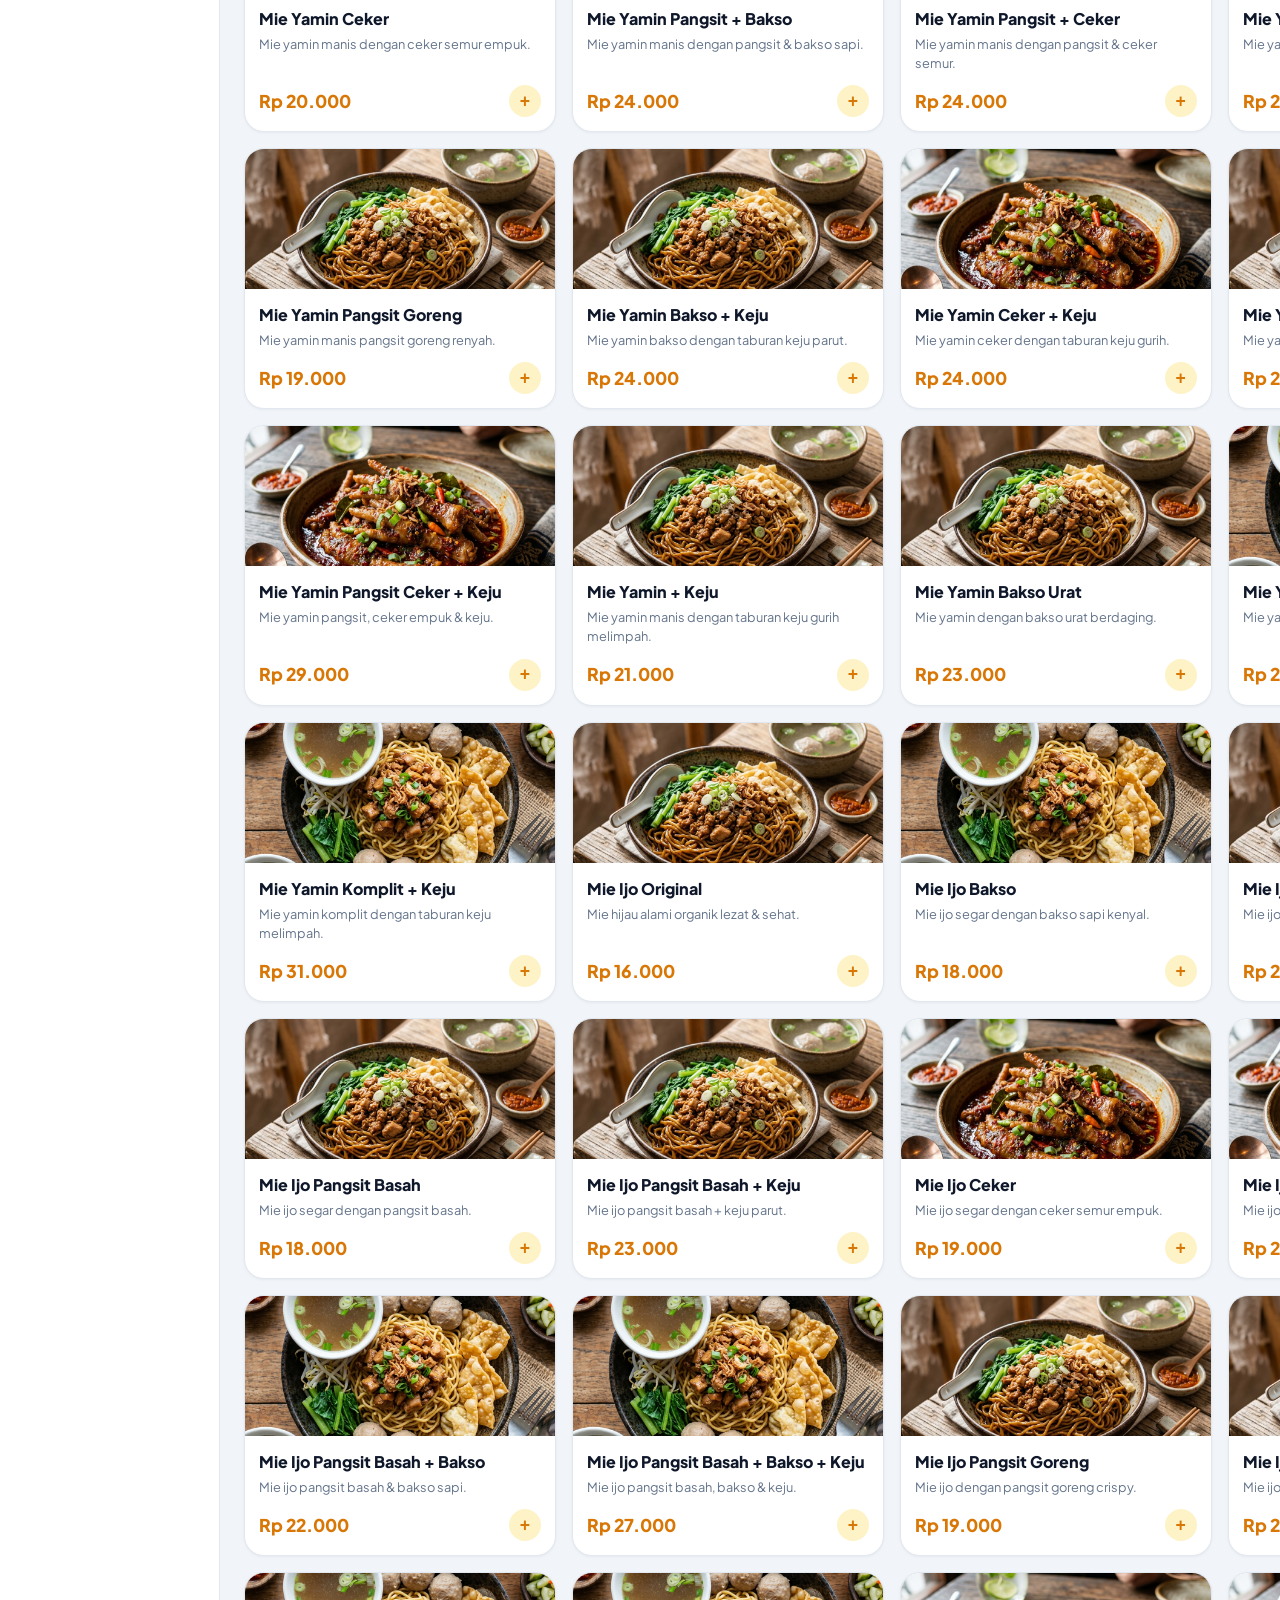
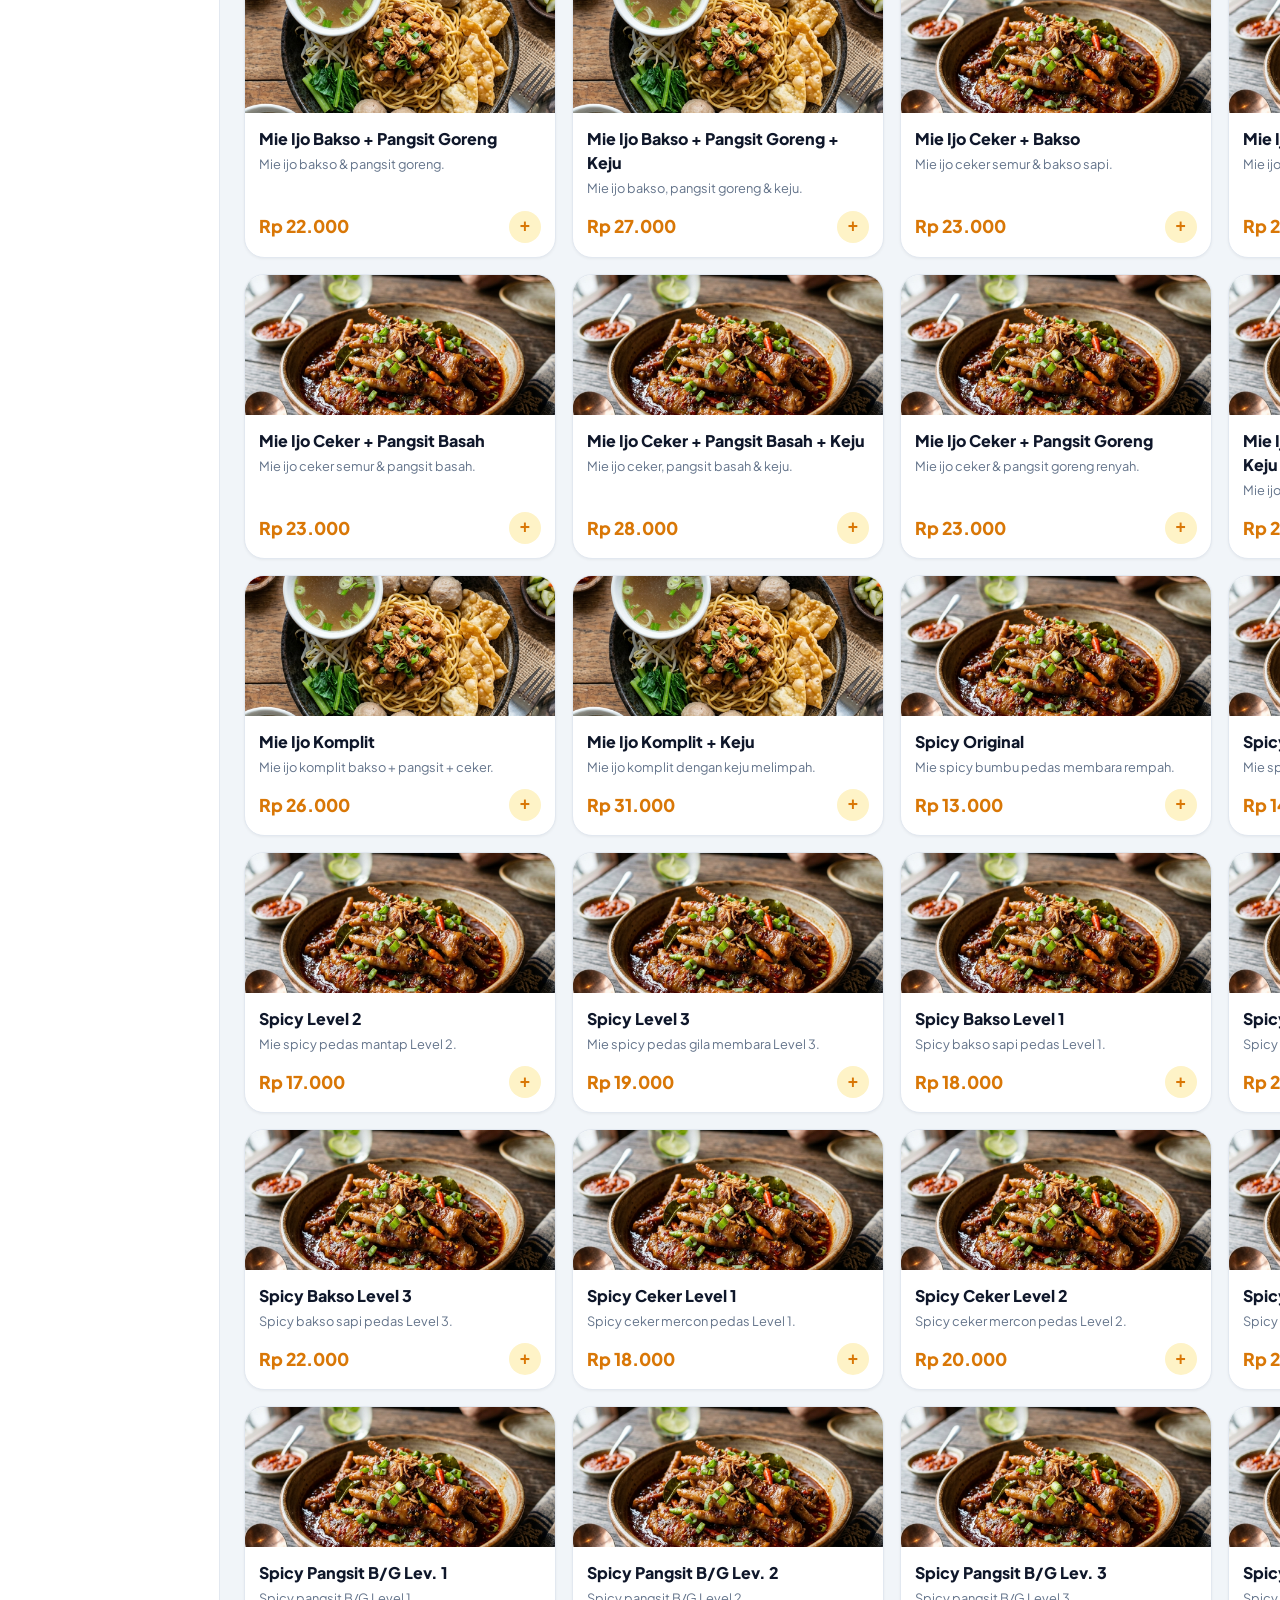
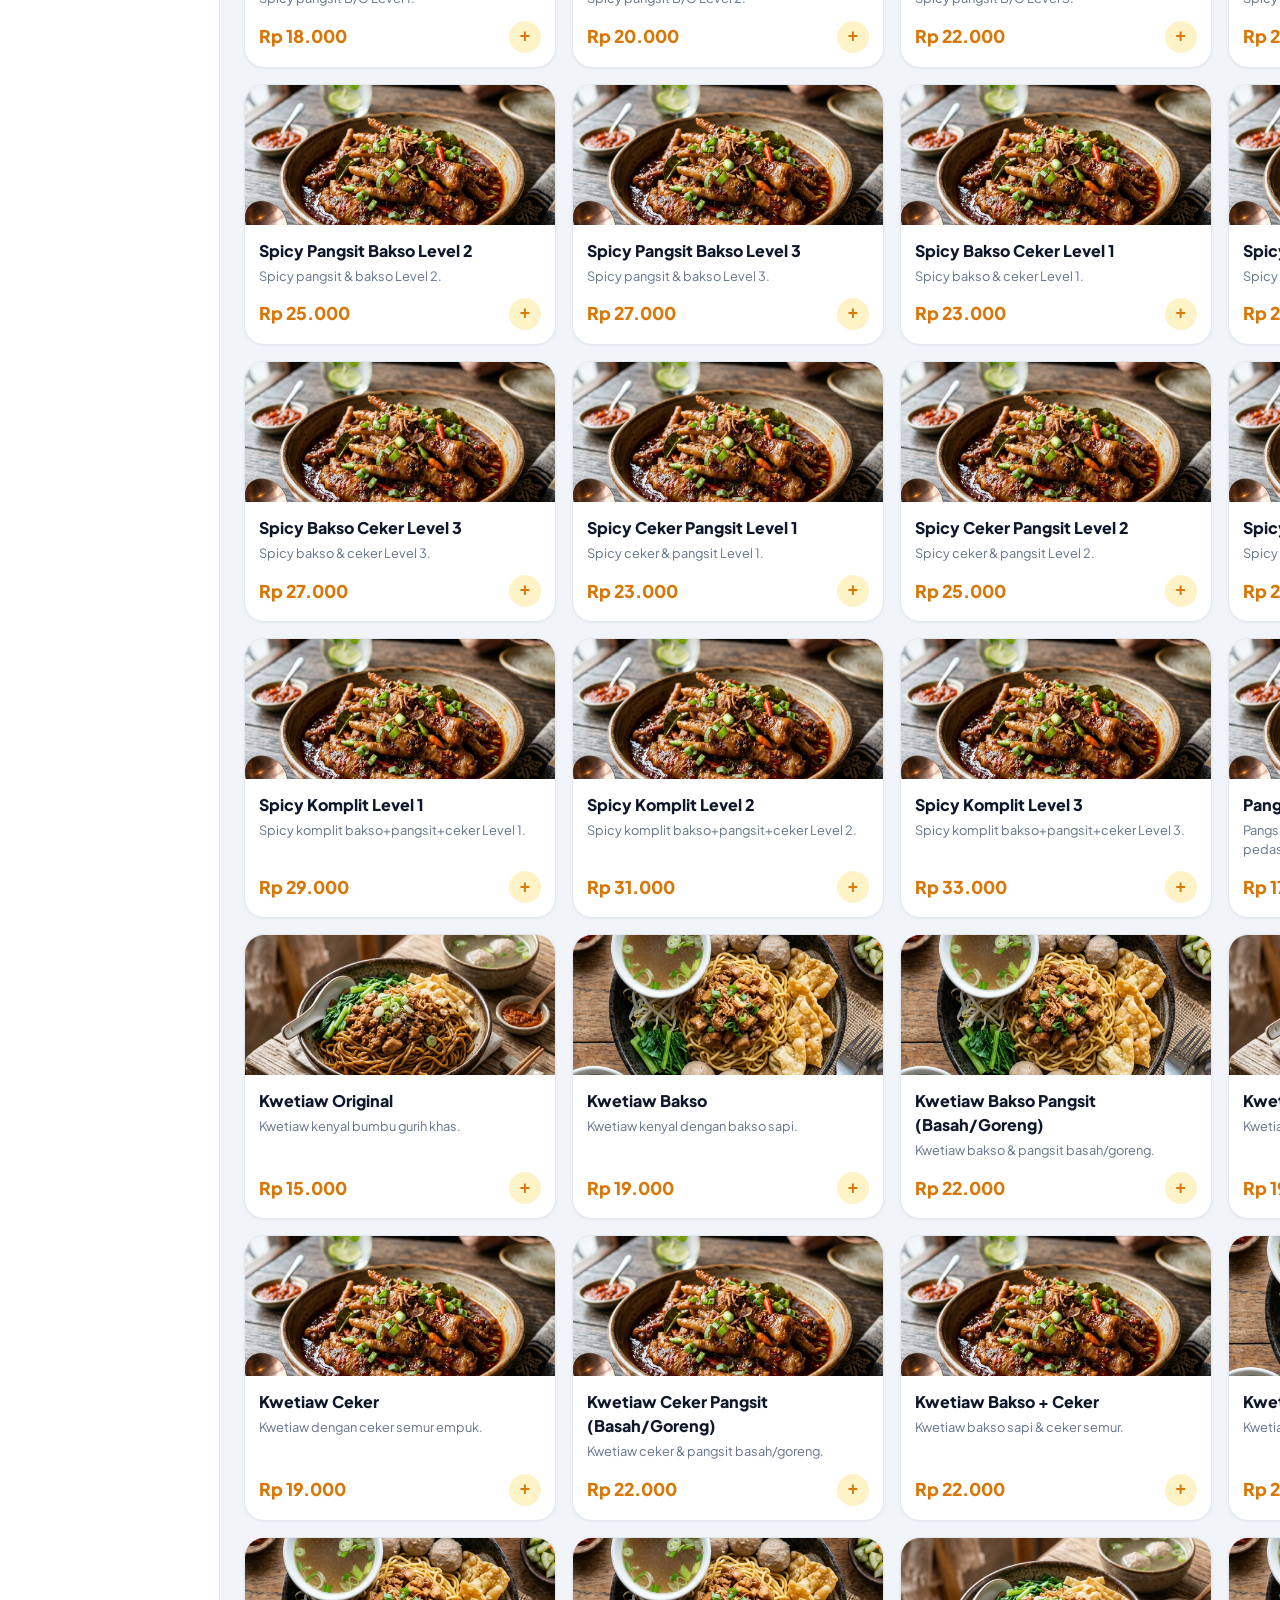
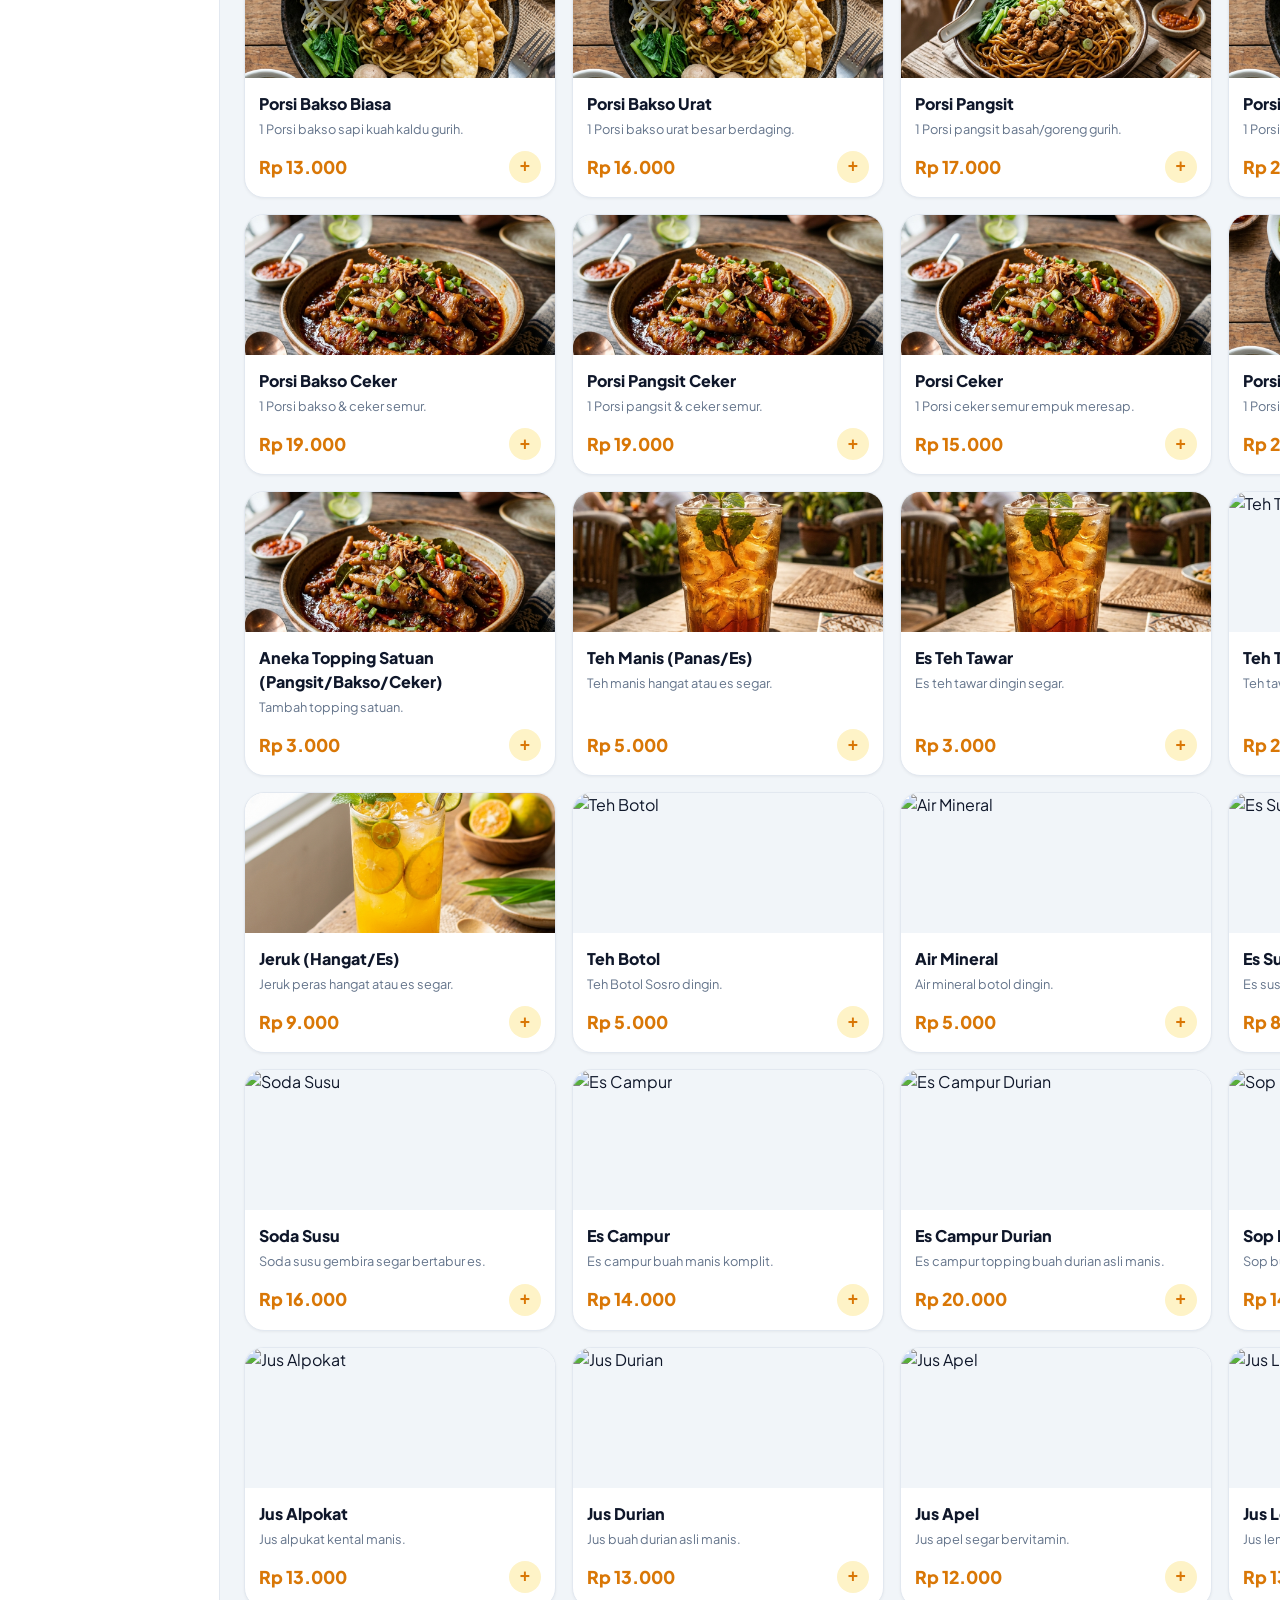
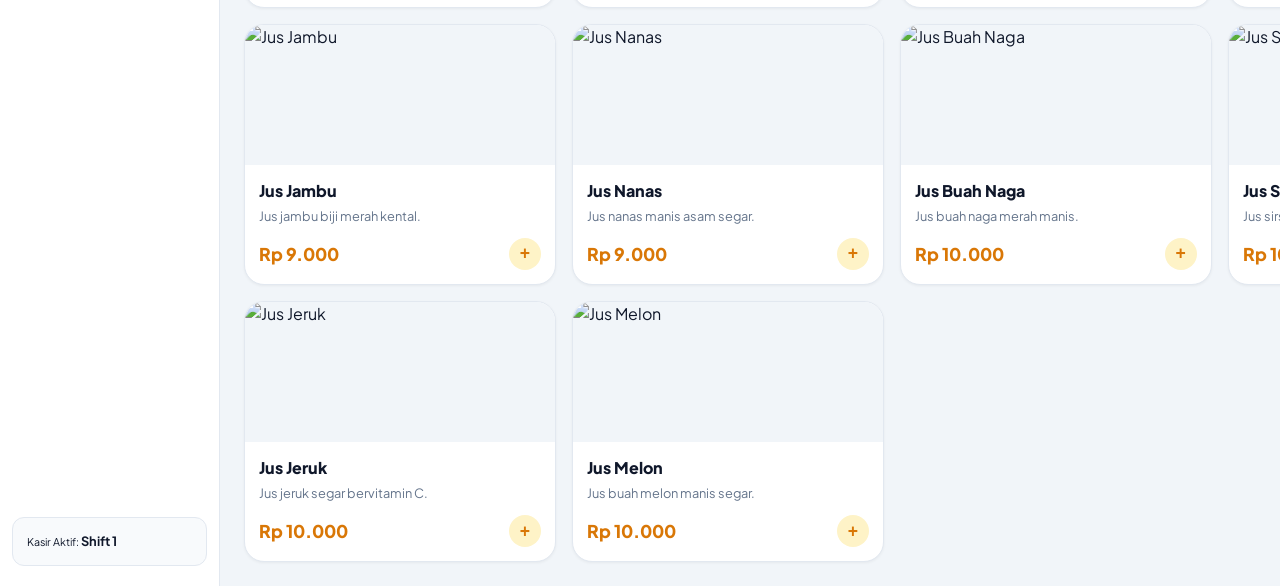
==== commit 91547718: "fix: sync admin dashboard top 4 summary metric card element IDs with admin.html HTML structure" ====
--- a/index.html
+++ b/index.html
@@ -1,521 +1,1332 @@
-<!DOCTYPE html>
+<!doctype html>
 <html lang="id">
-<head>
-  <meta charset="UTF-8">
-  <meta name="viewport" content="width=device-width, initial-scale=1.0">
-  <title>MieAyamin POS - Mode Kasir (Point of Sale)</title>
-  <!-- PWA & iOS Meta Tags -->
-  <link rel="manifest" href="manifest.json">
-  <meta name="theme-color" content="#d97706">
-  <meta name="apple-mobile-web-app-capable" content="yes">
-  <meta name="apple-mobile-web-app-status-bar-style" content="black-translucent">
-  <meta name="apple-mobile-web-app-title" content="MieAyamin POS">
-  <link rel="apple-touch-icon" href="images/icon.svg">
-  <!-- Google Fonts: Plus Jakarta Sans -->
-  <link rel="preconnect" href="https://fonts.googleapis.com">
-  <link rel="preconnect" href="https://fonts.gstatic.com" crossorigin>
-  <link href="https://fonts.googleapis.com/css2?family=Plus+Jakarta+Sans:wght@400;500;600;700;800&display=swap" rel="stylesheet">
-  <link rel="stylesheet" href="css/styles.css">
-</head>
-<body>
-
-  <!-- Top Bar / Header Kasir -->
-  <header class="app-header">
-    <div class="header-brand">
-      <div class="brand-icon">🍜</div>
-      <div class="brand-info">
-        <h1>MieAyamin <span>POS</span></h1>
-        <p class="brand-tagline">Kasir & Transaksi Warung Mie Ayam</p>
+  <head>
+    <meta charset="UTF-8" />
+    <meta name="viewport" content="width=device-width, initial-scale=1.0" />
+    <title>MieAyamin POS - Mode Kasir (Point of Sale)</title>
+    <!-- PWA & iOS Meta Tags -->
+    <link rel="manifest" href="manifest.json" />
+    <meta name="theme-color" content="#d97706" />
+    <meta name="apple-mobile-web-app-capable" content="yes" />
+    <meta
+      name="apple-mobile-web-app-status-bar-style"
+      content="black-translucent"
+    />
+    <meta name="apple-mobile-web-app-title" content="MieAyamin POS" />
+    <link rel="apple-touch-icon" href="images/icon.svg" />
+    <!-- Google Fonts: Plus Jakarta Sans -->
+    <link rel="preconnect" href="https://fonts.googleapis.com" />
+    <link rel="preconnect" href="https://fonts.gstatic.com" crossorigin />
+    <link
+      href="https://fonts.googleapis.com/css2?family=Plus+Jakarta+Sans:wght@400;500;600;700;800&display=swap"
+      rel="stylesheet"
+    />
+    <link rel="stylesheet" href="css/styles.css" />
+  </head>
+  <body>
+    <!-- Top Bar / Header Kasir -->
+    <header class="app-header">
+      <div class="header-brand">
+        <div class="brand-icon">🍜</div>
+        <div class="brand-info">
+          <h1>MieAyamin <span>POS</span></h1>
+          <p class="brand-tagline">Kasir & Transaksi Warung Mie Ayam</p>
+        </div>
+      </div>
+
+      <div class="header-center">
+        <div class="live-clock" id="liveClock"></div>
+      </div>
+
+      <div class="header-actions">
+        <button
+          class="btn btn-secondary btn-sm"
+          id="btnClosingShift"
+          title="Lakukan Closing Shift Harian & Setoran Kasir"
+          style="
+            background: #fef3c7;
+            color: #b45309;
+            border-color: #f59e0b;
+            font-weight: 800;
+            display: inline-flex;
+            align-items: center;
+            gap: 6px;
+          "
+        >
+          <svg
+            xmlns="http://www.w3.org/2000/svg"
+            width="20"
+            height="20"
+            viewBox="0 0 24 24"
+            fill="none"
+            stroke="currentColor"
+            stroke-width="2"
+            stroke-linecap="round"
+            stroke-linejoin="round"
+          >
+            <path d="M12 2L5 8.5M12 2L19 8.5" />
+            <circle cx="5" cy="8.5" r="1" fill="currentColor" />
+            <circle cx="19" cy="8.5" r="1" fill="currentColor" />
+            <rect
+              x="2"
+              y="8.5"
+              width="20"
+              height="13"
+              rx="2.5"
+              stroke-width="1.8"
+            />
+            <text
+              x="12"
+              y="17.2"
+              font-size="4.2"
+              font-weight="900"
+              font-family="system-ui, -apple-system, sans-serif"
+              text-anchor="middle"
+              fill="currentColor"
+              stroke="none"
+              letter-spacing="0.2"
+            >
+              CLOSED
+            </text>
+          </svg>
+          <span>Closing Shift</span>
+        </button>
+        <button
+          class="btn btn-secondary btn-sm"
+          id="btnKasirHistory"
+          title="Lihat Riwayat & Cetak Ulang Struk Transaksi"
+        >
+          <span>Riwayat Transaksi</span>
+        </button>
+        <a
+          href="poster_qr.html"
+          target="_blank"
+          class="btn btn-secondary btn-sm"
+          title="Cetak Poster QR Ulasan untuk Meja"
+        >
+          <span>Poster QR</span>
+        </a>
+        <div class="role-badge" title="Mode Kasir Aktif">
+          <span class="role-name">Kasir</span>
+        </div>
+        <button
+          class="btn btn-secondary btn-sm"
+          id="btnSwitchRoleModalTrigger"
+          title="Beralih Role (Kasir / Dapur / Owner)"
+        >
+          <span>Beralih Role</span>
+        </button>
+      </div>
+    </header>
+
+    <!-- Main Kasir Layout -->
+    <div class="app-container">
+      <!-- Sidebar Kasir Nav -->
+      <nav class="app-sidebar">
+        <ul class="nav-menu">
+          <li class="nav-item active">
+            <span class="nav-label">Kasir (POS)</span>
+          </li>
+        </ul>
+
+        <div class="sidebar-footer">
+          <div class="shift-info">
+            <small>Kasir Aktif:</small>
+            <strong id="cashierShiftName">Shift 1</strong>
+          </div>
+        </div>
+      </nav>
+
+      <!-- Main Content Area: POS -->
+      <main class="app-content">
+        <section class="tab-page active">
+          <div class="pos-layout">
+            <!-- Left Column: Menu Catalog -->
+            <div class="pos-catalog-column">
+              <!-- Search & Filters -->
+              <div class="catalog-header-bar">
+                <div class="catalog-header-top">
+                  <div
+                    class="search-box"
+                    style="
+                      position: relative;
+                      display: flex;
+                      align-items: center;
+                    "
+                  >
+                    <svg
+                      width="18"
+                      height="18"
+                      viewBox="0 0 24 24"
+                      fill="none"
+                      stroke="currentColor"
+                      stroke-width="2"
+                      stroke-linecap="round"
+                      stroke-linejoin="round"
+                      style="
+                        position: absolute;
+                        left: 14px;
+                        color: var(--text-muted);
+                        pointer-events: none;
+                      "
+                    >
+                      <circle cx="11" cy="11" r="8" />
+                      <path d="m21 21-4.3-4.3" />
+                    </svg>
+                    <input
+                      type="text"
+                      id="searchInput"
+                      placeholder="Cari menu mie ayam, minuman, topping..."
+                    />
+                  </div>
+                  <div class="view-toggle-btns">
+                    <button
+                      class="btn-view-toggle active"
+                      id="btnViewGrid"
+                      title="Tampilan Card Grid"
+                    >
+                      Grid
+                    </button>
+                    <button
+                      class="btn-view-toggle"
+                      id="btnViewList"
+                      title="Tampilan Daftar Ringkas"
+                    >
+                      Daftar
+                    </button>
+                  </div>
+                </div>
+
+                <!-- Klasifikasi Kategori Menu Mie Ayam Bojoloro -->
+                <div class="category-tabs" id="categoryTabs">
+                  <button class="cat-tab active" data-cat="all">
+                    <svg
+                      width="15"
+                      height="15"
+                      viewBox="0 0 24 24"
+                      fill="none"
+                      stroke="currentColor"
+                      stroke-width="2"
+                      stroke-linecap="round"
+                      stroke-linejoin="round"
+                    >
+                      <rect x="3" y="3" width="7" height="7" rx="1.5" />
+                      <rect x="14" y="3" width="7" height="7" rx="1.5" />
+                      <rect x="14" y="14" width="7" height="7" rx="1.5" />
+                      <rect x="3" y="14" width="7" height="7" rx="1.5" />
+                    </svg>
+                    <span>Semua (114)</span>
+                  </button>
+                  <button class="cat-tab" data-cat="mie_ayam">
+                    <svg
+                      width="15"
+                      height="15"
+                      viewBox="0 0 24 24"
+                      fill="none"
+                      stroke="currentColor"
+                      stroke-width="2"
+                      stroke-linecap="round"
+                      stroke-linejoin="round"
+                    >
+                      <path d="M12 21a9 9 0 0 0 9-9H3a9 9 0 0 0 9 9Z" />
+                      <path d="M7 8V3M12 8V3M17 8V3" />
+                    </svg>
+                    <span>Mie Ayam</span>
+                  </button>
+                  <button class="cat-tab" data-cat="mie_yamin">
+                    <svg
+                      width="15"
+                      height="15"
+                      viewBox="0 0 24 24"
+                      fill="none"
+                      stroke="currentColor"
+                      stroke-width="2"
+                      stroke-linecap="round"
+                      stroke-linejoin="round"
+                    >
+                      <path d="M12 21a9 9 0 0 0 9-9H3a9 9 0 0 0 9 9Z" />
+                      <path d="M8 7c.5-1 1.5-1 2 0s1.5 1 2 0" />
+                      <path d="M6 4c.5-1 1.5-1 2 0s1.5 1 2 0" />
+                    </svg>
+                    <span>Mie Yamin</span>
+                  </button>
+                  <button class="cat-tab" data-cat="mie_ijo">
+                    <svg
+                      width="15"
+                      height="15"
+                      viewBox="0 0 24 24"
+                      fill="none"
+                      stroke="currentColor"
+                      stroke-width="2"
+                      stroke-linecap="round"
+                      stroke-linejoin="round"
+                    >
+                      <path
+                        d="M11 20A7 7 0 0 1 9.8 6.1C15.5 5 17 4.4 19 2c1 2 2 4.1 2 7 0 6-4.5 11-10 11Z"
+                      />
+                      <path
+                        d="M2 21c0-3 1.85-5.36 5.08-6C9.5 14.52 12 13 13 12"
+                      />
+                    </svg>
+                    <span>Mie Ijo</span>
+                  </button>
+                  <button class="cat-tab" data-cat="mie_spicy">
+                    <svg
+                      width="15"
+                      height="15"
+                      viewBox="0 0 24 24"
+                      fill="none"
+                      stroke="currentColor"
+                      stroke-width="2"
+                      stroke-linecap="round"
+                      stroke-linejoin="round"
+                    >
+                      <path
+                        d="M8.5 14.5A2.5 2.5 0 0 0 11 12c0-1.38-.5-2-1-3-1.072-2.143-.224-4.054 2-6 .5 2.5 2 4.9 4 6.5 2 1.6 3 3.5 3 5.5a7 7 0 1 1-14 0c0-1.153.433-2.294 1-3a2.5 2.5 0 0 0 2.5 3Z"
+                      />
+                    </svg>
+                    <span>Mie Spicy</span>
+                  </button>
+                  <button class="cat-tab" data-cat="kwetiaw">
+                    <svg
+                      width="15"
+                      height="15"
+                      viewBox="0 0 24 24"
+                      fill="none"
+                      stroke="currentColor"
+                      stroke-width="2"
+                      stroke-linecap="round"
+                      stroke-linejoin="round"
+                    >
+                      <path d="m15 5 6 3-17 11" />
+                      <path d="m18 3 3 3-17 11" />
+                      <circle cx="8" cy="18" r="3" />
+                    </svg>
+                    <span>Kwetiaw</span>
+                  </button>
+                  <button class="cat-tab" data-cat="porsi_tambahan">
+                    <svg
+                      width="15"
+                      height="15"
+                      viewBox="0 0 24 24"
+                      fill="none"
+                      stroke="currentColor"
+                      stroke-width="2"
+                      stroke-linecap="round"
+                      stroke-linejoin="round"
+                    >
+                      <path d="M12 5v14M5 12h14" />
+                    </svg>
+                    <span>Porsi & Tambahan</span>
+                  </button>
+                  <button class="cat-tab" data-cat="minuman">
+                    <svg
+                      width="15"
+                      height="15"
+                      viewBox="0 0 24 24"
+                      fill="none"
+                      stroke="currentColor"
+                      stroke-width="2"
+                      stroke-linecap="round"
+                      stroke-linejoin="round"
+                    >
+                      <path d="M7 11v8a2 2 0 0 0 2 2h6a2 2 0 0 0 2-2v-8" />
+                      <path d="M6 11h12" />
+                      <path d="m15 3-3 8" />
+                    </svg>
+                    <span>Aneka Minuman</span>
+                  </button>
+                  <button class="cat-tab" data-cat="jus">
+                    <svg
+                      width="15"
+                      height="15"
+                      viewBox="0 0 24 24"
+                      fill="none"
+                      stroke="currentColor"
+                      stroke-width="2"
+                      stroke-linecap="round"
+                      stroke-linejoin="round"
+                    >
+                      <path d="M5 4h14l-2 7a6 6 0 0 1-12 0Z" />
+                      <path d="M12 17v4M8 21h8" />
+                      <path d="m15 2-4 9" />
+                    </svg>
+                    <span>Aneka Jus</span>
+                  </button>
+                </div>
+              </div>
+
+              <!-- Menu Cards Grid (Strict Max 4 Cards Per Row) -->
+              <div
+                class="menu-grid"
+                id="menuGrid"
+                style="
+                  display: grid;
+                  grid-template-columns: repeat(4, 1fr);
+                  gap: 16px;
+                "
+              >
+                <!-- Rendered via JS -->
+              </div>
+            </div>
+
+            <!-- Right Column: Cart Panel -->
+            <div class="pos-cart-column">
+              <div class="cart-card">
+                <div class="cart-header">
+                  <h3>Detail Pesanan</h3>
+                  <div style="display: flex; gap: 6px">
+                    <button
+                      class="btn btn-secondary btn-sm"
+                      id="btnHoldOrder"
+                      title="Simpan pesanan sementara (Hold)"
+                    >
+                      Hold
+                    </button>
+                    <button
+                      class="btn btn-secondary btn-sm"
+                      id="btnViewDrafts"
+                      title="Lihat pesanan yang disimpan"
+                    >
+                      Draft (<span id="draftCountBadge">0</span>)
+                    </button>
+                    <button
+                      class="btn-reset-cart"
+                      id="btnResetCart"
+                      title="Kosongkan Keranjang"
+                    >
+                      Reset
+                    </button>
+                  </div>
+                </div>
+
+                <!-- Order Info Inputs -->
+                <div class="order-meta-box">
+                  <div class="order-type-selector">
+                    <button class="btn-order-type active" data-type="dinein">
+                      Dine-in
+                    </button>
+                    <button class="btn-order-type" data-type="takeaway">
+                      Bungkus
+                    </button>
+                    <button class="btn-order-type" data-type="ojol">
+                      Ojol
+                    </button>
+                  </div>
+                  <div class="meta-row">
+                    <div class="meta-group">
+                      <label>NO. MEJA</label>
+                      <select id="tableSelect">
+                        <option value="Meja 01">Meja 01</option>
+                        <option value="Meja 02">Meja 02</option>
+                        <option value="Meja 03">Meja 03</option>
+                        <option value="Meja 04">Meja 04</option>
+                        <option value="Meja 05">Meja 05</option>
+                        <option value="Meja 06">Meja 06</option>
+                        <option value="Bawa Pulang">Bawa Pulang</option>
+                      </select>
+                    </div>
+                    <div class="meta-group flex-2">
+                      <label>PELANGGAN</label>
+                      <input
+                        type="text"
+                        id="customerNameInput"
+                        placeholder="Nama Pelanggan (opsional)"
+                      />
+                    </div>
+                  </div>
+                </div>
+
+                <!-- Cart Item List -->
+                <div class="cart-items-wrapper" id="cartItemsList">
+                  <!-- Rendered via JS -->
+                </div>
+
+                <!-- Cart Summary & Checkout Action -->
+                <div class="cart-footer">
+                  <div class="summary-line">
+                    <span>Subtotal</span>
+                    <strong id="cartSubtotal">Rp 0</strong>
+                  </div>
+                  <div class="summary-line text-muted">
+                    <span>Pajak (0%)</span>
+                    <strong id="cartTax">Rp 0</strong>
+                  </div>
+                  <div class="summary-line total-line">
+                    <span>Total Bayar</span>
+                    <strong id="cartTotal" class="text-primary">Rp 0</strong>
+                  </div>
+                  <button
+                    class="btn btn-primary btn-block btn-lg"
+                    id="btnCheckout"
+                    disabled
+                  >
+                    <span>PROSES PEMBAYARAN</span>
+                  </button>
+                </div>
+              </div>
+            </div>
+          </div>
+        </section>
+      </main>
+    </div>
+
+    <!-- MODAL: RIWAYAT TRANSAKSI KASIR -->
+    <div class="modal-overlay" id="kasirHistoryModal">
+      <div class="modal-card" style="max-width: 650px">
+        <div class="modal-header">
+          <h3>Riwayat Transaksi Kasir</h3>
+          <button class="btn-close" id="btnCloseKasirHistory">&times;</button>
+        </div>
+        <div class="modal-body">
+          <div style="margin-bottom: 12px">
+            <input
+              type="text"
+              id="searchKasirTxInput"
+              placeholder="Cari ID Transaksi / Nama Pelanggan / No. Meja..."
+              style="
+                width: 100%;
+                padding: 10px;
+                border-radius: 10px;
+                border: 1px solid var(--border-color);
+                font-size: 0.88rem;
+              "
+            />
+          </div>
+          <div
+            id="kasirHistoryList"
+            style="
+              display: flex;
+              flex-direction: column;
+              gap: 10px;
+              max-height: 400px;
+              overflow-y: auto;
+            "
+          >
+            <!-- Rendered via JS -->
+          </div>
+        </div>
+        <div class="modal-footer">
+          <button class="btn btn-secondary" id="btnCloseKasirHistoryFooter">
+            Tutup
+          </button>
+        </div>
       </div>
     </div>
 
-    <div class="header-center">
-      <div class="live-clock" id="liveClock"></div>
-    </div>
-
-    <div class="header-actions">
-      <button class="btn btn-secondary btn-sm" id="btnClosingShift" title="Lakukan Closing Shift Harian & Setoran Kasir" style="background:#fef3c7; color:#b45309; border-color:#f59e0b; font-weight:800; display:inline-flex; align-items:center; gap:6px;">
-        <svg xmlns="http://www.w3.org/2000/svg" width="20" height="20" viewBox="0 0 24 24" fill="none" stroke="currentColor" stroke-width="2" stroke-linecap="round" stroke-linejoin="round">
-          <path d="M12 2L5 8.5M12 2L19 8.5" />
-          <circle cx="5" cy="8.5" r="1" fill="currentColor" />
-          <circle cx="19" cy="8.5" r="1" fill="currentColor" />
-          <rect x="2" y="8.5" width="20" height="13" rx="2.5" stroke-width="1.8" />
-          <text x="12" y="17.2" font-size="4.2" font-weight="900" font-family="system-ui, -apple-system, sans-serif" text-anchor="middle" fill="currentColor" stroke="none" letter-spacing="0.2">CLOSED</text>
-        </svg>
-        <span>Closing Shift</span>
-      </button>
-      <button class="btn btn-secondary btn-sm" id="btnKasirHistory" title="Lihat Riwayat & Cetak Ulang Struk Transaksi">
-        <span>Riwayat Transaksi</span>
-      </button>
-      <a href="poster_qr.html" target="_blank" class="btn btn-secondary btn-sm" title="Cetak Poster QR Ulasan untuk Meja">
-        <span>Poster QR</span>
-      </a>
-      <div class="role-badge" title="Mode Kasir Aktif">
-        <span class="role-name">Kasir</span>
-      </div>
-      <button class="btn btn-secondary btn-sm" id="btnSwitchRoleModalTrigger" title="Beralih Role (Kasir / Dapur / Owner)">
-        <span>Beralih Role</span>
-      </button>
-    </div>
-  </header>
-
-  <!-- Main Kasir Layout -->
-  <div class="app-container">
-    <!-- Sidebar Kasir Nav -->
-    <nav class="app-sidebar">
-      <ul class="nav-menu">
-        <li class="nav-item active">
-          <span class="nav-label">Kasir (POS)</span>
-        </li>
-      </ul>
-
-      <div class="sidebar-footer">
-        <div class="shift-info">
-          <small>Kasir Aktif:</small>
-          <strong id="cashierShiftName">Shift 1</strong>
-        </div>
-      </div>
-    </nav>
-
-    <!-- Main Content Area: POS -->
-    <main class="app-content">
-      <section class="tab-page active">
-        <div class="pos-layout">
-          <!-- Left Column: Menu Catalog -->
-          <div class="pos-catalog-column">
-            <!-- Search & Filters -->
-            <div class="catalog-header-bar">
-              <div class="catalog-header-top">
-                <div class="search-box" style="position:relative; display:flex; align-items:center;">
-                  <svg width="18" height="18" viewBox="0 0 24 24" fill="none" stroke="currentColor" stroke-width="2" stroke-linecap="round" stroke-linejoin="round" style="position:absolute; left:14px; color:var(--text-muted); pointer-events:none;"><circle cx="11" cy="11" r="8"/><path d="m21 21-4.3-4.3"/></svg>
-                  <input type="text" id="searchInput" placeholder="Cari menu mie ayam, minuman, topping...">
-                </div>
-                <div class="view-toggle-btns">
-                  <button class="btn-view-toggle active" id="btnViewGrid" title="Tampilan Card Grid">Grid</button>
-                  <button class="btn-view-toggle" id="btnViewList" title="Tampilan Daftar Ringkas">Daftar</button>
-                </div>
-              </div>
-
-              <!-- Klasifikasi Kategori Menu Mie Ayam Bojoloro -->
-              <div class="category-tabs" id="categoryTabs">
-                <button class="cat-tab active" data-cat="all">
-                  <svg width="15" height="15" viewBox="0 0 24 24" fill="none" stroke="currentColor" stroke-width="2" stroke-linecap="round" stroke-linejoin="round"><rect x="3" y="3" width="7" height="7" rx="1.5"/><rect x="14" y="3" width="7" height="7" rx="1.5"/><rect x="14" y="14" width="7" height="7" rx="1.5"/><rect x="3" y="14" width="7" height="7" rx="1.5"/></svg>
-                  <span>Semua (114)</span>
-                </button>
-                <button class="cat-tab" data-cat="mie_ayam">
-                  <svg width="15" height="15" viewBox="0 0 24 24" fill="none" stroke="currentColor" stroke-width="2" stroke-linecap="round" stroke-linejoin="round"><path d="M12 21a9 9 0 0 0 9-9H3a9 9 0 0 0 9 9Z"/><path d="M7 8V3M12 8V3M17 8V3"/></svg>
-                  <span>Mie Ayam</span>
-                </button>
-                <button class="cat-tab" data-cat="mie_yamin">
-                  <svg width="15" height="15" viewBox="0 0 24 24" fill="none" stroke="currentColor" stroke-width="2" stroke-linecap="round" stroke-linejoin="round"><path d="M12 21a9 9 0 0 0 9-9H3a9 9 0 0 0 9 9Z"/><path d="M8 7c.5-1 1.5-1 2 0s1.5 1 2 0"/><path d="M6 4c.5-1 1.5-1 2 0s1.5 1 2 0"/></svg>
-                  <span>Mie Yamin</span>
-                </button>
-                <button class="cat-tab" data-cat="mie_ijo">
-                  <svg width="15" height="15" viewBox="0 0 24 24" fill="none" stroke="currentColor" stroke-width="2" stroke-linecap="round" stroke-linejoin="round"><path d="M11 20A7 7 0 0 1 9.8 6.1C15.5 5 17 4.4 19 2c1 2 2 4.1 2 7 0 6-4.5 11-10 11Z"/><path d="M2 21c0-3 1.85-5.36 5.08-6C9.5 14.52 12 13 13 12"/></svg>
-                  <span>Mie Ijo</span>
-                </button>
-                <button class="cat-tab" data-cat="mie_spicy">
-                  <svg width="15" height="15" viewBox="0 0 24 24" fill="none" stroke="currentColor" stroke-width="2" stroke-linecap="round" stroke-linejoin="round"><path d="M8.5 14.5A2.5 2.5 0 0 0 11 12c0-1.38-.5-2-1-3-1.072-2.143-.224-4.054 2-6 .5 2.5 2 4.9 4 6.5 2 1.6 3 3.5 3 5.5a7 7 0 1 1-14 0c0-1.153.433-2.294 1-3a2.5 2.5 0 0 0 2.5 3Z"/></svg>
-                  <span>Mie Spicy</span>
-                </button>
-                <button class="cat-tab" data-cat="kwetiaw">
-                  <svg width="15" height="15" viewBox="0 0 24 24" fill="none" stroke="currentColor" stroke-width="2" stroke-linecap="round" stroke-linejoin="round"><path d="m15 5 6 3-17 11"/><path d="m18 3 3 3-17 11"/><circle cx="8" cy="18" r="3"/></svg>
-                  <span>Kwetiaw</span>
-                </button>
-                <button class="cat-tab" data-cat="porsi_tambahan">
-                  <svg width="15" height="15" viewBox="0 0 24 24" fill="none" stroke="currentColor" stroke-width="2" stroke-linecap="round" stroke-linejoin="round"><path d="M12 5v14M5 12h14"/></svg>
-                  <span>Porsi & Tambahan</span>
-                </button>
-                <button class="cat-tab" data-cat="minuman">
-                  <svg width="15" height="15" viewBox="0 0 24 24" fill="none" stroke="currentColor" stroke-width="2" stroke-linecap="round" stroke-linejoin="round"><path d="M7 11v8a2 2 0 0 0 2 2h6a2 2 0 0 0 2-2v-8"/><path d="M6 11h12"/><path d="m15 3-3 8"/></svg>
-                  <span>Aneka Minuman</span>
-                </button>
-                <button class="cat-tab" data-cat="jus">
-                  <svg width="15" height="15" viewBox="0 0 24 24" fill="none" stroke="currentColor" stroke-width="2" stroke-linecap="round" stroke-linejoin="round"><path d="M5 4h14l-2 7a6 6 0 0 1-12 0Z"/><path d="M12 17v4M8 21h8"/><path d="m15 2-4 9"/></svg>
-                  <span>Aneka Jus</span>
-                </button>
-              </div>
-            </div>
-
-            <!-- Menu Cards Grid (Strict Max 4 Cards Per Row) -->
-            <div class="menu-grid" id="menuGrid" style="display:grid; grid-template-columns: repeat(4, 1fr); gap:16px;">
-              <!-- Rendered via JS -->
-            </div>
-          </div>
-
-          <!-- Right Column: Cart Panel -->
-          <div class="pos-cart-column">
-            <div class="cart-card">
-              <div class="cart-header">
-                <h3>Detail Pesanan</h3>
-                <div style="display:flex; gap:6px;">
-                  <button class="btn btn-secondary btn-sm" id="btnHoldOrder" title="Simpan pesanan sementara (Hold)">Hold</button>
-                  <button class="btn btn-secondary btn-sm" id="btnViewDrafts" title="Lihat pesanan yang disimpan">Draft (<span id="draftCountBadge">0</span>)</button>
-                  <button class="btn-reset-cart" id="btnResetCart" title="Kosongkan Keranjang">Reset</button>
-                </div>
-              </div>
-
-              <!-- Order Info Inputs -->
-              <div class="order-meta-box">
-                <div class="order-type-selector">
-                  <button class="btn-order-type active" data-type="dinein">Dine-in</button>
-                  <button class="btn-order-type" data-type="takeaway">Bungkus</button>
-                  <button class="btn-order-type" data-type="ojol">Ojol</button>
-                </div>
-                <div class="meta-row">
-                  <div class="meta-group">
-                    <label>NO. MEJA</label>
-                    <select id="tableSelect">
-                      <option value="Meja 01">Meja 01</option>
-                      <option value="Meja 02">Meja 02</option>
-                      <option value="Meja 03">Meja 03</option>
-                      <option value="Meja 04">Meja 04</option>
-                      <option value="Meja 05">Meja 05</option>
-                      <option value="Meja 06">Meja 06</option>
-                      <option value="Bawa Pulang">Bawa Pulang</option>
-                    </select>
-                  </div>
-                  <div class="meta-group flex-2">
-                    <label>PELANGGAN</label>
-                    <input type="text" id="customerNameInput" placeholder="Nama Pelanggan (opsional)">
-                  </div>
-                </div>
-              </div>
-
-              <!-- Cart Item List -->
-              <div class="cart-items-wrapper" id="cartItemsList">
-                <!-- Rendered via JS -->
-              </div>
-
-              <!-- Cart Summary & Checkout Action -->
-              <div class="cart-footer">
-                <div class="summary-line">
-                  <span>Subtotal</span>
-                  <strong id="cartSubtotal">Rp 0</strong>
-                </div>
-                <div class="summary-line text-muted">
-                  <span>Pajak (0%)</span>
-                  <strong id="cartTax">Rp 0</strong>
-                </div>
-                <div class="summary-line total-line">
-                  <span>Total Bayar</span>
-                  <strong id="cartTotal" class="text-primary">Rp 0</strong>
-                </div>
-                <button class="btn btn-primary btn-block btn-lg" id="btnCheckout" disabled>
-                  <span>PROSES PEMBAYARAN</span>
-                </button>
-              </div>
-            </div>
-          </div>
-        </div>
-      </section>
-    </main>
-  </div>
-
-  <!-- MODAL: RIWAYAT TRANSAKSI KASIR -->
-  <div class="modal-overlay" id="kasirHistoryModal">
-    <div class="modal-card" style="max-width: 650px;">
-      <div class="modal-header">
-        <h3>Riwayat Transaksi Kasir</h3>
-        <button class="btn-close" id="btnCloseKasirHistory">&times;</button>
-      </div>
-      <div class="modal-body">
-        <div style="margin-bottom:12px;">
-          <input type="text" id="searchKasirTxInput" placeholder="Cari ID Transaksi / Nama Pelanggan / No. Meja..." style="width:100%; padding:10px; border-radius:10px; border:1px solid var(--border-color); font-size:0.88rem;">
-        </div>
-        <div id="kasirHistoryList" style="display:flex; flex-direction:column; gap:10px; max-height:400px; overflow-y:auto;">
-          <!-- Rendered via JS -->
-        </div>
-      </div>
-      <div class="modal-footer">
-        <button class="btn btn-secondary" id="btnCloseKasirHistoryFooter">Tutup</button>
+    <!-- MODAL: SWITCH ROLE SELECTOR -->
+    <div class="modal-overlay" id="switchRoleModal">
+      <div class="modal-card modal-sm">
+        <div class="modal-header">
+          <h3>Beralih Role Pengguna</h3>
+          <button class="btn-close" id="btnCloseSwitchRole">&times;</button>
+        </div>
+        <div
+          class="modal-body"
+          style="display: flex; flex-direction: column; gap: 12px"
+        >
+          <a
+            href="kasir.html"
+            class="btn btn-secondary btn-lg"
+            style="justify-content: flex-start"
+          >
+            <div style="text-align: left">
+              <strong>Mode Kasir (POS)</strong>
+              <small style="display: block; color: var(--text-muted)"
+                >Pencatatan pesanan & transaksi kasir</small
+              >
+            </div>
+          </a>
+          <a
+            href="dapur.html"
+            class="btn btn-secondary btn-lg"
+            style="justify-content: flex-start"
+          >
+            <div style="text-align: left">
+              <strong>Mode Dapur (KDS)</strong>
+              <small style="display: block; color: var(--text-muted)"
+                >Layar antrean masakan real-time</small
+              >
+            </div>
+          </a>
+          <button
+            class="btn btn-secondary btn-lg"
+            id="btnSelectOwnerRole"
+            style="justify-content: flex-start; text-align: left"
+          >
+            <div>
+              <strong>Mode Owner (Admin)</strong>
+              <small style="display: block; color: var(--text-muted)"
+                >Laporan omset, kelola stok & foto (PIN 9999)</small
+              >
+            </div>
+          </button>
+        </div>
       </div>
     </div>
-  </div>
-
-  <!-- MODAL: SWITCH ROLE SELECTOR -->
-  <div class="modal-overlay" id="switchRoleModal">
-    <div class="modal-card modal-sm">
-      <div class="modal-header">
-        <h3>Beralih Role Pengguna</h3>
-        <button class="btn-close" id="btnCloseSwitchRole">&times;</button>
-      </div>
-      <div class="modal-body" style="display:flex; flex-direction:column; gap:12px;">
-        <a href="kasir.html" class="btn btn-secondary btn-lg" style="justify-content:flex-start;">
-          <div style="text-align:left;">
-            <strong>Mode Kasir (POS)</strong>
-            <small style="display:block; color:var(--text-muted);">Pencatatan pesanan & transaksi kasir</small>
+
+    <!-- MODAL: OWNER PIN CHECK -->
+    <div class="modal-overlay" id="portalPinModal">
+      <div class="modal-card modal-sm">
+        <div class="modal-header">
+          <h3>Verifikasi PIN Owner</h3>
+          <button class="btn-close" id="btnClosePortalPin">&times;</button>
+        </div>
+        <div class="modal-body">
+          <label
+            style="
+              font-weight: 700;
+              font-size: 0.85rem;
+              color: var(--text-muted);
+              display: block;
+              margin-bottom: 8px;
+            "
+            >Masukkan PIN Keamanan Owner:</label
+          >
+          <input
+            type="password"
+            id="portalPinDisplay"
+            readonly
+            placeholder="••••"
+            style="
+              background: var(--bg-card-subtle);
+              border: 2px solid var(--border-color);
+              color: var(--text-main);
+              text-align: center;
+              font-size: 1.5rem;
+              letter-spacing: 6px;
+              margin-bottom: 14px;
+              width: 100%;
+              border-radius: 12px;
+              padding: 10px;
+            "
+          />
+          <div
+            class="keypad-grid"
+            style="
+              display: grid;
+              grid-template-columns: repeat(3, 1fr);
+              gap: 8px;
+            "
+          >
+            <button class="keypad-btn owner-pin-key" data-key="1">1</button>
+            <button class="keypad-btn owner-pin-key" data-key="2">2</button>
+            <button class="keypad-btn owner-pin-key" data-key="3">3</button>
+            <button class="keypad-btn owner-pin-key" data-key="4">4</button>
+            <button class="keypad-btn owner-pin-key" data-key="5">5</button>
+            <button class="keypad-btn owner-pin-key" data-key="6">6</button>
+            <button class="keypad-btn owner-pin-key" data-key="7">7</button>
+            <button class="keypad-btn owner-pin-key" data-key="8">8</button>
+            <button class="keypad-btn owner-pin-key" data-key="9">9</button>
+            <button
+              class="keypad-btn owner-pin-key key-danger"
+              data-key="C"
+              style="background: #fee2e2; color: #ef4444"
+            >
+              C
+            </button>
+            <button class="keypad-btn owner-pin-key" data-key="0">0</button>
+            <button
+              class="keypad-btn owner-pin-key key-success"
+              data-key="OK"
+              style="background: #d1fae5; color: #059669"
+            >
+              OK
+            </button>
           </div>
-        </a>
-        <a href="dapur.html" class="btn btn-secondary btn-lg" style="justify-content:flex-start;">
-          <div style="text-align:left;">
-            <strong>Mode Dapur (KDS)</strong>
-            <small style="display:block; color:var(--text-muted);">Layar antrean masakan real-time</small>
-          </div>
-        </a>
-        <button class="btn btn-secondary btn-lg" id="btnSelectOwnerRole" style="justify-content:flex-start; text-align:left;">
-          <div>
-            <strong>Mode Owner (Admin)</strong>
-            <small style="display:block; color:var(--text-muted);">Laporan omset, kelola stok & foto (PIN 9999)</small>
-          </div>
-        </button>
+          <small
+            style="
+              color: var(--text-muted);
+              display: block;
+              text-align: center;
+              margin-top: 10px;
+            "
+            >PIN Default Owner: <code>9999</code></small
+          >
+        </div>
       </div>
     </div>
-  </div>
-
-  <!-- MODAL: OWNER PIN CHECK -->
-  <div class="modal-overlay" id="portalPinModal">
-    <div class="modal-card modal-sm">
-      <div class="modal-header">
-        <h3>Verifikasi PIN Owner</h3>
-        <button class="btn-close" id="btnClosePortalPin">&times;</button>
-      </div>
-      <div class="modal-body">
-        <label style="font-weight:700; font-size:0.85rem; color:var(--text-muted); display:block; margin-bottom:8px;">Masukkan PIN Keamanan Owner:</label>
-        <input type="password" id="portalPinDisplay" readonly placeholder="••••" style="background:var(--bg-card-subtle); border:2px solid var(--border-color); color:var(--text-main); text-align:center; font-size:1.5rem; letter-spacing:6px; margin-bottom:14px; width:100%; border-radius:12px; padding:10px;">
-        <div class="keypad-grid" style="display:grid; grid-template-columns:repeat(3, 1fr); gap:8px;">
-          <button class="keypad-btn owner-pin-key" data-key="1">1</button>
-          <button class="keypad-btn owner-pin-key" data-key="2">2</button>
-          <button class="keypad-btn owner-pin-key" data-key="3">3</button>
-          <button class="keypad-btn owner-pin-key" data-key="4">4</button>
-          <button class="keypad-btn owner-pin-key" data-key="5">5</button>
-          <button class="keypad-btn owner-pin-key" data-key="6">6</button>
-          <button class="keypad-btn owner-pin-key" data-key="7">7</button>
-          <button class="keypad-btn owner-pin-key" data-key="8">8</button>
-          <button class="keypad-btn owner-pin-key" data-key="9">9</button>
-          <button class="keypad-btn owner-pin-key key-danger" data-key="C" style="background:#fee2e2; color:#ef4444;">C</button>
-          <button class="keypad-btn owner-pin-key" data-key="0">0</button>
-          <button class="keypad-btn owner-pin-key key-success" data-key="OK" style="background:#d1fae5; color:#059669;">OK</button>
-        </div>
-        <small style="color:var(--text-muted); display:block; text-align:center; margin-top:10px;">PIN Default Owner: <code>9999</code></small>
+
+    <!-- MODAL: DRAFT HELD ORDERS -->
+    <div class="modal-overlay" id="holdOrdersModal">
+      <div class="modal-card">
+        <div class="modal-header">
+          <h3>Daftar Pesanan Di-Hold (Drafts)</h3>
+          <button class="btn-close" id="btnCloseHoldOrders">&times;</button>
+        </div>
+        <div class="modal-body">
+          <div
+            id="holdOrdersList"
+            style="display: flex; flex-direction: column; gap: 10px"
+          ></div>
+        </div>
+        <div class="modal-footer">
+          <button class="btn btn-secondary" id="btnCancelHoldOrders">
+            Tutup
+          </button>
+        </div>
       </div>
     </div>
-  </div>
-
-  <!-- MODAL: DRAFT HELD ORDERS -->
-  <div class="modal-overlay" id="holdOrdersModal">
-    <div class="modal-card">
-      <div class="modal-header">
-        <h3>Daftar Pesanan Di-Hold (Drafts)</h3>
-        <button class="btn-close" id="btnCloseHoldOrders">&times;</button>
-      </div>
-      <div class="modal-body">
-        <div id="holdOrdersList" style="display:flex; flex-direction:column; gap:10px;"></div>
-      </div>
-      <div class="modal-footer">
-        <button class="btn btn-secondary" id="btnCancelHoldOrders">Tutup</button>
+
+    <!-- MODAL: CHECKOUT & PEMBAYARAN -->
+    <div class="modal-overlay" id="checkoutModal">
+      <div class="modal-card">
+        <div class="modal-header">
+          <h3>Pembayaran Transaksi Kasir</h3>
+          <button class="btn-close" id="btnCloseCheckout">&times;</button>
+        </div>
+        <div class="modal-body">
+          <div
+            class="checkout-method-selector"
+            style="display: flex; gap: 10px; margin-bottom: 14px"
+          >
+            <button
+              class="btn-pay-method active"
+              data-method="Tunai"
+              style="flex: 1"
+            >
+              Tunai
+            </button>
+            <button class="btn-pay-method" data-method="QRIS" style="flex: 1">
+              QRIS
+            </button>
+            <button
+              class="btn-pay-method"
+              data-method="Transfer"
+              style="flex: 1"
+            >
+              Transfer / EDC
+            </button>
+          </div>
+
+          <div
+            class="checkout-summary-box"
+            style="
+              background: var(--bg-card-subtle);
+              padding: 12px 16px;
+              border-radius: 12px;
+              margin-bottom: 12px;
+              border: 1px solid var(--border-color);
+            "
+          >
+            <div class="checkout-detail-item">
+              <span>Subtotal:</span><strong id="checkoutSubtotal">Rp 0</strong>
+            </div>
+            <div class="checkout-detail-item">
+              <span>Pajak (0%):</span><strong id="checkoutTax">Rp 0</strong>
+            </div>
+            <div
+              class="checkout-detail-item total-row"
+              style="margin-top: 4px; font-size: 1.2rem"
+            >
+              <span>Total Tagihan:</span
+              ><strong
+                id="checkoutGrandTotal"
+                style="color: var(--primary); font-size: 1.35rem"
+                >Rp 0</strong
+              >
+            </div>
+          </div>
+
+          <div id="cashPaymentGroup" class="form-group">
+            <label
+              style="
+                font-weight: 800;
+                font-size: 0.85rem;
+                margin-bottom: 4px;
+                display: block;
+                color: var(--text-muted);
+              "
+              >PECAHAN QUICK-CASH:</label
+            >
+            <div class="quick-cash-grid" style="margin-bottom: 10px">
+              <button class="btn-quick-cash" data-cash="pas">Uang Pas</button>
+              <button class="btn-quick-cash" data-cash="20000">
+                Rp 20.000
+              </button>
+              <button class="btn-quick-cash" data-cash="50000">
+                Rp 50.000
+              </button>
+              <button class="btn-quick-cash" data-cash="100000">
+                Rp 100.000
+              </button>
+            </div>
+
+            <div
+              style="
+                display: grid;
+                grid-template-columns: 1fr 1fr;
+                gap: 10px;
+                margin-bottom: 10px;
+                align-items: center;
+              "
+            >
+              <div>
+                <label
+                  style="
+                    font-weight: 800;
+                    font-size: 0.8rem;
+                    margin-bottom: 4px;
+                    display: block;
+                    color: var(--text-muted);
+                  "
+                  >JUMLAH DITERIMA (RP):</label
+                >
+                <input
+                  type="number"
+                  id="payGivenInput"
+                  placeholder="0"
+                  style="
+                    font-size: 1.25rem;
+                    font-weight: 800;
+                    width: 100%;
+                    padding: 8px 10px;
+                    border-radius: 10px;
+                    border: 2px solid var(--border-color);
+                    text-align: right;
+                  "
+                />
+              </div>
+              <div
+                style="
+                  background: #d1fae5;
+                  padding: 8px 12px;
+                  border-radius: 10px;
+                  text-align: center;
+                  border: 1px solid #10b981;
+                "
+              >
+                <span
+                  style="
+                    font-weight: 700;
+                    color: #065f46;
+                    font-size: 0.75rem;
+                    display: block;
+                  "
+                  >UANG KEMBALIAN</span
+                >
+                <strong
+                  id="payChangeText"
+                  style="color: #047857; font-size: 1.35rem"
+                  >Rp 0</strong
+                >
+              </div>
+            </div>
+
+            <div class="numpad-container" style="gap: 6px">
+              <button class="keypad-btn cashier-numpad" data-num="1">1</button>
+              <button class="keypad-btn cashier-numpad" data-num="2">2</button>
+              <button class="keypad-btn cashier-numpad" data-num="3">3</button>
+              <button class="keypad-btn cashier-numpad" data-num="4">4</button>
+              <button class="keypad-btn cashier-numpad" data-num="5">5</button>
+              <button class="keypad-btn cashier-numpad" data-num="6">6</button>
+              <button class="keypad-btn cashier-numpad" data-num="7">7</button>
+              <button class="keypad-btn cashier-numpad" data-num="8">8</button>
+              <button class="keypad-btn cashier-numpad" data-num="9">9</button>
+              <button
+                class="keypad-btn cashier-numpad key-danger"
+                data-num="C"
+                style="background: #fee2e2; color: #ef4444"
+              >
+                C
+              </button>
+              <button class="keypad-btn cashier-numpad" data-num="0">0</button>
+              <button class="keypad-btn cashier-numpad" data-num="00">
+                00
+              </button>
+            </div>
+          </div>
+        </div>
+        <div class="modal-footer">
+          <button class="btn btn-secondary" id="btnCancelCheckout">
+            Batal
+          </button>
+          <button
+            class="btn btn-primary btn-lg"
+            id="btnConfirmPay"
+            style="flex: 1"
+          >
+            Selesaikan & Bayar
+          </button>
+        </div>
       </div>
     </div>
-  </div>
-
-  <!-- MODAL: CHECKOUT & PEMBAYARAN -->
-  <div class="modal-overlay" id="checkoutModal">
-    <div class="modal-card">
-      <div class="modal-header">
-        <h3>Pembayaran Transaksi Kasir</h3>
-        <button class="btn-close" id="btnCloseCheckout">&times;</button>
-      </div>
-      <div class="modal-body">
-        <div class="checkout-method-selector" style="display:flex; gap:10px; margin-bottom:14px;">
-          <button class="btn-pay-method active" data-method="Tunai" style="flex:1;">Tunai</button>
-          <button class="btn-pay-method" data-method="QRIS" style="flex:1;">QRIS</button>
-          <button class="btn-pay-method" data-method="Transfer" style="flex:1;">Transfer / EDC</button>
-        </div>
-
-        <div class="checkout-summary-box" style="background:var(--bg-card-subtle); padding:12px 16px; border-radius:12px; margin-bottom:12px; border:1px solid var(--border-color);">
-          <div class="checkout-detail-item"><span>Subtotal:</span><strong id="checkoutSubtotal">Rp 0</strong></div>
-          <div class="checkout-detail-item"><span>Pajak (0%):</span><strong id="checkoutTax">Rp 0</strong></div>
-          <div class="checkout-detail-item total-row" style="margin-top:4px; font-size:1.2rem;"><span>Total Tagihan:</span><strong id="checkoutGrandTotal" style="color:var(--primary); font-size:1.35rem;">Rp 0</strong></div>
-        </div>
-
-        <div id="cashPaymentGroup" class="form-group">
-          <label style="font-weight:800; font-size:0.85rem; margin-bottom:4px; display:block; color:var(--text-muted);">PECAHAN QUICK-CASH:</label>
-          <div class="quick-cash-grid" style="margin-bottom:10px;">
-            <button class="btn-quick-cash" data-cash="pas">Uang Pas</button>
-            <button class="btn-quick-cash" data-cash="20000">Rp 20.000</button>
-            <button class="btn-quick-cash" data-cash="50000">Rp 50.000</button>
-            <button class="btn-quick-cash" data-cash="100000">Rp 100.000</button>
+
+    <!-- MODAL: STRUK THERMAL -->
+    <div class="modal-overlay" id="receiptModal">
+      <div class="modal-card modal-sm">
+        <div class="modal-header">
+          <h3>Struk Pembayaran</h3>
+          <button class="btn-close" id="btnCloseReceipt">&times;</button>
+        </div>
+        <div class="modal-body">
+          <div class="thermal-receipt" id="receiptPrintArea">
+            <div style="text-align: center; margin-bottom: 12px">
+              <h3 style="margin: 0; font-size: 1.2rem; font-weight: 800">
+                MIEAYAMIN POS
+              </h3>
+              <small>Warung Mie Ayam & Yamin Otentik</small><br />
+              <small id="receiptTxId">TRX-000</small>
+            </div>
+            <hr style="border-top: 1px dashed #000; margin: 8px 0" />
+            <div style="display: flex; justify-content: space-between">
+              <span id="receiptDateTime">05 Aug 2026</span>
+              <span id="receiptType">Dine-in</span>
+            </div>
+            <div
+              id="receiptCustomer"
+              style="font-weight: 700; margin-bottom: 6px"
+            >
+              Pelanggan
+            </div>
+            <hr style="border-top: 1px dashed #000; margin: 8px 0" />
+
+            <div id="receiptItemsList"></div>
+
+            <hr style="border-top: 1px dashed #000; margin: 8px 0" />
+            <div style="display: flex; justify-content: space-between">
+              <span>Subtotal:</span><span id="receiptSubtotal">Rp 0</span>
+            </div>
+            <div style="display: flex; justify-content: space-between">
+              <span>Pajak (0%):</span><span id="receiptTax">Rp 0</span>
+            </div>
+            <div
+              style="
+                display: flex;
+                justify-content: space-between;
+                font-weight: 800;
+                font-size: 1rem;
+                margin-top: 4px;
+              "
+            >
+              <span>TOTAL:</span><span id="receiptTotal">Rp 0</span>
+            </div>
+            <hr style="border-top: 1px dashed #000; margin: 8px 0" />
+            <div style="display: flex; justify-content: space-between">
+              <span>Metode:</span><span id="receiptPayMethod">Tunai</span>
+            </div>
+            <div style="display: flex; justify-content: space-between">
+              <span>Diterima:</span><span id="receiptPayGiven">Rp 0</span>
+            </div>
+            <div style="display: flex; justify-content: space-between">
+              <span>Kembali:</span><span id="receiptChange">Rp 0</span>
+            </div>
+            <div style="text-align: center; margin-top: 14px">
+              <small>Terima Kasih Atas Kunjungan Anda!</small>
+            </div>
           </div>
-
-          <div style="display:grid; grid-template-columns: 1fr 1fr; gap:10px; margin-bottom:10px; align-items:center;">
-            <div>
-              <label style="font-weight:800; font-size:0.8rem; margin-bottom:4px; display:block; color:var(--text-muted);">JUMLAH DITERIMA (RP):</label>
-              <input type="number" id="payGivenInput" placeholder="0" style="font-size:1.25rem; font-weight:800; width:100%; padding:8px 10px; border-radius:10px; border:2px solid var(--border-color); text-align:right;">
-            </div>
-            <div style="background:#d1fae5; padding:8px 12px; border-radius:10px; text-align:center; border:1px solid #10b981;">
-              <span style="font-weight:700; color:#065f46; font-size:0.75rem; display:block;">UANG KEMBALIAN</span>
-              <strong id="payChangeText" style="color:#047857; font-size:1.35rem;">Rp 0</strong>
-            </div>
-          </div>
-
-          <div class="numpad-container" style="gap:6px;">
-            <button class="keypad-btn cashier-numpad" data-num="1">1</button>
-            <button class="keypad-btn cashier-numpad" data-num="2">2</button>
-            <button class="keypad-btn cashier-numpad" data-num="3">3</button>
-            <button class="keypad-btn cashier-numpad" data-num="4">4</button>
-            <button class="keypad-btn cashier-numpad" data-num="5">5</button>
-            <button class="keypad-btn cashier-numpad" data-num="6">6</button>
-            <button class="keypad-btn cashier-numpad" data-num="7">7</button>
-            <button class="keypad-btn cashier-numpad" data-num="8">8</button>
-            <button class="keypad-btn cashier-numpad" data-num="9">9</button>
-            <button class="keypad-btn cashier-numpad key-danger" data-num="C" style="background:#fee2e2; color:#ef4444;">C</button>
-            <button class="keypad-btn cashier-numpad" data-num="0">0</button>
-            <button class="keypad-btn cashier-numpad" data-num="00">00</button>
-          </div>
-        </div>
-      </div>
-      <div class="modal-footer">
-        <button class="btn btn-secondary" id="btnCancelCheckout">Batal</button>
-        <button class="btn btn-primary btn-lg" id="btnConfirmPay" style="flex:1;">Selesaikan & Bayar</button>
+        </div>
+        <div class="modal-footer">
+          <button class="btn btn-secondary" id="btnFinishReceipt">
+            Selesai
+          </button>
+          <button class="btn btn-primary" id="btnPrintReceipt">
+            Cetak Struk
+          </button>
+        </div>
       </div>
     </div>
-  </div>
-
-  <!-- MODAL: STRUK THERMAL -->
-  <div class="modal-overlay" id="receiptModal">
-    <div class="modal-card modal-sm">
-      <div class="modal-header">
-        <h3>Struk Pembayaran</h3>
-        <button class="btn-close" id="btnCloseReceipt">&times;</button>
-      </div>
-      <div class="modal-body">
-        <div class="thermal-receipt" id="receiptPrintArea">
-          <div style="text-align:center; margin-bottom:12px;">
-            <h3 style="margin:0; font-size:1.2rem; font-weight:800;">MIEAYAMIN POS</h3>
-            <small>Warung Mie Ayam & Yamin Otentik</small><br>
-            <small id="receiptTxId">TRX-000</small>
+
+    <!-- MODAL: DETAIL TRANSAKSI -->
+    <div class="modal-overlay" id="txDetailModal">
+      <div class="modal-card">
+        <div class="modal-header">
+          <h3>Detail Rincian Transaksi</h3>
+          <button class="btn-close" id="btnCloseTxDetail">&times;</button>
+        </div>
+        <div class="modal-body">
+          <div
+            style="
+              display: flex;
+              justify-content: space-between;
+              margin-bottom: 12px;
+              align-items: center;
+            "
+          >
+            <div>
+              <h4
+                id="tdTxId"
+                style="
+                  font-size: 1.1rem;
+                  font-weight: 800;
+                  color: var(--text-main);
+                  margin: 0;
+                "
+              >
+                TRX-000
+              </h4>
+              <small id="tdDateTime" style="color: var(--text-muted)"></small>
+            </div>
+            <div style="text-align: right">
+              <span
+                id="tdType"
+                class="badge"
+                style="
+                  background: var(--primary-light);
+                  color: var(--primary);
+                  padding: 4px 10px;
+                  border-radius: 12px;
+                  font-weight: 700;
+                  font-size: 0.8rem;
+                "
+                >Dine-in</span
+              >
+              <strong
+                id="tdCustomer"
+                style="display: block; margin-top: 4px; font-size: 0.9rem"
+              ></strong>
+            </div>
           </div>
-          <hr style="border-top:1px dashed #000; margin:8px 0;">
-          <div style="display:flex; justify-content:space-between;">
-            <span id="receiptDateTime">05 Aug 2026</span>
-            <span id="receiptType">Dine-in</span>
+          <div
+            id="tdItemsList"
+            class="checkout-summary-box"
+            style="
+              background: var(--bg-card-subtle);
+              padding: 12px 16px;
+              border-radius: 12px;
+              margin-bottom: 12px;
+              border: 1px solid var(--border-color);
+            "
+          ></div>
+          <div
+            class="checkout-summary-box"
+            style="
+              background: var(--bg-card-subtle);
+              padding: 12px 16px;
+              border-radius: 12px;
+              border: 1px solid var(--border-color);
+            "
+          >
+            <div
+              style="
+                display: flex;
+                justify-content: space-between;
+                margin-bottom: 4px;
+                font-size: 0.9rem;
+              "
+            >
+              <span>Subtotal:</span><strong id="tdSubtotal">Rp 0</strong>
+            </div>
+            <div
+              style="
+                display: flex;
+                justify-content: space-between;
+                margin-bottom: 4px;
+                font-size: 0.9rem;
+              "
+            >
+              <span>Pajak (0%):</span><strong id="tdTax">Rp 0</strong>
+            </div>
+            <div
+              style="
+                display: flex;
+                justify-content: space-between;
+                font-weight: 800;
+                font-size: 1.15rem;
+                color: var(--primary);
+                margin-top: 6px;
+                padding-top: 6px;
+                border-top: 1px solid var(--border-color);
+              "
+            >
+              <span>Total Tagihan:</span><strong id="tdTotal">Rp 0</strong>
+            </div>
+            <hr
+              style="
+                margin: 8px 0;
+                border: none;
+                border-top: 1px dashed var(--border-color);
+              "
+            />
+            <div
+              style="
+                display: flex;
+                justify-content: space-between;
+                font-size: 0.88rem;
+              "
+            >
+              <span>Metode Pembayaran:</span
+              ><strong id="tdPayMethod">Tunai</strong>
+            </div>
+            <div
+              style="
+                display: flex;
+                justify-content: space-between;
+                font-size: 0.88rem;
+              "
+            >
+              <span>Uang Diterima:</span><strong id="tdPayGiven">Rp 0</strong>
+            </div>
+            <div
+              style="
+                display: flex;
+                justify-content: space-between;
+                font-size: 0.88rem;
+              "
+            >
+              <span>Uang Kembalian:</span
+              ><strong id="tdChange" style="color: var(--success, #10b981)"
+                >Rp 0</strong
+              >
+            </div>
           </div>
-          <div id="receiptCustomer" style="font-weight:700; margin-bottom:6px;">Pelanggan</div>
-          <hr style="border-top:1px dashed #000; margin:8px 0;">
-
-          <div id="receiptItemsList"></div>
-
-          <hr style="border-top:1px dashed #000; margin:8px 0;">
-          <div style="display:flex; justify-content:space-between;"><span>Subtotal:</span><span id="receiptSubtotal">Rp 0</span></div>
-          <div style="display:flex; justify-content:space-between;"><span>Pajak (0%):</span><span id="receiptTax">Rp 0</span></div>
-          <div style="display:flex; justify-content:space-between; font-weight:800; font-size:1rem; margin-top:4px;"><span>TOTAL:</span><span id="receiptTotal">Rp 0</span></div>
-          <hr style="border-top:1px dashed #000; margin:8px 0;">
-          <div style="display:flex; justify-content:space-between;"><span>Metode:</span><span id="receiptPayMethod">Tunai</span></div>
-          <div style="display:flex; justify-content:space-between;"><span>Diterima:</span><span id="receiptPayGiven">Rp 0</span></div>
-          <div style="display:flex; justify-content:space-between;"><span>Kembali:</span><span id="receiptChange">Rp 0</span></div>
-          <div style="text-align:center; margin-top:14px;">
-            <small>Terima Kasih Atas Kunjungan Anda!</small>
-          </div>
-        </div>
-      </div>
-      <div class="modal-footer">
-        <button class="btn btn-secondary" id="btnFinishReceipt">Selesai</button>
-        <button class="btn btn-primary" id="btnPrintReceipt">Cetak Struk</button>
+        </div>
+        <div class="modal-footer">
+          <button class="btn btn-secondary" id="btnFinishTxDetail">
+            Tutup
+          </button>
+        </div>
       </div>
     </div>
-  </div>
-
-  <!-- MODAL: DETAIL TRANSAKSI -->
-  <div class="modal-overlay" id="txDetailModal">
-    <div class="modal-card">
-      <div class="modal-header">
-        <h3>Detail Rincian Transaksi</h3>
-        <button class="btn-close" id="btnCloseTxDetail">&times;</button>
-      </div>
-      <div class="modal-body">
-        <div style="display:flex; justify-content:space-between; margin-bottom:12px; align-items:center;">
-          <div>
-            <h4 id="tdTxId" style="font-size:1.1rem; font-weight:800; color:var(--text-main); margin:0;">TRX-000</h4>
-            <small id="tdDateTime" style="color:var(--text-muted);"></small>
+
+    <!-- MODAL: CLOSING SHIFT KASIR (Z-REPORT) -->
+    <div class="modal-overlay" id="closingShiftModal">
+      <div class="modal-card">
+        <div class="modal-header">
+          <h3>🔒 Laporan Closing Shift Kasir</h3>
+          <button class="btn-close" id="btnCloseClosingShift">&times;</button>
+        </div>
+        <div class="modal-body">
+          <div
+            style="
+              background: var(--bg-card-subtle);
+              padding: 12px 16px;
+              border-radius: 12px;
+              margin-bottom: 14px;
+              border: 1px solid var(--border-color);
+              display: flex;
+              justify-content: space-between;
+              align-items: center;
+            "
+          >
+            <div>
+              <strong
+                style="
+                  color: var(--text-main);
+                  display: block;
+                  font-size: 0.95rem;
+                "
+                >Ringkasan Setoran Hari Ini</strong
+              >
+              <small
+                id="csDateText"
+                style="color: var(--text-muted); font-weight: 600"
+              ></small>
+            </div>
+            <span
+              id="csTxCountVal"
+              style="
+                background: var(--primary-light);
+                color: var(--primary);
+                font-weight: 800;
+                font-size: 0.8rem;
+                padding: 4px 10px;
+                border-radius: 12px;
+              "
+              >0 Transaksi</span
+            >
           </div>
-          <div style="text-align:right;">
-            <span id="tdType" class="badge" style="background:var(--primary-light); color:var(--primary); padding:4px 10px; border-radius:12px; font-weight:700; font-size:0.8rem;">Dine-in</span>
-            <strong id="tdCustomer" style="display:block; margin-top:4px; font-size:0.9rem;"></strong>
+
+          <div
+            style="
+              display: grid;
+              grid-template-columns: 1fr 1fr;
+              gap: 10px;
+              margin-bottom: 14px;
+            "
+          >
+            <div
+              style="
+                background: #ffffff;
+                border: 1px solid var(--border-color);
+                padding: 12px;
+                border-radius: 12px;
+                text-align: center;
+              "
+            >
+              <small
+                style="
+                  color: var(--text-muted);
+                  font-weight: 700;
+                  font-size: 0.75rem;
+                  display: block;
+                "
+                >TOTAL OMSET HARI INI</small
+              >
+              <strong
+                id="csTotalOmsetVal"
+                style="color: var(--primary); font-size: 1.25rem"
+                >Rp 0</strong
+              >
+            </div>
+            <div
+              style="
+                background: #ffffff;
+                border: 1px solid var(--border-color);
+                padding: 12px;
+                border-radius: 12px;
+                text-align: center;
+              "
+            >
+              <small
+                style="
+                  color: var(--text-muted);
+                  font-weight: 700;
+                  font-size: 0.75rem;
+                  display: block;
+                "
+                >TOTAL TUNAI (SISTEM)</small
+              >
+              <strong
+                id="csTotalCashVal"
+                style="color: #047857; font-size: 1.25rem"
+                >Rp 0</strong
+              >
+            </div>
+            <div
+              style="
+                background: #ffffff;
+                border: 1px solid var(--border-color);
+                padding: 12px;
+                border-radius: 12px;
+                text-align: center;
+              "
+            >
+              <small
+                style="
+                  color: var(--text-muted);
+                  font-weight: 700;
+                  font-size: 0.75rem;
+                  display: block;
+                "
+                >TOTAL QRIS</small
+              >
+              <strong
+                id="csTotalQrisVal"
+                style="color: #3b82f6; font-size: 1.1rem"
+                >Rp 0</strong
+              >
+            </div>
+            <div
+              style="
+                background: #ffffff;
+                border: 1px solid var(--border-color);
+                padding: 12px;
+                border-radius: 12px;
+                text-align: center;
+              "
+            >
+              <small
+                style="
+                  color: var(--text-muted);
+                  font-weight: 700;
+                  font-size: 0.75rem;
+                  display: block;
+                "
+                >TOTAL TRANSFER</small
+              >
+              <strong
+                id="csTotalTransferVal"
+                style="color: #8b5cf6; font-size: 1.1rem"
+                >Rp 0</strong
+              >
+            </div>
           </div>
-        </div>
-        <div id="tdItemsList" class="checkout-summary-box" style="background:var(--bg-card-subtle); padding:12px 16px; border-radius:12px; margin-bottom:12px; border:1px solid var(--border-color);"></div>
-        <div class="checkout-summary-box" style="background:var(--bg-card-subtle); padding:12px 16px; border-radius:12px; border:1px solid var(--border-color);">
-          <div style="display:flex; justify-content:space-between; margin-bottom:4px; font-size:0.9rem;"><span>Subtotal:</span><strong id="tdSubtotal">Rp 0</strong></div>
-          <div style="display:flex; justify-content:space-between; margin-bottom:4px; font-size:0.9rem;"><span>Pajak (0%):</span><strong id="tdTax">Rp 0</strong></div>
-          <div style="display:flex; justify-content:space-between; font-weight:800; font-size:1.15rem; color:var(--primary); margin-top:6px; padding-top:6px; border-top:1px solid var(--border-color);"><span>Total Tagihan:</span><strong id="tdTotal">Rp 0</strong></div>
-          <hr style="margin:8px 0; border:none; border-top:1px dashed var(--border-color);">
-          <div style="display:flex; justify-content:space-between; font-size:0.88rem;"><span>Metode Pembayaran:</span><strong id="tdPayMethod">Tunai</strong></div>
-          <div style="display:flex; justify-content:space-between; font-size:0.88rem;"><span>Uang Diterima:</span><strong id="tdPayGiven">Rp 0</strong></div>
-          <div style="display:flex; justify-content:space-between; font-size:0.88rem;"><span>Uang Kembalian:</span><strong id="tdChange" style="color:var(--success, #10b981);">Rp 0</strong></div>
-        </div>
-      </div>
-      <div class="modal-footer">
-        <button class="btn btn-secondary" id="btnFinishTxDetail">Tutup</button>
+
+          <div
+            style="
+              background: #fef3c7;
+              border: 1px solid #f59e0b;
+              padding: 14px;
+              border-radius: 12px;
+            "
+          >
+            <label
+              style="
+                font-weight: 800;
+                font-size: 0.85rem;
+                color: #b45309;
+                display: block;
+                margin-bottom: 6px;
+              "
+              >INPUT UANG FISIK KASIR (LACI):</label
+            >
+            <input
+              type="number"
+              id="csCashActualInput"
+              placeholder="0"
+              style="
+                font-size: 1.2rem;
+                font-weight: 800;
+                width: 100%;
+                padding: 10px;
+                border-radius: 10px;
+                border: 2px solid #d97706;
+                text-align: right;
+                margin-bottom: 8px;
+                background: #fff;
+              "
+            />
+
+            <div
+              style="
+                display: flex;
+                justify-content: space-between;
+                align-items: center;
+                background: #ffffff;
+                padding: 8px 12px;
+                border-radius: 8px;
+                border: 1px solid var(--border-color);
+              "
+            >
+              <span
+                style="
+                  font-size: 0.82rem;
+                  font-weight: 700;
+                  color: var(--text-muted);
+                "
+                >Status Selisih Kasir:</span
+              >
+              <strong
+                id="csCashDiffText"
+                style="font-size: 1rem; font-weight: 800; color: #047857"
+                >Rp 0 (Sesuai)</strong
+              >
+            </div>
+          </div>
+        </div>
+        <div class="modal-footer" style="display: flex; gap: 10px">
+          <button class="btn btn-secondary" id="btnCancelClosingShift">
+            Batal
+          </button>
+          <button
+            class="btn btn-primary"
+            id="btnConfirmClosingShift"
+            style="flex: 1"
+          >
+            🔒 Selesaikan Closing Shift
+          </button>
+        </div>
       </div>
     </div>
-  </div>
-
-  <!-- MODAL: CLOSING SHIFT KASIR (Z-REPORT) -->
-  <div class="modal-overlay" id="closingShiftModal">
-    <div class="modal-card">
-      <div class="modal-header">
-        <h3>🔒 Laporan Closing Shift Kasir</h3>
-        <button class="btn-close" id="btnCloseClosingShift">&times;</button>
-      </div>
-      <div class="modal-body">
-        <div style="background:var(--bg-card-subtle); padding:12px 16px; border-radius:12px; margin-bottom:14px; border:1px solid var(--border-color); display:flex; justify-content:space-between; align-items:center;">
-          <div>
-            <strong style="color:var(--text-main); display:block; font-size:0.95rem;">Ringkasan Setoran Hari Ini</strong>
-            <small id="csDateText" style="color:var(--text-muted); font-weight:600;"></small>
-          </div>
-          <span id="csTxCountVal" style="background:var(--primary-light); color:var(--primary); font-weight:800; font-size:0.8rem; padding:4px 10px; border-radius:12px;">0 Transaksi</span>
-        </div>
-
-        <div style="display:grid; grid-template-columns:1fr 1fr; gap:10px; margin-bottom:14px;">
-          <div style="background:#ffffff; border:1px solid var(--border-color); padding:12px; border-radius:12px; text-align:center;">
-            <small style="color:var(--text-muted); font-weight:700; font-size:0.75rem; display:block;">TOTAL OMSET HARI INI</small>
-            <strong id="csTotalOmsetVal" style="color:var(--primary); font-size:1.25rem;">Rp 0</strong>
-          </div>
-          <div style="background:#ffffff; border:1px solid var(--border-color); padding:12px; border-radius:12px; text-align:center;">
-            <small style="color:var(--text-muted); font-weight:700; font-size:0.75rem; display:block;">TOTAL TUNAI (SISTEM)</small>
-            <strong id="csTotalCashVal" style="color:#047857; font-size:1.25rem;">Rp 0</strong>
-          </div>
-          <div style="background:#ffffff; border:1px solid var(--border-color); padding:12px; border-radius:12px; text-align:center;">
-            <small style="color:var(--text-muted); font-weight:700; font-size:0.75rem; display:block;">TOTAL QRIS</small>
-            <strong id="csTotalQrisVal" style="color:#3b82f6; font-size:1.1rem;">Rp 0</strong>
-          </div>
-          <div style="background:#ffffff; border:1px solid var(--border-color); padding:12px; border-radius:12px; text-align:center;">
-            <small style="color:var(--text-muted); font-weight:700; font-size:0.75rem; display:block;">TOTAL TRANSFER</small>
-            <strong id="csTotalTransferVal" style="color:#8b5cf6; font-size:1.1rem;">Rp 0</strong>
-          </div>
-        </div>
-
-        <div style="background:#fef3c7; border:1px solid #f59e0b; padding:14px; border-radius:12px;">
-          <label style="font-weight:800; font-size:0.85rem; color:#b45309; display:block; margin-bottom:6px;">INPUT UANG FISIK KASIR (LACI):</label>
-          <input type="number" id="csCashActualInput" placeholder="0" style="font-size:1.2rem; font-weight:800; width:100%; padding:10px; border-radius:10px; border:2px solid #d97706; text-align:right; margin-bottom:8px; background:#fff;">
-          
-          <div style="display:flex; justify-content:space-between; align-items:center; background:#ffffff; padding:8px 12px; border-radius:8px; border:1px solid var(--border-color);">
-            <span style="font-size:0.82rem; font-weight:700; color:var(--text-muted);">Status Selisih Kasir:</span>
-            <strong id="csCashDiffText" style="font-size:1rem; font-weight:800; color:#047857;">Rp 0 (Sesuai)</strong>
-          </div>
-        </div>
-      </div>
-      <div class="modal-footer" style="display:flex; gap:10px;">
-        <button class="btn btn-secondary" id="btnCancelClosingShift">Batal</button>
-        <button class="btn btn-primary" id="btnConfirmClosingShift" style="flex:1;">🔒 Selesaikan Closing Shift</button>
-      </div>
-    </div>
-  </div>
-
-  <div class="toast-container" id="toastContainer"></div>
-
-  <script src="js/storage.js"></script>
-  <script src="js/kasir.js"></script>
-  <script>
-    if ('serviceWorker' in navigator) {
-      window.addEventListener('load', () => {
-        navigator.serviceWorker.register('./sw.js').then((reg) => {
-          console.log('PWA ServiceWorker registered:', reg.scope);
-        }).catch((err) => {
-          console.log('ServiceWorker registration failed:', err);
+
+    <div class="toast-container" id="toastContainer"></div>
+
+    <script src="js/storage.js"></script>
+    <script src="js/kasir.js"></script>
+    <script>
+      if ("serviceWorker" in navigator) {
+        window.addEventListener("load", () => {
+          navigator.serviceWorker
+            .register("./sw.js")
+            .then((reg) => {
+              console.log("PWA ServiceWorker registered:", reg.scope);
+            })
+            .catch((err) => {
+              console.log("ServiceWorker registration failed:", err);
+            });
         });
-      });
-    }
-  </script>
-</body>
+      }
+    </script>
+  </body>
 </html>
